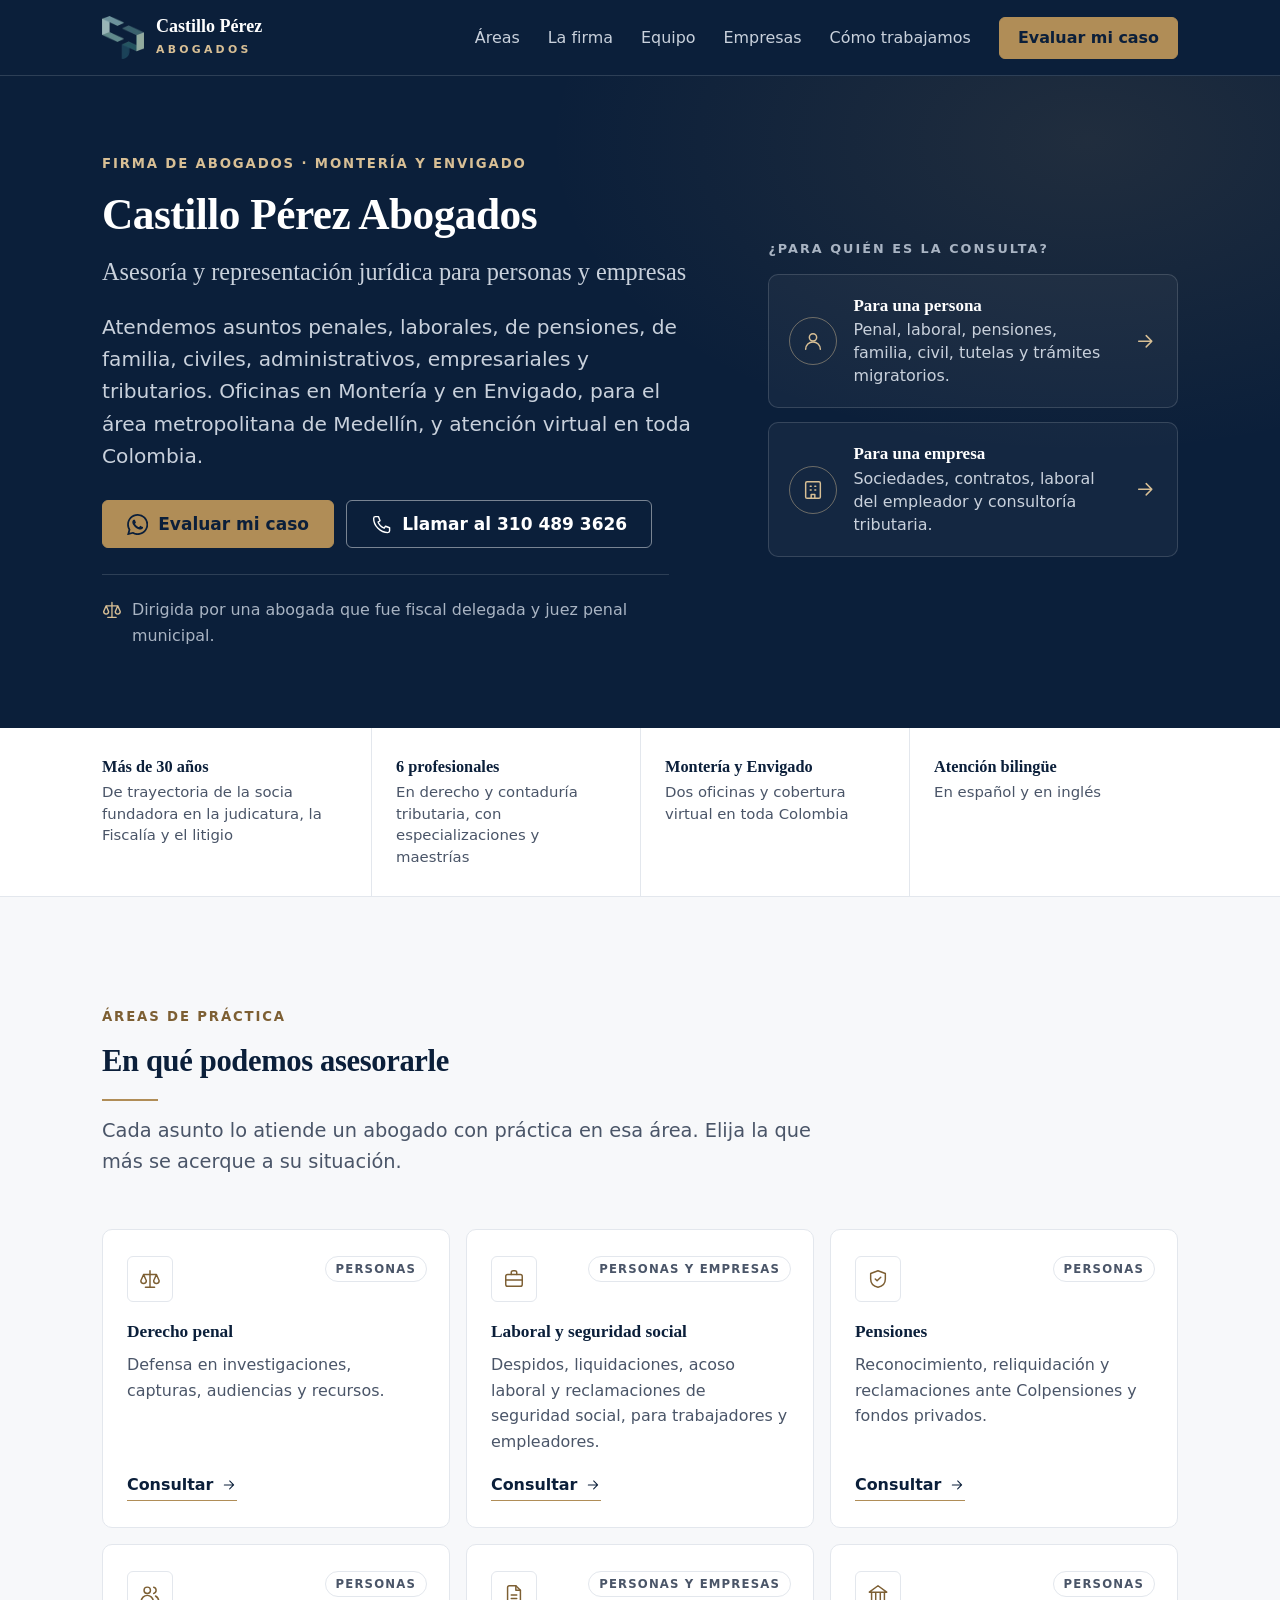
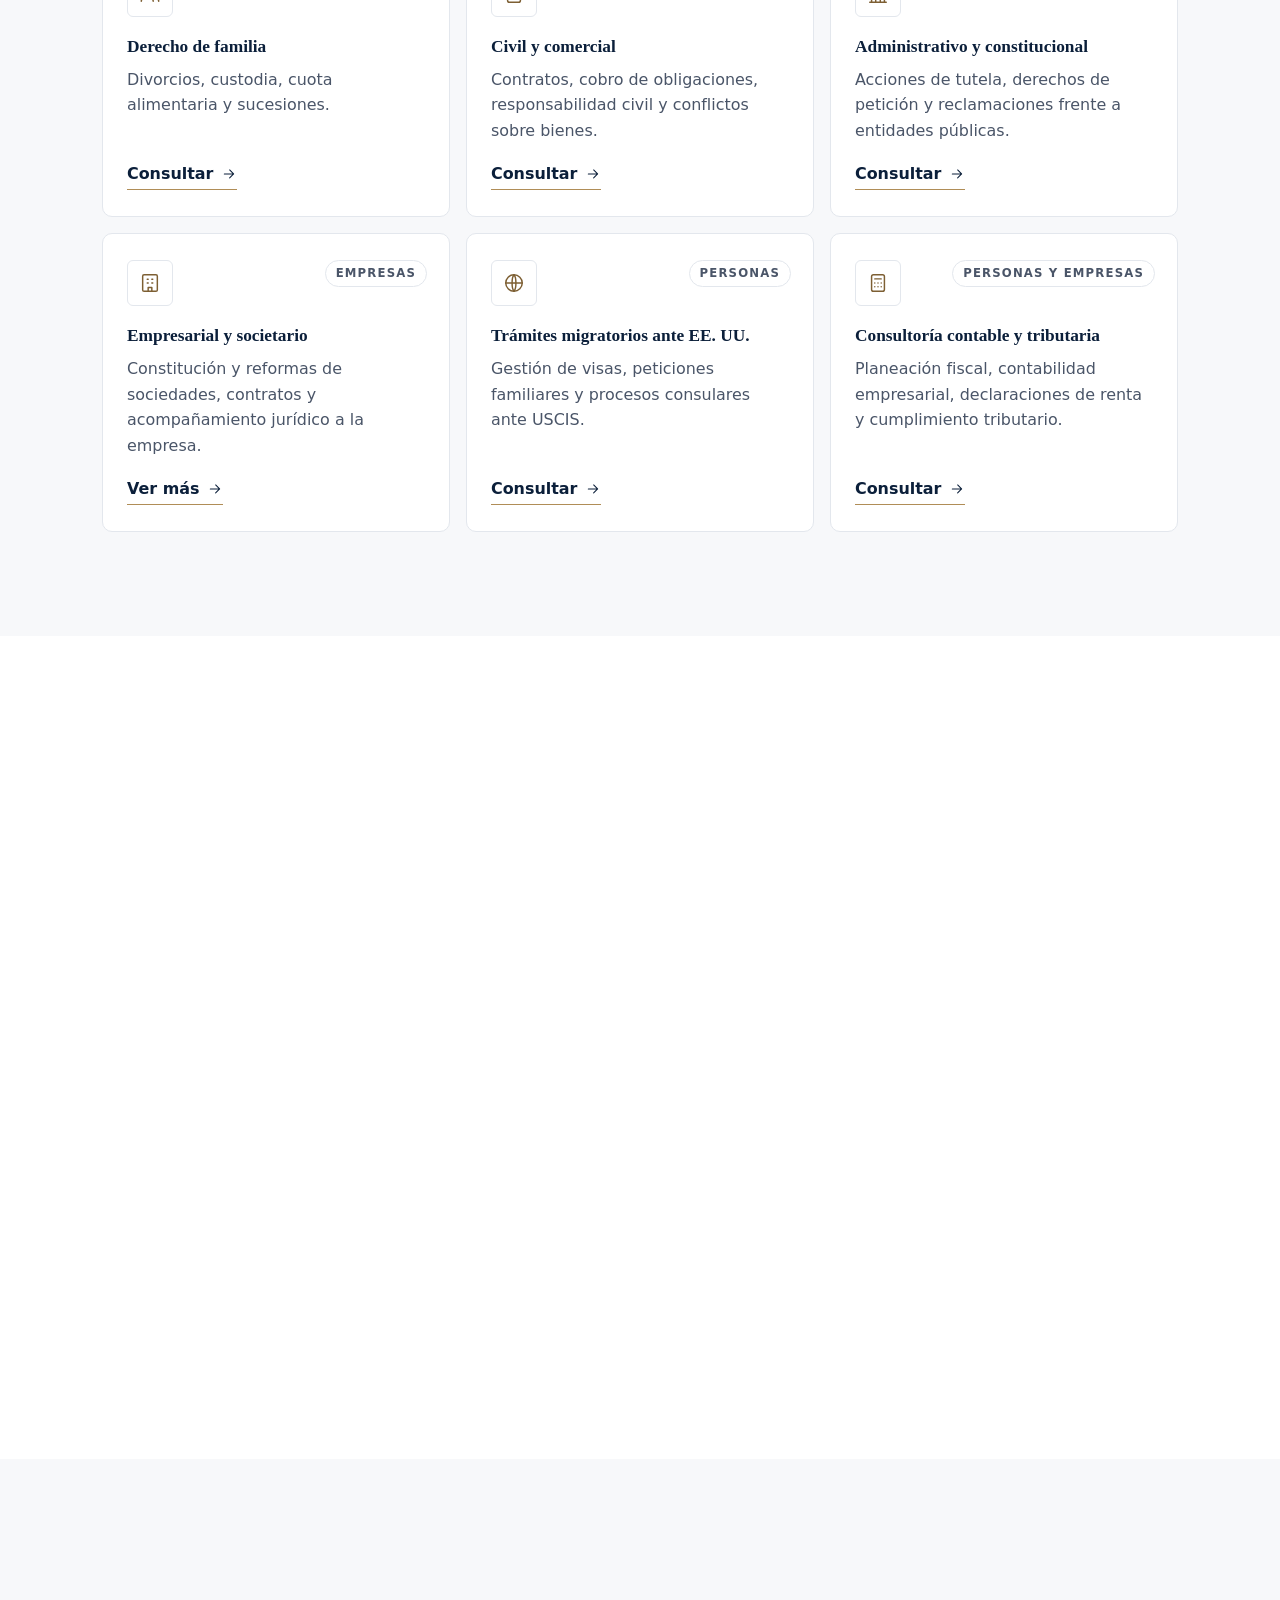
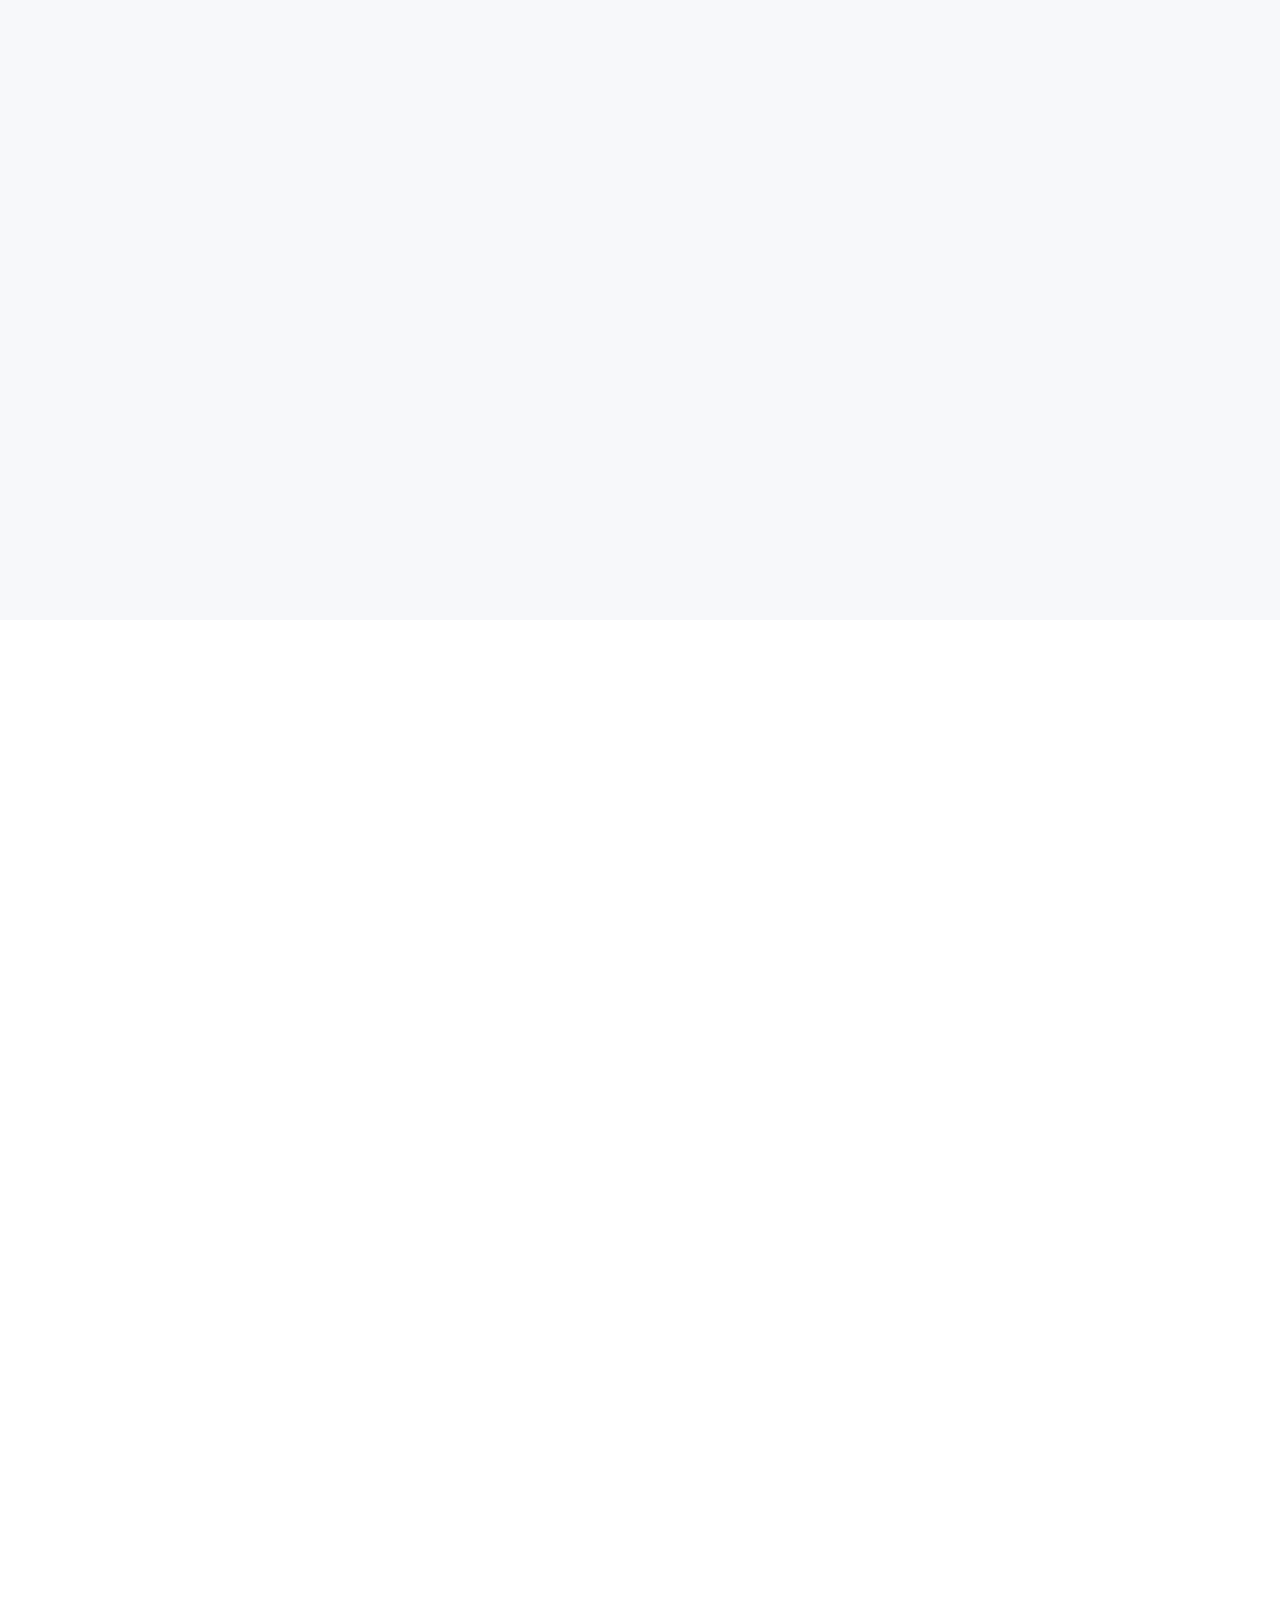
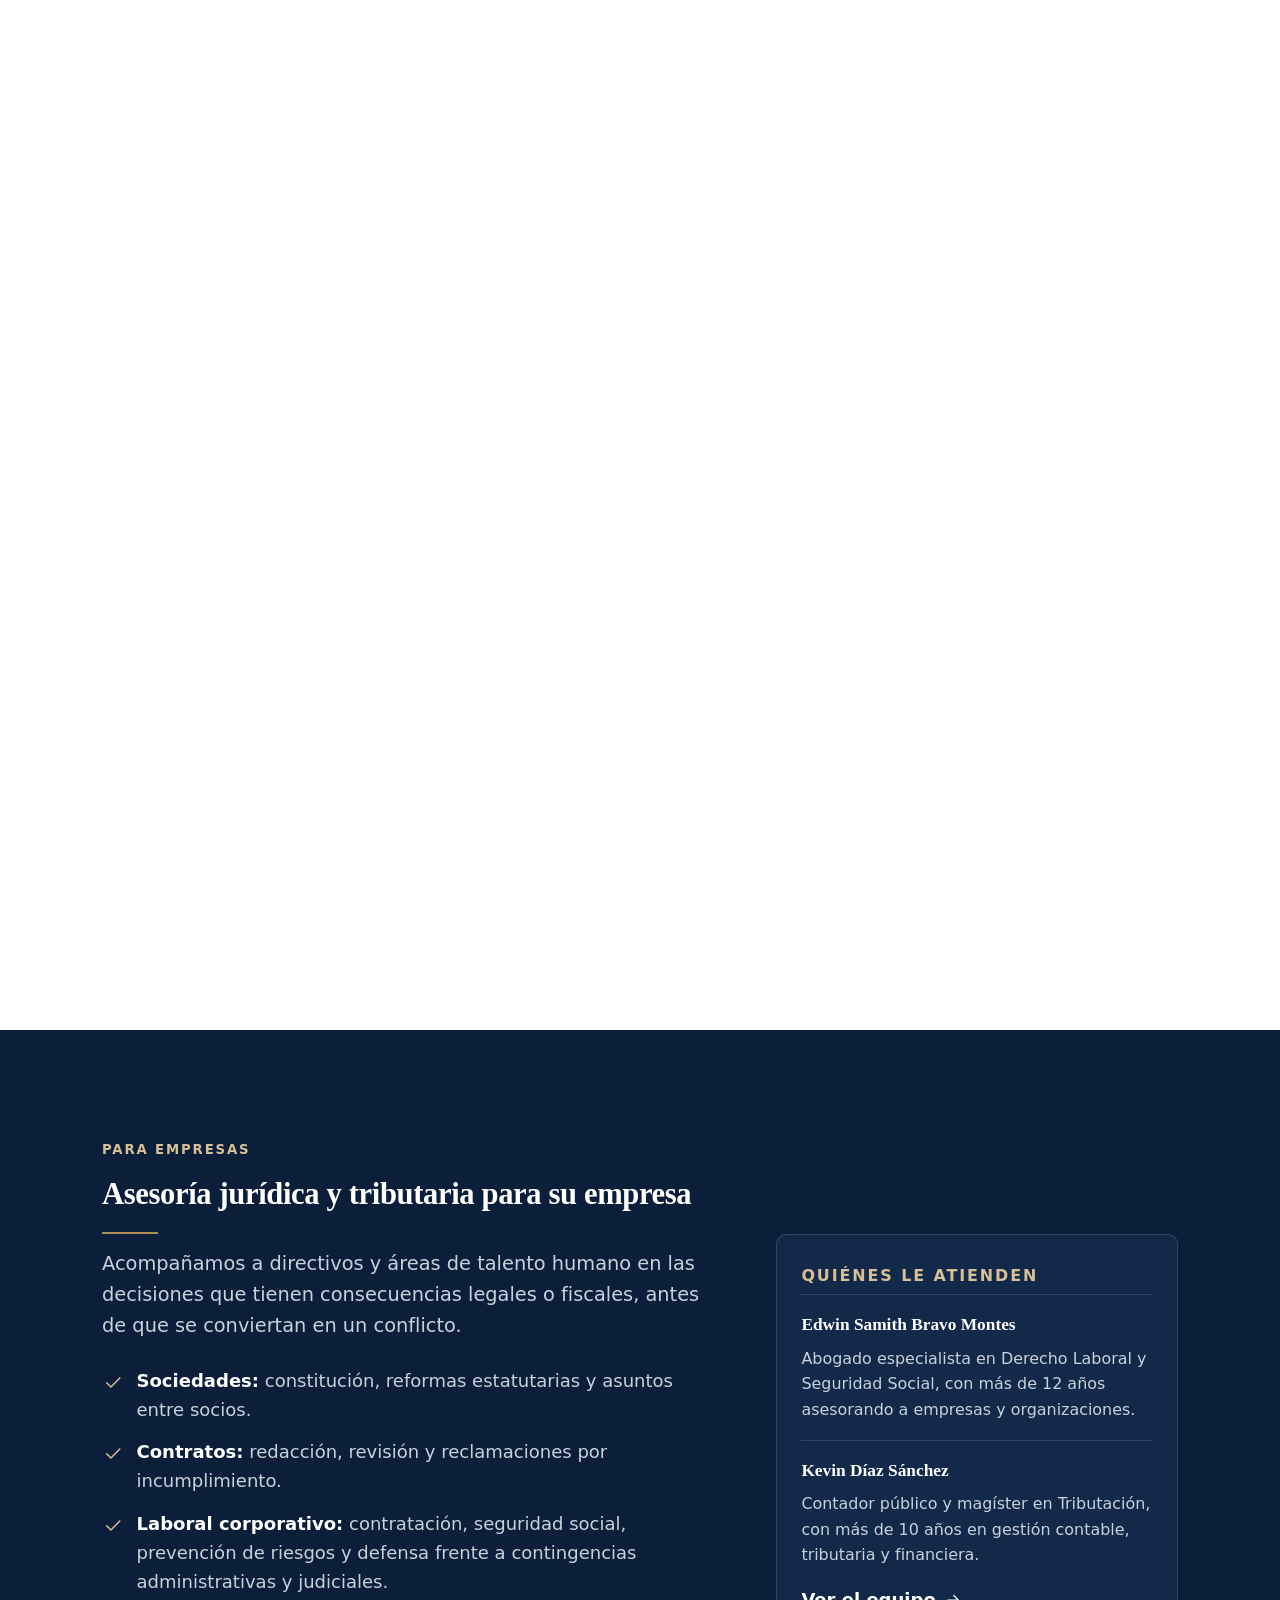
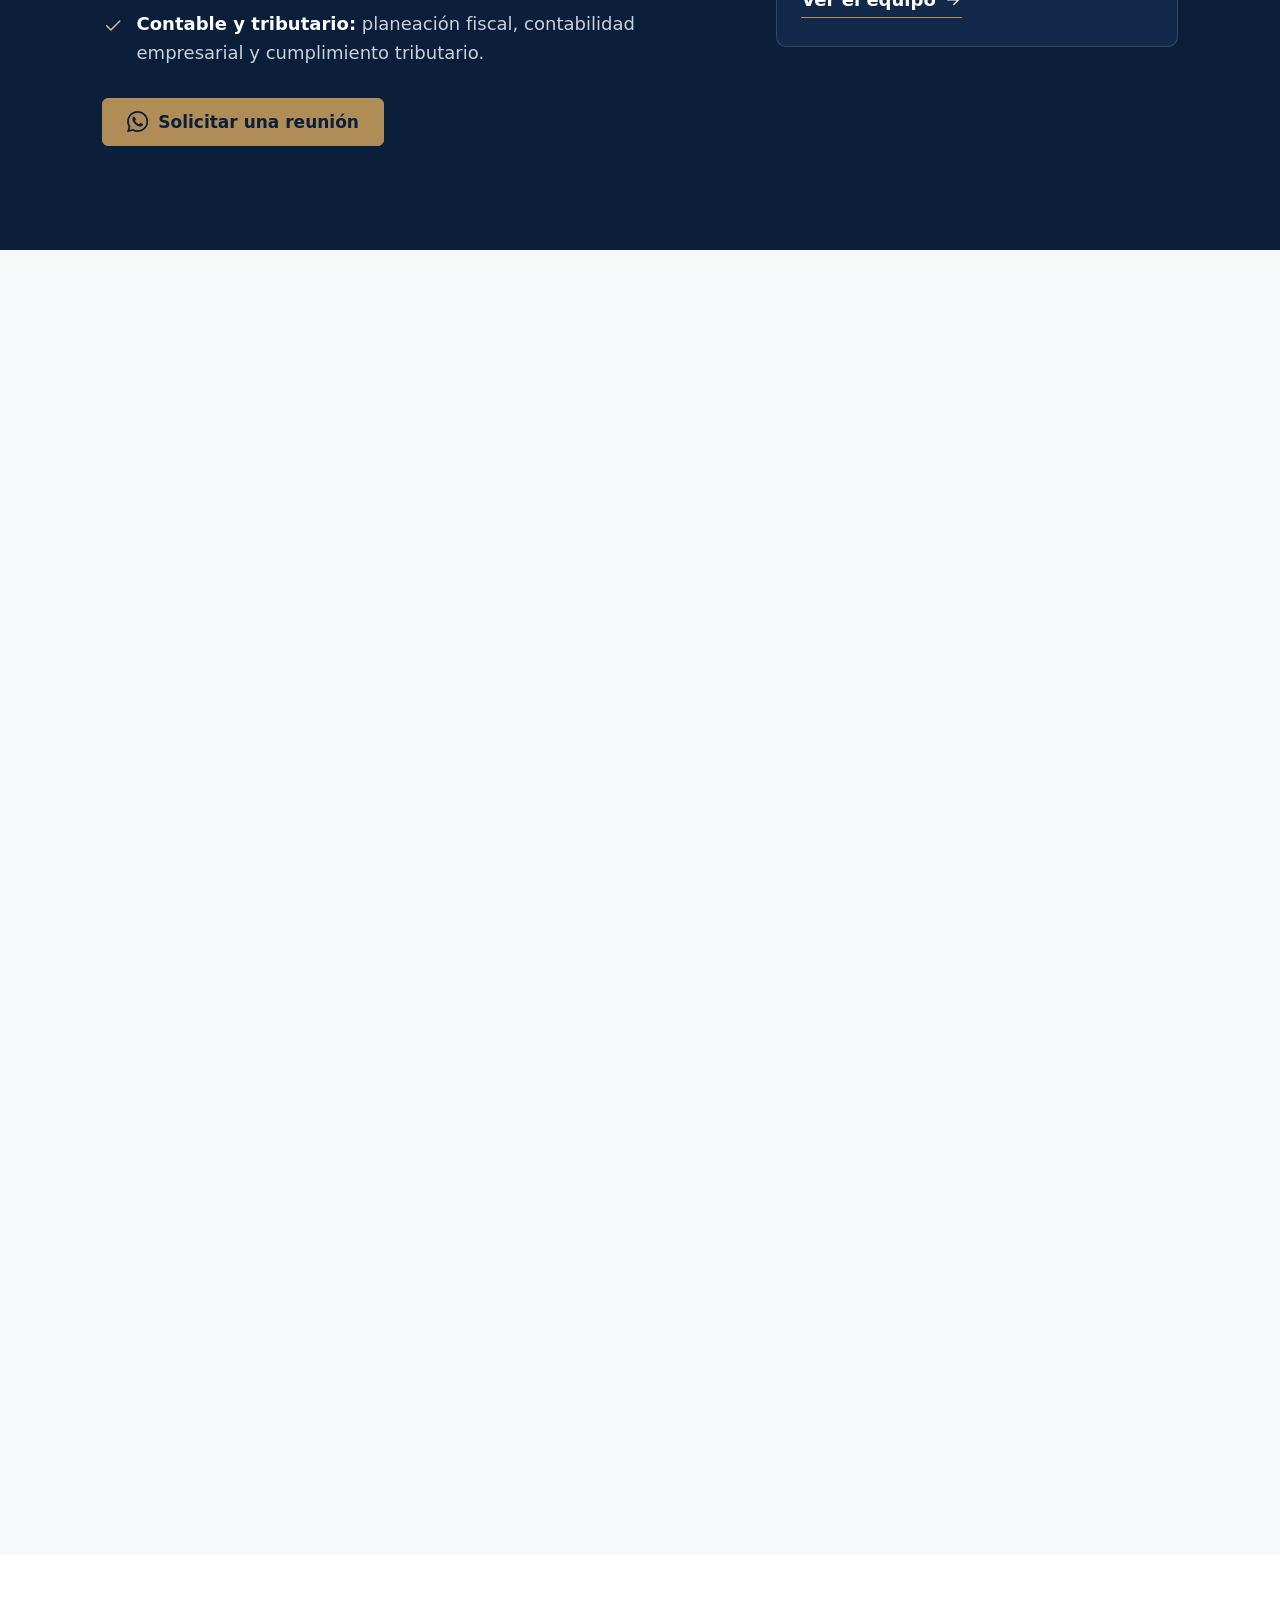
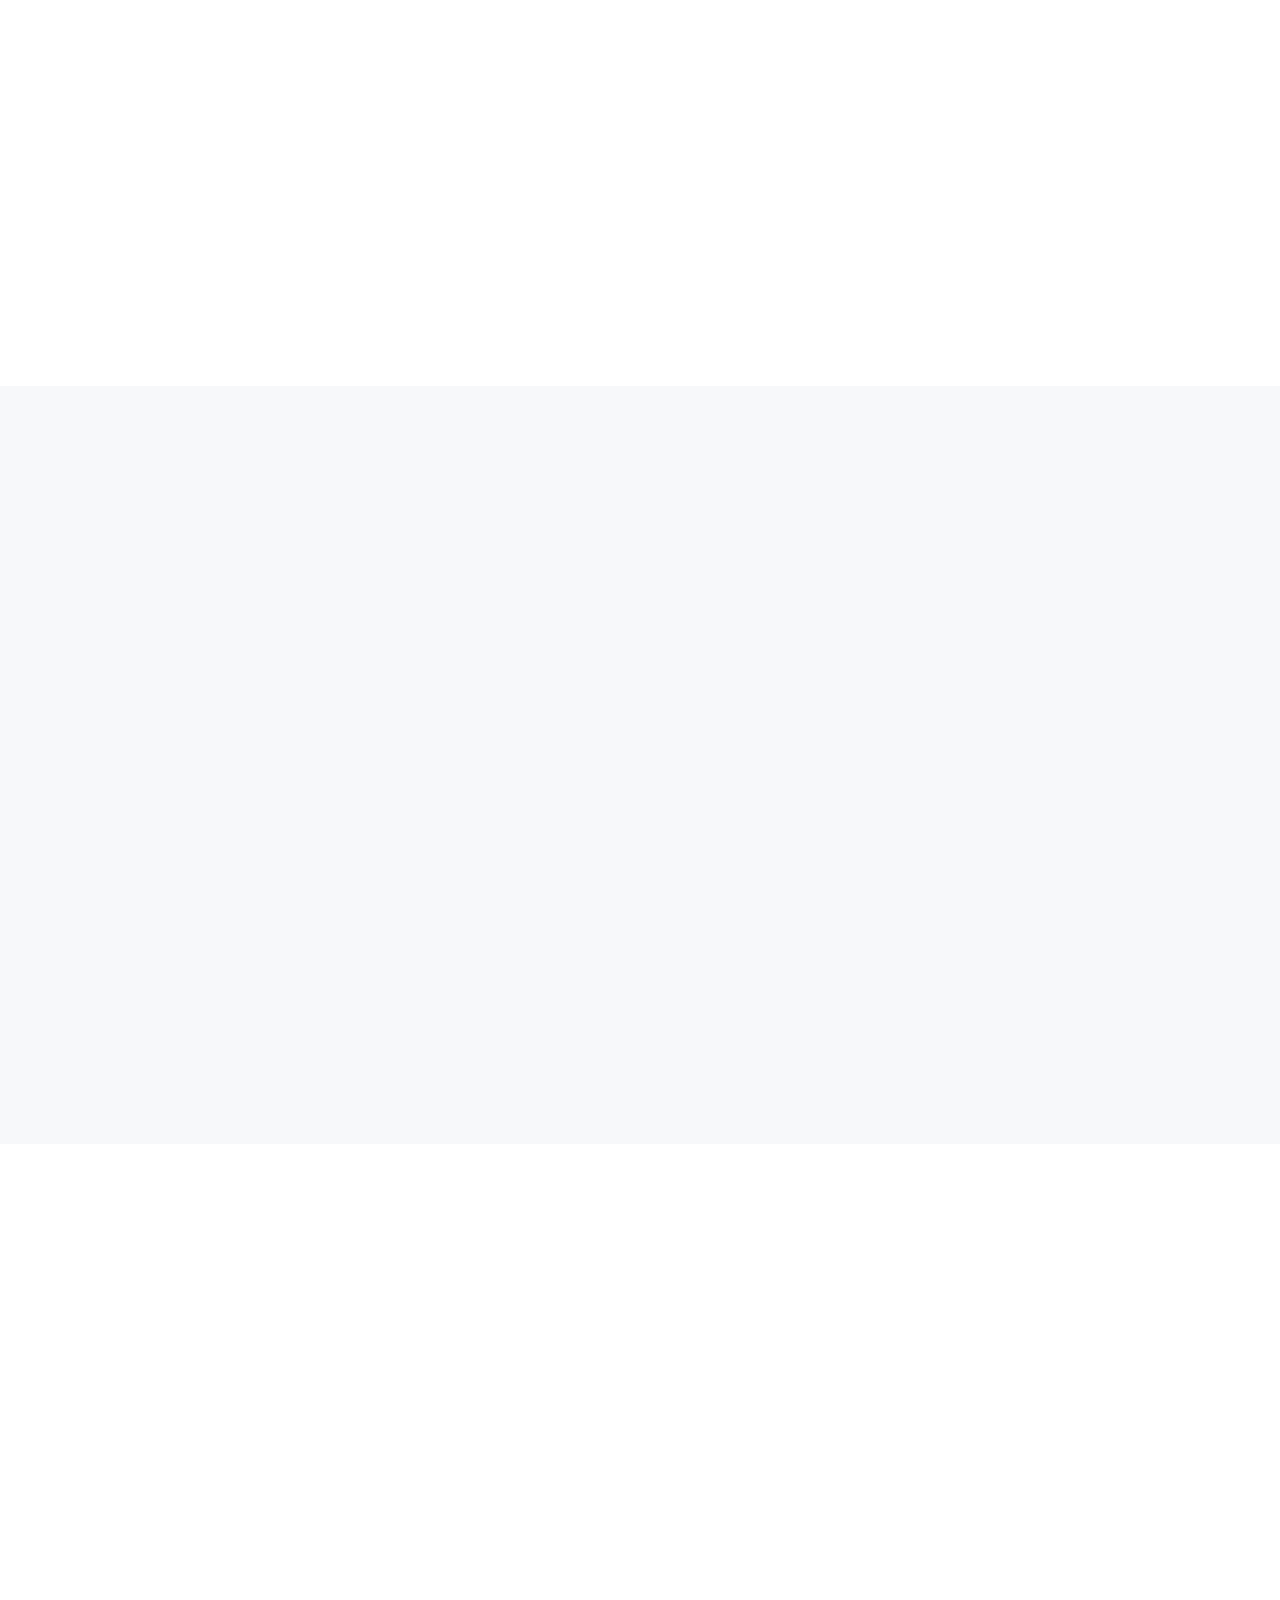
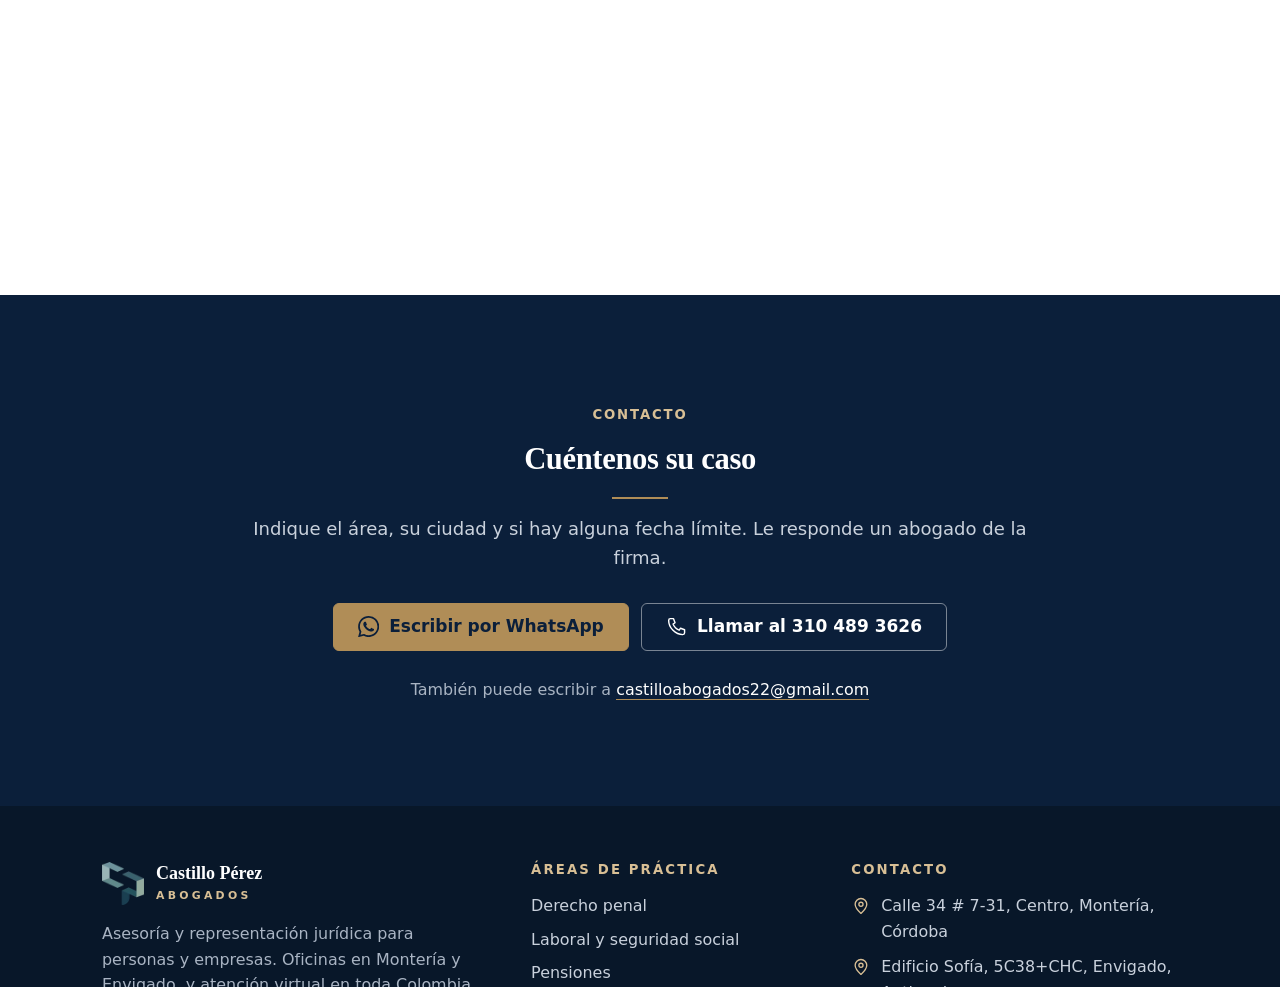
==== index.html @ e68789d7 "Fase 3A.6-3A.7: política de datos, aviso legal, 404, robots y sitemap - /politica-de-privacidad/: po" ====
<!DOCTYPE html>
<html lang="es-CO">
<head>
<meta charset="UTF-8">
<meta name="viewport" content="width=device-width, initial-scale=1">
<title>Castillo Pérez Abogados | Montería · Medellín · Envigado</title>
<meta name="description" content="Firma de abogados con sedes en Montería y Envigado (Medellín) y atención virtual en toda Colombia. Penal, laboral, pensiones, familia, civil, empresarial y tributario.">
<link rel="canonical" href="https://castilloperezabogados.com/">
<meta name="theme-color" content="#0B1F3A">

<meta property="og:site_name" content="Castillo Pérez Abogados">
<meta property="og:type" content="website">
<meta property="og:locale" content="es_CO">
<meta property="og:title" content="Castillo Pérez Abogados | Montería · Medellín · Envigado">
<meta property="og:description" content="Asesoría y representación jurídica para personas y empresas. Sedes en Montería y Envigado y atención virtual en toda Colombia.">
<meta property="og:url" content="https://castilloperezabogados.com/">
<meta property="og:image" content="https://castilloperezabogados.com/assets/img/og-castillo-perez.jpg">
<meta property="og:image:width" content="1200">
<meta property="og:image:height" content="630">
<meta name="twitter:card" content="summary_large_image">

<link rel="icon" href="/favicon.ico" sizes="48x48">
<link rel="icon" href="/assets/img/favicon-48.png" sizes="48x48" type="image/png">
<link rel="apple-touch-icon" href="/assets/img/apple-touch-icon.png">

<link rel="preload" href="/assets/fonts/libre-baskerville-latin-700-normal.woff2" as="font" type="font/woff2" crossorigin>
<link rel="preload" href="/assets/fonts/source-sans-3-latin-wght-normal.woff2" as="font" type="font/woff2" crossorigin>
<link rel="stylesheet" href="/assets/css/base.css">
<link rel="stylesheet" href="/assets/css/layout.css">
<link rel="stylesheet" href="/assets/css/pages/home.css">

<script type="application/ld+json">
{
  "@context": "https://schema.org",
  "@graph": [
    {
      "@type": "WebSite",
      "@id": "https://castilloperezabogados.com/#website",
      "url": "https://castilloperezabogados.com/",
      "name": "Castillo Pérez Abogados",
      "alternateName": [
        "Castillo Pérez Asesorías y Consultorías",
        "Castillo Pérez Abogados Asesorías y Consultorías"
      ],
      "inLanguage": "es-CO",
      "publisher": {
        "@id": "https://castilloperezabogados.com/#firma"
      }
    },
    {
      "@type": "LegalService",
      "@id": "https://castilloperezabogados.com/#firma",
      "name": "Castillo Pérez Abogados",
      "alternateName": [
        "Castillo Pérez Asesorías y Consultorías",
        "Castillo Pérez Abogados Asesorías y Consultorías"
      ],
      "legalName": "Castillo Pérez Asesorías y Consultorías S.A.S.",
      "taxID": "901.621.987-7",
      "url": "https://castilloperezabogados.com/",
      "logo": "https://castilloperezabogados.com/assets/img/icon-512.png",
      "image": "https://castilloperezabogados.com/assets/img/og-castillo-perez.jpg",
      "telephone": "+573104893626",
      "email": "castilloabogados22@gmail.com",
      "address": {
        "@type": "PostalAddress",
        "streetAddress": "Calle 34 # 7-31, Centro",
        "addressLocality": "Montería",
        "addressRegion": "Córdoba",
        "addressCountry": "CO"
      },
      "areaServed": {
        "@type": "Country",
        "name": "Colombia"
      },
      "knowsAbout": [
        "Derecho penal",
        "Derecho laboral y seguridad social",
        "Pensiones",
        "Derecho de familia",
        "Derecho civil y comercial",
        "Derecho administrativo y constitucional",
        "Derecho empresarial y societario",
        "Gestión de trámites migratorios ante Estados Unidos",
        "Consultoría contable y tributaria"
      ],
      "openingHoursSpecification": [
        {
          "@type": "OpeningHoursSpecification",
          "dayOfWeek": [
            "Monday",
            "Tuesday",
            "Wednesday",
            "Thursday",
            "Friday"
          ],
          "opens": "08:00",
          "closes": "12:00"
        },
        {
          "@type": "OpeningHoursSpecification",
          "dayOfWeek": [
            "Monday",
            "Tuesday",
            "Wednesday",
            "Thursday",
            "Friday"
          ],
          "opens": "14:00",
          "closes": "18:00"
        }
      ],
      "sameAs": [
        "https://www.instagram.com/abogadoscastilloperez/"
      ],
      "knowsLanguage": [
        "es",
        "en"
      ],
      "subOrganization": {
        "@id": "https://castilloperezabogados.com/#sede-envigado"
      }
    },
    {
      "@type": "LegalService",
      "@id": "https://castilloperezabogados.com/#sede-envigado",
      "name": "Castillo Pérez Abogados — Envigado",
      "parentOrganization": {
        "@id": "https://castilloperezabogados.com/#firma"
      },
      "url": "https://castilloperezabogados.com/#sedes",
      "image": "https://castilloperezabogados.com/assets/img/og-castillo-perez.jpg",
      "telephone": "+573104893626",
      "address": {
        "@type": "PostalAddress",
        "streetAddress": "Edificio Sofía (5C38+CHC)",
        "addressLocality": "Envigado",
        "addressRegion": "Antioquia",
        "addressCountry": "CO"
      },
      "openingHoursSpecification": [
        {
          "@type": "OpeningHoursSpecification",
          "dayOfWeek": [
            "Monday",
            "Tuesday",
            "Wednesday",
            "Thursday",
            "Friday"
          ],
          "opens": "08:00",
          "closes": "12:00"
        },
        {
          "@type": "OpeningHoursSpecification",
          "dayOfWeek": [
            "Monday",
            "Tuesday",
            "Wednesday",
            "Thursday",
            "Friday"
          ],
          "opens": "14:00",
          "closes": "18:00"
        }
      ]
    },
    {
      "@type": "FAQPage",
      "@id": "https://castilloperezabogados.com/#preguntas",
      "mainEntity": [
        {
          "@type": "Question",
          "name": "¿La primera consulta tiene costo?",
          "acceptedAnswer": {
            "@type": "Answer",
            "text": "El proceso tiene dos momentos. Primero, un filtro inicial de viabilidad, sin costo: una revisión preliminar breve para confirmar que su asunto corresponde a nuestras áreas de práctica y que no existe conflicto de intereses. Después, la consulta jurídica especializada, que es remunerada: su valor y su alcance se le informan en privado antes de agendarla. Si contrata la representación o la asesoría integral, el valor de la consulta se abona en su totalidad a los honorarios pactados."
          }
        },
        {
          "@type": "Question",
          "name": "¿Dónde atienden?",
          "acceptedAnswer": {
            "@type": "Answer",
            "text": "En las oficinas de Montería (Calle 34 # 7-31, Centro) y de Envigado (Edificio Sofía), con cita previa, de lunes a viernes de 8:00 a. m. a 12:00 m. y de 2:00 a 6:00 p. m. También de forma virtual, por videollamada o llamada, en toda Colombia y para colombianos en el exterior."
          }
        },
        {
          "@type": "Question",
          "name": "¿Cómo se definen los honorarios?",
          "acceptedAnswer": {
            "@type": "Answer",
            "text": "Los honorarios se acuerdan por escrito antes de iniciar cualquier gestión y dependen del tipo de asunto y de su complejidad."
          }
        },
        {
          "@type": "Question",
          "name": "¿Pueden garantizarme el resultado del proceso?",
          "acceptedAnswer": {
            "@type": "Answer",
            "text": "No. Ningún abogado puede garantizar el resultado de un proceso. La firma se compromete a actuar con diligencia, a explicarle las opciones y los riesgos, y a mantenerle informado."
          }
        },
        {
          "@type": "Question",
          "name": "¿Qué debo tener a mano para la consulta?",
          "acceptedAnswer": {
            "@type": "Answer",
            "text": "Los documentos del caso, las fechas clave y cualquier notificación, citación o comunicación que haya recibido."
          }
        },
        {
          "@type": "Question",
          "name": "¿Atienden a empresas?",
          "acceptedAnswer": {
            "@type": "Answer",
            "text": "Sí. La firma asesora a empresas en asuntos societarios, contractuales, laborales, contables y tributarios."
          }
        }
      ]
    }
  ]
}
</script>
</head>
<body>
<a class="saltar" href="#contenido">Saltar al contenido</a>

<!-- Iconos reutilizables -->
<svg xmlns="http://www.w3.org/2000/svg" width="0" height="0" style="position:absolute" aria-hidden="true">
  <symbol id="i-wa" viewBox="0 0 24 24"><path d="M17.472 14.382c-.297-.149-1.758-.867-2.03-.967-.273-.099-.471-.148-.67.15-.197.297-.767.966-.94 1.164-.173.199-.347.223-.644.075-.297-.15-1.255-.463-2.39-1.475-.883-.788-1.48-1.761-1.653-2.059-.173-.297-.018-.458.13-.606.134-.133.298-.347.446-.52.149-.174.198-.298.298-.497.099-.198.05-.371-.025-.52-.075-.149-.669-1.612-.916-2.207-.242-.579-.487-.5-.669-.51-.173-.008-.371-.01-.57-.01-.198 0-.52.074-.792.372-.272.297-1.04 1.016-1.04 2.479 0 1.462 1.065 2.875 1.213 3.074.149.198 2.096 3.2 5.077 4.487.709.306 1.262.489 1.694.625.712.227 1.36.195 1.871.118.571-.085 1.758-.719 2.006-1.413.248-.694.248-1.289.173-1.413-.074-.124-.272-.198-.57-.347m-5.421 7.403h-.004a9.87 9.87 0 01-5.031-1.378l-.361-.214-3.741.982.998-3.648-.235-.374a9.86 9.86 0 01-1.51-5.26c.001-5.45 4.436-9.884 9.888-9.884 2.64 0 5.122 1.03 6.988 2.898a9.825 9.825 0 012.893 6.994c-.003 5.45-4.437 9.884-9.885 9.884m8.413-18.297A11.815 11.815 0 0012.05 0C5.495 0 .16 5.335.157 11.892c0 2.096.547 4.142 1.588 5.945L.057 24l6.305-1.654a11.882 11.882 0 005.683 1.448h.005c6.554 0 11.89-5.335 11.893-11.893a11.821 11.821 0 00-3.48-8.413z"/></symbol>
  <symbol id="i-telefono" viewBox="0 0 24 24"><path d="M5 3h3.5l1.7 4.6-2.2 1.5a12 12 0 0 0 6.9 6.9l1.5-2.2L21 15.5V19a2 2 0 0 1-2 2C10.7 21 3 13.3 3 5a2 2 0 0 1 2-2z"/></symbol>
  <symbol id="i-correo" viewBox="0 0 24 24"><rect x="3" y="5" width="18" height="14" rx="2"/><path d="M3 7l9 6 9-6"/></symbol>
  <symbol id="i-lugar" viewBox="0 0 24 24"><path d="M12 21s7-6.2 7-11a7 7 0 1 0-14 0c0 4.8 7 11 7 11z"/><circle cx="12" cy="10" r="2.5"/></symbol>
  <symbol id="i-video" viewBox="0 0 24 24"><rect x="3" y="6" width="13" height="12" rx="2"/><path d="M16 10l5-3v10l-5-3"/></symbol>
  <symbol id="i-check" viewBox="0 0 24 24"><path d="M5 12.5l4.5 4.5L19 7.5"/></symbol>
  <symbol id="i-flecha" viewBox="0 0 24 24"><path d="M5 12h14M13 6l6 6-6 6"/></symbol>
  <symbol id="i-abajo" viewBox="0 0 24 24"><path d="M6 9l6 6 6-6"/></symbol>
  <symbol id="i-estrella" viewBox="0 0 24 24"><path d="M12 3.5l2.6 5.4 5.9.8-4.3 4.1 1 5.8L12 16.9l-5.2 2.7 1-5.8L3.5 9.7l5.9-.8L12 3.5z"/></symbol>
  <symbol id="i-persona" viewBox="0 0 24 24"><circle cx="12" cy="8" r="4"/><path d="M4 21a8 8 0 0 1 16 0"/></symbol>
  <symbol id="i-empresa" viewBox="0 0 24 24"><rect x="4" y="3" width="16" height="18" rx="1.5"/><path d="M9 8h1M14 8h1M9 12h1M14 12h1M10 21v-4h4v4"/></symbol>
  <symbol id="i-balanza" viewBox="0 0 24 24"><path d="M12 3v18M7 21h10M5 7h14M5 7l-3 7a3 3 0 0 0 6 0L5 7zM19 7l-3 7a3 3 0 0 0 6 0l-3-7z"/></symbol>
  <symbol id="i-maletin" viewBox="0 0 24 24"><rect x="3" y="7" width="18" height="13" rx="2"/><path d="M9 7V5a2 2 0 0 1 2-2h2a2 2 0 0 1 2 2v2M3 13h18"/></symbol>
  <symbol id="i-escudo" viewBox="0 0 24 24"><path d="M12 3l8 3v6c0 4.5-3.2 8-8 9-4.8-1-8-4.5-8-9V6l8-3z"/><path d="M9 12l2 2 4-4"/></symbol>
  <symbol id="i-familia" viewBox="0 0 24 24"><circle cx="9" cy="8" r="3.5"/><path d="M2.5 20a6.5 6.5 0 0 1 13 0M16 4.6a3.5 3.5 0 0 1 0 6.8M18 14.2a6.5 6.5 0 0 1 3.5 5.8"/></symbol>
  <symbol id="i-documento" viewBox="0 0 24 24"><path d="M14 3H7a2 2 0 0 0-2 2v14a2 2 0 0 0 2 2h10a2 2 0 0 0 2-2V8l-5-5z"/><path d="M14 3v5h5M9 13h6M9 17h6"/></symbol>
  <symbol id="i-estado" viewBox="0 0 24 24"><path d="M3 21h18M5 21V10M9.5 21V10M14.5 21V10M19 21V10M2.5 10h19L12 3 2.5 10z"/></symbol>
  <symbol id="i-calculo" viewBox="0 0 24 24"><rect x="5" y="3" width="14" height="18" rx="2"/><path d="M8.5 7.5h7M8.5 12h.01M12 12h.01M15.5 12h.01M8.5 16h.01M12 16h.01M15.5 16h.01"/></symbol>
  <symbol id="i-reloj" viewBox="0 0 24 24"><circle cx="12" cy="12" r="9"/><path d="M12 7v5l3 2"/></symbol>
  <symbol id="i-instagram" viewBox="0 0 24 24"><rect x="3.5" y="3.5" width="17" height="17" rx="5"/><circle cx="12" cy="12" r="4"/><path d="M17.2 6.8h.01"/></symbol>
  <symbol id="i-mundo" viewBox="0 0 24 24"><circle cx="12" cy="12" r="9"/><path d="M3 12h18M12 3c2.8 3 2.8 15 0 18M12 3c-2.8 3-2.8 15 0 18"/></symbol>
</svg>

<!-- ENCABEZADO -->
<header id="navbar">
  <div class="contenedor nav-interior">
    <a class="marca" href="/" aria-label="Castillo Pérez Abogados, inicio">
      <img src="/assets/img/logo-castillo-perez.webp" width="93" height="96" alt="">
      <span>
        <span class="marca-nombre">Castillo Pérez</span>
        <span class="marca-sub">Abogados</span>
      </span>
    </a>
    <nav aria-label="Principal">
      <ul class="nav-links" id="navLinks">
        <li><a href="#servicios">Áreas</a></li>
        <li><a href="#sobre">La firma</a></li>
        <li><a href="#equipo">Equipo</a></li>
        <li><a href="#empresas">Empresas</a></li>
        <li><a href="#proceso">Cómo trabajamos</a></li>
        <li><a class="btn btn--bronce" href="https://wa.me/573104893626?text=Hola%2C%20quiero%20solicitar%20la%20evaluaci%C3%B3n%20de%20mi%20caso.%20Escribo%20desde%20la%20p%C3%A1gina%20de%20inicio." target="_blank" rel="noopener" data-cta="encabezado">Evaluar mi caso</a></li>
      </ul>
    </nav>
    <button class="nav-hamburger" type="button" aria-label="Abrir menú" aria-expanded="false" aria-controls="navLinks"><span></span><span></span><span></span></button>
  </div>
</header>

<main id="contenido">

<!-- 1. HERO -->
<section class="hero" id="inicio">
  <div class="contenedor hero-rejilla">
    <div>
      <span class="sobretitulo">Firma de abogados · Montería y Envigado</span>
      <h1>Castillo Pérez Abogados <span>Asesoría y representación jurídica para personas y empresas</span></h1>
      <p class="hero-texto">Atendemos asuntos penales, laborales, de pensiones, de familia, civiles, administrativos, empresariales y tributarios. Oficinas en Montería y en Envigado, para el área metropolitana de Medellín, y atención virtual en toda Colombia.</p>
      <div class="hero-acciones">
        <a class="btn btn--bronce" href="https://wa.me/573104893626?text=Hola%2C%20quiero%20solicitar%20la%20evaluaci%C3%B3n%20de%20mi%20caso.%20Escribo%20desde%20la%20p%C3%A1gina%20de%20inicio." target="_blank" rel="noopener" data-cta="hero">
          <svg class="ico ico--relleno" aria-hidden="true"><use href="#i-wa"/></svg>Evaluar mi caso
        </a>
        <a class="btn btn--linea-clara" href="tel:+573104893626" data-cta="hero">
          <svg class="ico" aria-hidden="true"><use href="#i-telefono"/></svg>Llamar al 310 489 3626
        </a>
      </div>
      <p class="hero-nota">
        <svg class="ico" aria-hidden="true"><use href="#i-balanza"/></svg>
        <span>Dirigida por una abogada que fue fiscal delegada y juez penal municipal.</span>
      </p>
    </div>
    <div class="rutas">
      <p class="rutas-titulo">¿Para quién es la consulta?</p>
      <a class="ruta" href="#servicios">
        <span class="ruta-ico"><svg class="ico" aria-hidden="true"><use href="#i-persona"/></svg></span>
        <span><strong>Para una persona</strong><span>Penal, laboral, pensiones, familia, civil, tutelas y trámites migratorios.</span></span>
        <svg class="ico" aria-hidden="true"><use href="#i-flecha"/></svg>
      </a>
      <a class="ruta" href="#empresas">
        <span class="ruta-ico"><svg class="ico" aria-hidden="true"><use href="#i-empresa"/></svg></span>
        <span><strong>Para una empresa</strong><span>Sociedades, contratos, laboral del empleador y consultoría tributaria.</span></span>
        <svg class="ico" aria-hidden="true"><use href="#i-flecha"/></svg>
      </a>
    </div>
  </div>
</section>

<!-- 2. FRANJA DE HECHOS -->
<div class="hechos">
  <div class="contenedor">
    <ul class="hechos-lista">
      <li><strong>Más de 30 años</strong><span>De trayectoria de la socia fundadora en la judicatura, la Fiscalía y el litigio</span></li>
      <li><strong>6 profesionales</strong><span>En derecho y contaduría tributaria, con especializaciones y maestrías</span></li>
      <li><strong>Montería y Envigado</strong><span>Dos oficinas y cobertura virtual en toda Colombia</span></li>
      <li><strong>Atención bilingüe</strong><span>En español y en inglés</span></li>
    </ul>
  </div>
</div>

<!-- 3. ÁREAS DE PRÁCTICA -->
<section class="seccion seccion--piedra" id="servicios">
  <div class="contenedor">
    <div class="encabezado-seccion">
      <span class="sobretitulo">Áreas de práctica</span>
      <h2>En qué podemos asesorarle</h2>
      <p class="entradilla">Cada asunto lo atiende un abogado con práctica en esa área. Elija la que más se acerque a su situación.</p>
    </div>
    <div class="areas">
      <article class="area">
        <span class="area-ico"><svg class="ico" aria-hidden="true"><use href="#i-balanza"/></svg></span>
        <h3>Derecho penal</h3>
        <p>Defensa en investigaciones, capturas, audiencias y recursos.</p>
        <div class="area-pie">
          <a class="enlace" href="https://wa.me/573104893626?text=Hola%2C%20necesito%20asesor%C3%ADa%20en%20un%20asunto%20penal.%20Escribo%20desde%20la%20p%C3%A1gina%20de%20inicio." target="_blank" rel="noopener" data-cta="area" data-area="penal">Consultar<svg class="ico" aria-hidden="true"><use href="#i-flecha"/></svg></a>
          <span class="etiqueta">Personas</span>
        </div>
      </article>
      <article class="area">
        <span class="area-ico"><svg class="ico" aria-hidden="true"><use href="#i-maletin"/></svg></span>
        <h3>Laboral y seguridad social</h3>
        <p>Despidos, liquidaciones, acoso laboral y reclamaciones de seguridad social, para trabajadores y empleadores.</p>
        <div class="area-pie">
          <a class="enlace" href="https://wa.me/573104893626?text=Hola%2C%20necesito%20asesor%C3%ADa%20en%20un%20asunto%20laboral.%20Escribo%20desde%20la%20p%C3%A1gina%20de%20inicio." target="_blank" rel="noopener" data-cta="area" data-area="laboral">Consultar<svg class="ico" aria-hidden="true"><use href="#i-flecha"/></svg></a>
          <span class="etiqueta">Personas y empresas</span>
        </div>
      </article>
      <article class="area">
        <span class="area-ico"><svg class="ico" aria-hidden="true"><use href="#i-escudo"/></svg></span>
        <h3>Pensiones</h3>
        <p>Reconocimiento, reliquidación y reclamaciones ante Colpensiones y fondos privados.</p>
        <div class="area-pie">
          <a class="enlace" href="https://wa.me/573104893626?text=Hola%2C%20necesito%20asesor%C3%ADa%20sobre%20mi%20pensi%C3%B3n.%20Escribo%20desde%20la%20p%C3%A1gina%20de%20inicio." target="_blank" rel="noopener" data-cta="area" data-area="pensiones">Consultar<svg class="ico" aria-hidden="true"><use href="#i-flecha"/></svg></a>
          <span class="etiqueta">Personas</span>
        </div>
      </article>
      <article class="area">
        <span class="area-ico"><svg class="ico" aria-hidden="true"><use href="#i-familia"/></svg></span>
        <h3>Derecho de familia</h3>
        <p>Divorcios, custodia, cuota alimentaria y sucesiones.</p>
        <div class="area-pie">
          <a class="enlace" href="https://wa.me/573104893626?text=Hola%2C%20necesito%20asesor%C3%ADa%20en%20un%20asunto%20de%20familia.%20Escribo%20desde%20la%20p%C3%A1gina%20de%20inicio." target="_blank" rel="noopener" data-cta="area" data-area="familia">Consultar<svg class="ico" aria-hidden="true"><use href="#i-flecha"/></svg></a>
          <span class="etiqueta">Personas</span>
        </div>
      </article>
      <article class="area">
        <span class="area-ico"><svg class="ico" aria-hidden="true"><use href="#i-documento"/></svg></span>
        <h3>Civil y comercial</h3>
        <p>Contratos, cobro de obligaciones, responsabilidad civil y conflictos sobre bienes.</p>
        <div class="area-pie">
          <a class="enlace" href="https://wa.me/573104893626?text=Hola%2C%20necesito%20asesor%C3%ADa%20en%20un%20asunto%20civil%20o%20comercial.%20Escribo%20desde%20la%20p%C3%A1gina%20de%20inicio." target="_blank" rel="noopener" data-cta="area" data-area="civil_comercial">Consultar<svg class="ico" aria-hidden="true"><use href="#i-flecha"/></svg></a>
          <span class="etiqueta">Personas y empresas</span>
        </div>
      </article>
      <article class="area">
        <span class="area-ico"><svg class="ico" aria-hidden="true"><use href="#i-estado"/></svg></span>
        <h3>Administrativo y constitucional</h3>
        <p>Acciones de tutela, derechos de petición y reclamaciones frente a entidades públicas.</p>
        <div class="area-pie">
          <a class="enlace" href="https://wa.me/573104893626?text=Hola%2C%20necesito%20asesor%C3%ADa%20para%20una%20tutela%20o%20un%20asunto%20con%20una%20entidad%20p%C3%BAblica.%20Escribo%20desde%20la%20p%C3%A1gina%20de%20inicio." target="_blank" rel="noopener" data-cta="area" data-area="administrativo">Consultar<svg class="ico" aria-hidden="true"><use href="#i-flecha"/></svg></a>
          <span class="etiqueta">Personas</span>
        </div>
      </article>
      <article class="area">
        <span class="area-ico"><svg class="ico" aria-hidden="true"><use href="#i-empresa"/></svg></span>
        <h3>Empresarial y societario</h3>
        <p>Constitución y reformas de sociedades, contratos y acompañamiento jurídico a la empresa.</p>
        <div class="area-pie">
          <a class="enlace" href="#empresas" data-cta="area" data-area="empresarial">Ver más<svg class="ico" aria-hidden="true"><use href="#i-flecha"/></svg></a>
          <span class="etiqueta">Empresas</span>
        </div>
      </article>
      <article class="area" id="visas">
        <span class="area-ico"><svg class="ico" aria-hidden="true"><use href="#i-mundo"/></svg></span>
        <h3>Trámites migratorios ante EE.&nbsp;UU.</h3>
        <p>Gestión de visas, peticiones familiares y procesos consulares ante USCIS.</p>
        <div class="area-pie">
          <a class="enlace" href="https://wa.me/573104893626?text=Hola%2C%20necesito%20asesor%C3%ADa%20sobre%20un%20tr%C3%A1mite%20migratorio%20ante%20Estados%20Unidos.%20Escribo%20desde%20la%20p%C3%A1gina%20de%20inicio." target="_blank" rel="noopener" data-cta="area" data-area="migratorio">Consultar<svg class="ico" aria-hidden="true"><use href="#i-flecha"/></svg></a>
          <span class="etiqueta">Personas</span>
        </div>
      </article>
      <article class="area" id="tributario">
        <span class="area-ico"><svg class="ico" aria-hidden="true"><use href="#i-calculo"/></svg></span>
        <h3>Consultoría contable y tributaria</h3>
        <p>Planeación fiscal, contabilidad empresarial, declaraciones de renta y cumplimiento tributario.</p>
        <div class="area-pie">
          <a class="enlace" href="https://wa.me/573104893626?text=Hola%2C%20necesito%20asesor%C3%ADa%20contable%20o%20tributaria.%20Escribo%20desde%20la%20p%C3%A1gina%20de%20inicio." target="_blank" rel="noopener" data-cta="area" data-area="tributario">Consultar<svg class="ico" aria-hidden="true"><use href="#i-flecha"/></svg></a>
          <span class="etiqueta">Personas y empresas</span>
        </div>
      </article>
    </div>
  </div>
</section>

<!-- 4. ATENCIÓN URGENTE -->
<section class="seccion" id="urgente" aria-labelledby="urgente-titulo">
  <div class="contenedor">
    <div class="urgente">
      <div>
        <h2 id="urgente-titulo">Si su caso tiene una fecha encima</h2>
        <p>Una captura, una audiencia próxima o un término que está por vencer no admiten espera. Llame o escriba indicando la fecha límite y la ciudad, para que su mensaje se atienda primero.</p>
      </div>
      <div class="urgente-acciones">
        <a class="btn btn--bronce" href="tel:+573104893626" data-cta="urgente">
          <svg class="ico" aria-hidden="true"><use href="#i-telefono"/></svg>Llamar ahora
        </a>
        <a class="btn btn--linea-clara" href="https://wa.me/573104893626?text=Hola%2C%20tengo%20un%20caso%20urgente.%20La%20fecha%20l%C3%ADmite%20es%3A%20" target="_blank" rel="noopener" data-cta="urgente">
          <svg class="ico ico--relleno" aria-hidden="true"><use href="#i-wa"/></svg>Escribir por WhatsApp
        </a>
      </div>
    </div>
  </div>
</section>

<!-- 5. POR QUÉ ESTA FIRMA -->
<section class="seccion seccion--piedra" id="sobre">
  <div class="contenedor firma-rejilla">
    <div>
      <div class="encabezado-seccion">
        <span class="sobretitulo">La firma</span>
        <h2>Una firma que conoce el proceso desde adentro</h2>
        <p class="entradilla">Castillo Pérez Abogados asesora y representa a personas y empresas desde Montería y Envigado. Su socia fundadora ejerció como fiscal delegada y como juez penal municipal antes de dedicarse al litigio.</p>
      </div>
      <blockquote class="cita">
        <p>«Lealtad y responsabilidad».</p>
        <cite>Bleider Astrid Castillo Mercado, socia fundadora</cite>
      </blockquote>
    </div>
    <ol class="razones">
      <li>
        <span class="razon-num">01</span>
        <div><h3>Experiencia en fiscalía y judicatura</h3><p>La dirección de la firma ha trabajado del lado de quien investiga y de quien decide. Esa experiencia orienta la estrategia de cada caso penal.</p></div>
      </li>
      <li>
        <span class="razon-num">02</span>
        <div><h3>Un abogado responsable por área</h3><p>Su asunto lo lleva un profesional con práctica en esa materia, y usted sabe desde el inicio quién es.</p></div>
      </li>
      <li>
        <span class="razon-num">03</span>
        <div><h3>Honorarios por escrito</h3><p>El alcance del servicio y su valor se acuerdan por escrito antes de iniciar cualquier gestión.</p></div>
      </li>
      <li>
        <span class="razon-num">04</span>
        <div><h3>Atención presencial y virtual</h3><p>Puede reunirse con su abogado en las oficinas de Montería o Envigado, con cita previa, o por videollamada o llamada desde cualquier ciudad.</p></div>
      </li>
    </ol>
  </div>
</section>

<!-- 6. EQUIPO -->
<section class="seccion" id="equipo">
  <div class="contenedor">
    <div class="encabezado-seccion">
      <span class="sobretitulo">Equipo</span>
      <h2>El equipo de la firma</h2>
      <p class="entradilla">Seis profesionales en derecho y contaduría tributaria. Esta es la formación, la trayectoria y las áreas de cada uno.</p>
    </div>
    <div class="equipo">
      <article class="persona">
        <div class="persona-foto">
          <img src="/assets/img/equipo/bleider-castillo-640.webp" srcset="/assets/img/equipo/bleider-castillo-320.webp 320w, /assets/img/equipo/bleider-castillo-640.webp 640w" sizes="(min-width:960px) 350px, (min-width:600px) 46vw, 96px" width="640" height="800" alt="Bleider Astrid Castillo Mercado" loading="lazy" decoding="async">
        </div>
        <div class="persona-cuerpo">
          <h3>Dra. Bleider Astrid Castillo Mercado</h3>
          <p class="persona-cargo">Socia fundadora · Directora</p>
          <p class="persona-bio">Abogada de la Universidad Libre de Barranquilla. Especialista en Derecho Penal y Criminología (Universidad de Medellín) y en Derecho Constitucional. Ex fiscal delegada y ex juez penal municipal. Más de 30 años de experiencia en el ejercicio jurídico y la judicatura.</p>
          <ul class="persona-areas"><li>Penal</li><li>Constitucional</li><li>Civil</li><li>Familia</li><li>Derechos humanos</li></ul>
        </div>
      </article>
      <article class="persona">
        <div class="persona-foto"><div class="persona-iniciales" aria-hidden="true"><span>CP</span></div></div>
        <div class="persona-cuerpo">
          <h3>Dr. Carlos Alberto Pérez Escobar</h3>
          <p class="persona-cargo">Socio · Penal, penal internacional y constitucional</p>
          <p class="persona-bio">Abogado de la Universidad del Sinú. Especialista en Derecho Penal, Derecho Penal Internacional y Derecho Constitucional.</p>
          <ul class="persona-areas"><li>Penal</li><li>Penal internacional</li><li>Constitucional</li><li>Litigios</li></ul>
        </div>
      </article>
      <article class="persona">
        <div class="persona-foto">
          <img src="/assets/img/equipo/carlos-fernandez-320.webp" sizes="(min-width:960px) 350px, (min-width:600px) 46vw, 96px" width="320" height="400" alt="Carlos Alberto Fernández Castillo" loading="lazy" decoding="async">
        </div>
        <div class="persona-cuerpo">
          <h3>Dr. Carlos Alberto Fernández Castillo</h3>
          <p class="persona-cargo">Abogado · Litigio y trámites migratorios (EE.&nbsp;UU.)</p>
          <p class="persona-bio">Abogado de la Universidad del Sinú, con estudios de posgrado en Derechos Humanos. 10 años de experiencia en derecho penal, civil, laboral, administrativo y derechos humanos, y más de 3 años en gestión documental y trámites migratorios ante USCIS.</p>
          <ul class="persona-areas"><li>Litigio</li><li>Derechos humanos</li><li>Migratorio EE.&nbsp;UU.</li></ul>
        </div>
      </article>
      <article class="persona">
        <div class="persona-foto">
          <img src="/assets/img/equipo/alvaro-fernandez-640.webp" srcset="/assets/img/equipo/alvaro-fernandez-320.webp 320w, /assets/img/equipo/alvaro-fernandez-640.webp 640w" sizes="(min-width:960px) 350px, (min-width:600px) 46vw, 96px" width="640" height="800" alt="Álvaro Fernández" loading="lazy" decoding="async">
        </div>
        <div class="persona-cuerpo">
          <h3>Dr. Álvaro Fernández</h3>
          <p class="persona-cargo">Abogado · Laboral, seguridad social y trámites migratorios (EE.&nbsp;UU.)</p>
          <p class="persona-bio">Abogado de la Universidad del Sinú, especialista en Derecho Laboral y Seguridad Social. Bilingüe (español e inglés), con 9 años de experiencia en asesoría y litigio laboral, seguridad social, derecho civil y acompañamiento en procesos migratorios ante USCIS y trámites consulares.</p>
          <ul class="persona-areas"><li>Laboral</li><li>Seguridad social</li><li>Civil</li><li>Migratorio EE.&nbsp;UU.</li></ul>
        </div>
      </article>
      <article class="persona">
        <div class="persona-foto"><div class="persona-iniciales" aria-hidden="true"><span>EB</span></div></div>
        <div class="persona-cuerpo">
          <h3>Dr. Edwin Samith Bravo Montes</h3>
          <p class="persona-cargo">Abogado · Laboral, seguridad social y asesoría empresarial</p>
          <p class="persona-bio">Abogado especialista en Derecho Laboral y Seguridad Social. Más de 12 años asesorando a empresas y organizaciones en derecho laboral corporativo, seguridad social, contratación, prevención de riesgos jurídicos y cumplimiento normativo.</p>
          <ul class="persona-areas"><li>Empresarial y societario</li><li>Laboral corporativo</li><li>Seguridad social</li></ul>
        </div>
      </article>
      <article class="persona">
        <div class="persona-foto"><div class="persona-iniciales" aria-hidden="true"><span>KD</span></div></div>
        <div class="persona-cuerpo">
          <h3>Kevin Díaz Sánchez</h3>
          <p class="persona-cargo">Contador público · Magíster en Tributación</p>
          <p class="persona-bio">Contador público de la Universidad Cooperativa de Colombia y magíster en Tributación de la Universidad Libre de Colombia. Más de 10 años asesorando a empresas en gestión contable, tributaria y financiera.</p>
          <ul class="persona-areas"><li>Consultoría tributaria</li><li>Planeación fiscal</li><li>Contabilidad empresarial</li><li>Declaraciones de renta</li></ul>
        </div>
      </article>
    </div>
  </div>
</section>

<!-- 7. PARA EMPRESAS -->
<section class="seccion seccion--marino" id="empresas">
  <div class="contenedor empresas-rejilla">
    <div>
      <div class="encabezado-seccion" style="margin-bottom:0">
        <span class="sobretitulo">Para empresas</span>
        <h2>Asesoría jurídica y tributaria para su empresa</h2>
        <p class="entradilla">Acompañamos a directivos y áreas de talento humano en las decisiones que tienen consecuencias legales o fiscales, antes de que se conviertan en un conflicto.</p>
      </div>
      <ul class="lista-check">
        <li><svg class="ico" aria-hidden="true"><use href="#i-check"/></svg><span><strong>Sociedades:</strong> constitución, reformas estatutarias y asuntos entre socios.</span></li>
        <li><svg class="ico" aria-hidden="true"><use href="#i-check"/></svg><span><strong>Contratos:</strong> redacción, revisión y reclamaciones por incumplimiento.</span></li>
        <li><svg class="ico" aria-hidden="true"><use href="#i-check"/></svg><span><strong>Laboral corporativo:</strong> contratación, seguridad social, prevención de riesgos y defensa frente a contingencias administrativas y judiciales.</span></li>
        <li><svg class="ico" aria-hidden="true"><use href="#i-check"/></svg><span><strong>Contable y tributario:</strong> planeación fiscal, contabilidad empresarial y cumplimiento tributario.</span></li>
      </ul>
      <a class="btn btn--bronce" href="https://wa.me/573104893626?text=Hola%2C%20busco%20asesor%C3%ADa%20para%20mi%20empresa.%20Escribo%20desde%20la%20p%C3%A1gina%20de%20inicio." target="_blank" rel="noopener" data-cta="empresas" data-area="empresarial">
        <svg class="ico ico--relleno" aria-hidden="true"><use href="#i-wa"/></svg>Solicitar una reunión
      </a>
    </div>
    <aside class="tarjeta-marino">
      <p class="persona-cargo">Quiénes le atienden</p>
      <h3>Edwin Samith Bravo Montes</h3>
      <p>Abogado especialista en Derecho Laboral y Seguridad Social, con más de 12 años asesorando a empresas y organizaciones.</p>
      <h3>Kevin Díaz Sánchez</h3>
      <p>Contador público y magíster en Tributación, con más de 10 años en gestión contable, tributaria y financiera.</p>
      <a class="enlace" href="#equipo" style="color:var(--blanco)">Ver el equipo<svg class="ico" aria-hidden="true"><use href="#i-flecha"/></svg></a>
    </aside>
  </div>
</section>

<!-- 8. CÓMO TRABAJAMOS Y CÓMO COBRAMOS -->
<section class="seccion seccion--piedra" id="proceso">
  <div class="contenedor">
    <div class="encabezado-seccion">
      <span class="sobretitulo">Cómo trabajamos</span>
      <h2>Del primer mensaje a la contratación</h2>
      <p class="entradilla">Así es el recorrido, para que sepa qué esperar y qué tiene costo en cada paso.</p>
    </div>
    <ol class="pasos">
      <li><h3>Nos cuenta su caso</h3><p>Indique el área, su ciudad y si hay alguna fecha límite.</p></li>
      <li><h3>Filtro de viabilidad</h3><p>Revisión preliminar breve, sin costo.</p></li>
      <li><h3>Consulta especializada</h3><p>Sesión de diagnóstico jurídico, remunerada.</p></li>
      <li><h3>Propuesta y contratación</h3><p>Alcance y honorarios por escrito; contrato y poder.</p></li>
      <li><h3>Gestión e informes</h3><p>Se inicia el trabajo y se le informa cada avance.</p></li>
    </ol>
    <div class="transparencia">
      <div class="bloque">
        <p class="bloque-marca">Sin costo</p>
        <h3>Filtro inicial de viabilidad</h3>
        <p>Es una revisión preliminar breve para confirmar que su asunto corresponde a nuestras áreas de práctica y que no existe conflicto de intereses.</p>
        <p>No incluye concepto jurídico ni revisión de documentos.</p>
      </div>
      <div class="bloque">
        <p class="bloque-marca">Remunerada</p>
        <h3>Consulta jurídica especializada</h3>
        <p>Es una sesión profesional de diagnóstico jurídico a fondo. Su valor y su alcance se le informan en privado, una vez validada la viabilidad del caso y antes de agendarla.</p>
        <p>Si contrata la representación o la asesoría integral, el valor de la consulta se abona en su totalidad a los honorarios pactados.</p>
      </div>
      <div class="bloque">
        <h3>Los honorarios</h3>
        <p>Se acuerdan por escrito antes de iniciar cualquier gestión y dependen del tipo de asunto y de su complejidad.</p>
        <p>Usted conoce el valor y la forma de pago antes de comprometerse.</p>
      </div>
      <div class="bloque">
        <h3>Qué tener a mano</h3>
        <ul>
          <li>Los documentos del caso.</li>
          <li>Las fechas clave y los plazos que conozca.</li>
          <li>Notificaciones, citaciones o comunicaciones que haya recibido.</li>
        </ul>
      </div>
    </div>
    <div class="aviso-etica">
      <p><strong>Un compromiso honesto.</strong> La firma se compromete a actuar con diligencia en cada asunto, a explicarle las opciones y sus riesgos, y a mantenerle informado. Ningún abogado puede garantizar el resultado de un proceso.</p>
    </div>
  </div>
</section>

<!-- 9. OPINIONES -->
<section class="seccion" id="opiniones" aria-labelledby="opiniones-titulo">
  <div class="contenedor">
    <div class="opiniones">
      <div>
        <p class="nota"><b>4,9</b><span>de 5</span></p>
        <div class="estrellas" aria-hidden="true">
          <svg class="ico ico--relleno"><use href="#i-estrella"/></svg><svg class="ico ico--relleno"><use href="#i-estrella"/></svg><svg class="ico ico--relleno"><use href="#i-estrella"/></svg><svg class="ico ico--relleno"><use href="#i-estrella"/></svg><svg class="ico ico--relleno"><use href="#i-estrella"/></svg>
        </div>
        <small>27 opiniones en Google · noviembre de 2026</small>
      </div>
      <div>
        <h2 id="opiniones-titulo">Lo que opinan quienes ya fueron atendidos</h2>
        <p>Las opiniones se publican en la ficha de la firma en Google, donde puede leerlas completas y sin edición.</p>
        <a class="enlace" href="https://www.google.com/maps/search/?api=1&amp;query=Castillo%20P%C3%A9rez%20Abogados%20Asesor%C3%ADas%20y%20Consultor%C3%ADas%20Monter%C3%ADa" target="_blank" rel="noopener" data-cta="opiniones">Ver las opiniones en Google<svg class="ico" aria-hidden="true"><use href="#i-flecha"/></svg></a>
      </div>
    </div>
  </div>
</section>

<!-- 10. PREGUNTAS FRECUENTES -->
<section class="seccion seccion--piedra" id="preguntas">
  <div class="contenedor">
    <div class="encabezado-seccion encabezado-seccion--centro">
      <span class="sobretitulo">Preguntas frecuentes</span>
      <h2>Antes de escribirnos</h2>
    </div>
    <div class="faq">
      <details>
        <summary>¿La primera consulta tiene costo?<svg class="ico" aria-hidden="true"><use href="#i-abajo"/></svg></summary>
        <div class="faq-respuesta"><p>El proceso tiene dos momentos. Primero, un filtro inicial de viabilidad, sin costo: una revisión preliminar breve para confirmar que su asunto corresponde a nuestras áreas de práctica y que no existe conflicto de intereses. Después, la consulta jurídica especializada, que es remunerada: su valor y su alcance se le informan en privado antes de agendarla. Si contrata la representación o la asesoría integral, el valor de la consulta se abona en su totalidad a los honorarios pactados.</p></div>
      </details>
      <details>
        <summary>¿Dónde atienden?<svg class="ico" aria-hidden="true"><use href="#i-abajo"/></svg></summary>
        <div class="faq-respuesta"><p>En las oficinas de Montería (Calle 34 # 7-31, Centro) y de Envigado (Edificio Sofía), con cita previa, de lunes a viernes de 8:00 a.&nbsp;m. a 12:00&nbsp;m. y de 2:00 a 6:00 p.&nbsp;m. También de forma virtual, por videollamada o llamada, en toda Colombia y para colombianos en el exterior.</p></div>
      </details>
      <details>
        <summary>¿Cómo se definen los honorarios?<svg class="ico" aria-hidden="true"><use href="#i-abajo"/></svg></summary>
        <div class="faq-respuesta"><p>Los honorarios se acuerdan por escrito antes de iniciar cualquier gestión y dependen del tipo de asunto y de su complejidad.</p></div>
      </details>
      <details>
        <summary>¿Pueden garantizarme el resultado del proceso?<svg class="ico" aria-hidden="true"><use href="#i-abajo"/></svg></summary>
        <div class="faq-respuesta"><p>No. Ningún abogado puede garantizar el resultado de un proceso. La firma se compromete a actuar con diligencia, a explicarle las opciones y los riesgos, y a mantenerle informado.</p></div>
      </details>
      <details>
        <summary>¿Qué debo tener a mano para la consulta?<svg class="ico" aria-hidden="true"><use href="#i-abajo"/></svg></summary>
        <div class="faq-respuesta"><p>Los documentos del caso, las fechas clave y cualquier notificación, citación o comunicación que haya recibido.</p></div>
      </details>
      <details>
        <summary>¿Atienden a empresas?<svg class="ico" aria-hidden="true"><use href="#i-abajo"/></svg></summary>
        <div class="faq-respuesta"><p>Sí. La firma asesora a empresas en asuntos societarios, contractuales, laborales, contables y tributarios.</p></div>
      </details>
    </div>
  </div>
</section>

<!-- 11. SEDES -->
<section class="seccion" id="sedes">
  <div class="contenedor">
    <div class="encabezado-seccion">
      <span class="sobretitulo">Dónde atendemos</span>
      <h2>Dos oficinas y atención virtual</h2>
      <p class="entradilla">La atención presencial es con cita previa.</p>
    </div>
    <div class="sedes">
      <div class="sede">
        <h3>Montería</h3>
        <p class="sede-lugar">Córdoba</p>
        <ul class="sede-datos">
          <li><svg class="ico" aria-hidden="true"><use href="#i-lugar"/></svg><span>Calle 34 # 7-31, Centro, Montería, Córdoba</span></li>
          <li><svg class="ico" aria-hidden="true"><use href="#i-reloj"/></svg><span>Lunes a viernes, de 8:00 a.&nbsp;m. a 12:00&nbsp;m. y de 2:00 a 6:00&nbsp;p.&nbsp;m.</span></li>
          <li><svg class="ico" aria-hidden="true"><use href="#i-telefono"/></svg><a href="tel:+573104893626" data-cta="sedes">+57 310 489 3626</a></li>
        </ul>
        <a class="enlace" href="https://www.google.com/maps/search/?api=1&amp;query=Calle%2034%20%23%207-31%2C%20Centro%2C%20Monter%C3%ADa%2C%20C%C3%B3rdoba" target="_blank" rel="noopener" data-cta="sedes">Cómo llegar<svg class="ico" aria-hidden="true"><use href="#i-flecha"/></svg></a>
      </div>
      <div class="sede">
        <h3>Envigado</h3>
        <p class="sede-lugar">Antioquia · Área metropolitana de Medellín</p>
        <ul class="sede-datos">
          <li><svg class="ico" aria-hidden="true"><use href="#i-lugar"/></svg><span>Edificio Sofía, 5C38+CHC, Envigado, Antioquia</span></li>
          <li><svg class="ico" aria-hidden="true"><use href="#i-reloj"/></svg><span>Lunes a viernes, de 8:00 a.&nbsp;m. a 12:00&nbsp;m. y de 2:00 a 6:00&nbsp;p.&nbsp;m.</span></li>
          <li><svg class="ico" aria-hidden="true"><use href="#i-telefono"/></svg><a href="tel:+573104893626" data-cta="sedes">+57 310 489 3626</a></li>
        </ul>
        <a class="enlace" href="https://www.google.com/maps/search/?api=1&amp;query=5C38%2BCHC%20Envigado%2C%20Antioquia" target="_blank" rel="noopener" data-cta="sedes">Cómo llegar<svg class="ico" aria-hidden="true"><use href="#i-flecha"/></svg></a>
      </div>
      <div class="sede">
        <h3>Atención virtual</h3>
        <p class="sede-lugar">Toda Colombia · Colombianos en el exterior</p>
        <ul class="sede-datos">
          <li><svg class="ico" aria-hidden="true"><use href="#i-video"/></svg><span>Reuniones por videollamada o por llamada, sin desplazarse.</span></li>
          <li><svg class="ico" aria-hidden="true"><use href="#i-correo"/></svg><a href="mailto:castilloabogados22@gmail.com" data-cta="sedes">castilloabogados22@gmail.com</a></li>
        </ul>
        <a class="enlace" href="https://wa.me/573104893626?text=Hola%2C%20quiero%20una%20reuni%C3%B3n%20virtual%20para%20evaluar%20mi%20caso.%20Escribo%20desde%20la%20p%C3%A1gina%20de%20inicio." target="_blank" rel="noopener" data-cta="sedes">Agendar una reunión virtual<svg class="ico" aria-hidden="true"><use href="#i-flecha"/></svg></a>
      </div>
    </div>
  </div>
</section>

<!-- 12. CIERRE DE CONVERSIÓN -->
<section class="seccion seccion--marino cierre" id="contacto">
  <div class="contenedor">
    <span class="sobretitulo">Contacto</span>
    <h2>Cuéntenos su caso</h2>
    <p>Indique el área, su ciudad y si hay alguna fecha límite. Le responde un abogado de la firma.</p>
    <div class="cierre-acciones">
      <a class="btn btn--bronce" href="https://wa.me/573104893626?text=Hola%2C%20quiero%20solicitar%20la%20evaluaci%C3%B3n%20de%20mi%20caso.%20Escribo%20desde%20la%20p%C3%A1gina%20de%20inicio." target="_blank" rel="noopener" data-cta="cierre">
        <svg class="ico ico--relleno" aria-hidden="true"><use href="#i-wa"/></svg>Escribir por WhatsApp
      </a>
      <a class="btn btn--linea-clara" href="tel:+573104893626" data-cta="cierre">
        <svg class="ico" aria-hidden="true"><use href="#i-telefono"/></svg>Llamar al 310 489 3626
      </a>
    </div>
    <p class="cierre-correo">También puede escribir a <a href="mailto:castilloabogados22@gmail.com" data-cta="cierre">castilloabogados22@gmail.com</a></p>
  </div>
</section>

</main>

<!-- 13. PIE -->
<footer class="pie">
  <div class="contenedor">
    <div class="pie-rejilla">
      <div>
        <a class="marca" href="/" aria-label="Castillo Pérez Abogados, inicio">
          <img src="/assets/img/logo-castillo-perez.webp" width="93" height="96" alt="" loading="lazy">
          <span>
            <span class="marca-nombre">Castillo Pérez</span>
            <span class="marca-sub">Abogados</span>
          </span>
        </a>
        <p class="pie-desc">Asesoría y representación jurídica para personas y empresas. Oficinas en Montería y Envigado, y atención virtual en toda Colombia.</p>
        <a class="pie-red" href="https://www.instagram.com/abogadoscastilloperez/" target="_blank" rel="noopener noreferrer" data-cta="pie"><svg class="ico" aria-hidden="true"><use href="#i-instagram"/></svg><span>Instagram <span class="solo-lectores">de Castillo Pérez Abogados</span>@abogadoscastilloperez</span></a>
      </div>
      <div>
        <h2 class="pie-titulo">Áreas de práctica</h2>
        <ul class="pie-lista">
          <li><a href="#servicios">Derecho penal</a></li>
          <li><a href="#servicios">Laboral y seguridad social</a></li>
          <li><a href="#servicios">Pensiones</a></li>
          <li><a href="#servicios">Derecho de familia</a></li>
          <li><a href="#servicios">Civil y comercial</a></li>
          <li><a href="#servicios">Administrativo y constitucional</a></li>
          <li><a href="#empresas">Empresarial y societario</a></li>
          <li><a href="#visas">Trámites migratorios ante EE.&nbsp;UU.</a></li>
          <li><a href="#tributario">Consultoría contable y tributaria</a></li>
        </ul>
      </div>
      <div>
        <h2 class="pie-titulo">Contacto</h2>
        <ul class="pie-contacto">
          <li><svg class="ico" aria-hidden="true"><use href="#i-lugar"/></svg><span>Calle 34 # 7-31, Centro, Montería, Córdoba</span></li>
          <li><svg class="ico" aria-hidden="true"><use href="#i-lugar"/></svg><span>Edificio Sofía, 5C38+CHC, Envigado, Antioquia</span></li>
          <li><svg class="ico" aria-hidden="true"><use href="#i-telefono"/></svg><a href="tel:+573104893626" data-cta="pie">+57 310 489 3626</a></li>
          <li><svg class="ico ico--relleno" aria-hidden="true"><use href="#i-wa"/></svg><a href="https://wa.me/573104893626?text=Hola%2C%20quiero%20solicitar%20la%20evaluaci%C3%B3n%20de%20mi%20caso.%20Escribo%20desde%20la%20p%C3%A1gina%20de%20inicio." target="_blank" rel="noopener" data-cta="pie">WhatsApp</a></li>
          <li><svg class="ico" aria-hidden="true"><use href="#i-correo"/></svg><a href="mailto:castilloabogados22@gmail.com" data-cta="pie">castilloabogados22@gmail.com</a></li>
        </ul>
      </div>
    </div>
    <div class="pie-legal">
      <p>Castillo Pérez Abogados es la marca de servicios jurídicos de Castillo Pérez Asesorías y Consultorías S.A.S., NIT 901.621.987-7. La información de este sitio es de carácter general y no constituye asesoría jurídica. Para ejercer sus derechos sobre datos personales (Ley 1581 de 2012), consulte la <a href="/politica-de-privacidad/">política de tratamiento de datos</a> o escriba a castilloabogados22@gmail.com.</p>
      <p>© 2026 Castillo Pérez Asesorías y Consultorías S.A.S. · NIT 901.621.987-7<br><a href="/politica-de-privacidad/">Política de tratamiento de datos</a> · <a href="/aviso-legal/">Aviso legal</a></p>
    </div>
  </div>
</footer>

<!-- Barra de contacto fija en móvil -->
<div class="barra-movil">
  <a class="btn btn--whatsapp" href="https://wa.me/573104893626?text=Hola%2C%20quiero%20solicitar%20la%20evaluaci%C3%B3n%20de%20mi%20caso.%20Escribo%20desde%20la%20p%C3%A1gina%20de%20inicio." target="_blank" rel="noopener" data-cta="barra_movil">
    <svg class="ico ico--relleno" aria-hidden="true"><use href="#i-wa"/></svg>WhatsApp
  </a>
  <a class="btn btn--marino" href="tel:+573104893626" data-cta="barra_movil">
    <svg class="ico" aria-hidden="true"><use href="#i-telefono"/></svg>Llamar
  </a>
</div>

<script src="/assets/js/nav.js" defer></script>
</body>
</html>
---- assets/css/base.css ----
/* base.css — fuentes, variables, reinicio, tipografía, botones y utilidades comunes a todo el sitio */

/* ===== FUENTES (alojadas localmente, subconjunto latino) =====
   Libre Baskerville 400, 700 y 400 cursiva para títulos; Source Sans 3 variable (400-700) para texto. */
@font-face{font-family:'Libre Baskerville';font-style:normal;font-weight:400;font-display:swap;src:url('../fonts/libre-baskerville-latin-400-normal.woff2') format('woff2');unicode-range:U+0000-00FF,U+0131,U+0152-0153,U+02BB-02BC,U+02C6,U+02DA,U+02DC,U+0304,U+0308,U+0329,U+2000-206F,U+20AC,U+2122,U+2191,U+2193,U+2212,U+2215,U+FEFF,U+FFFD}
@font-face{font-family:'Libre Baskerville';font-style:normal;font-weight:700;font-display:swap;src:url('../fonts/libre-baskerville-latin-700-normal.woff2') format('woff2');unicode-range:U+0000-00FF,U+0131,U+0152-0153,U+02BB-02BC,U+02C6,U+02DA,U+02DC,U+0304,U+0308,U+0329,U+2000-206F,U+20AC,U+2122,U+2191,U+2193,U+2212,U+2215,U+FEFF,U+FFFD}
@font-face{font-family:'Libre Baskerville';font-style:italic;font-weight:400;font-display:swap;src:url('../fonts/libre-baskerville-latin-400-italic.woff2') format('woff2');unicode-range:U+0000-00FF,U+0131,U+0152-0153,U+02BB-02BC,U+02C6,U+02DA,U+02DC,U+0304,U+0308,U+0329,U+2000-206F,U+20AC,U+2122,U+2191,U+2193,U+2212,U+2215,U+FEFF,U+FFFD}
@font-face{font-family:'Source Sans 3';font-style:normal;font-weight:200 900;font-display:swap;src:url('../fonts/source-sans-3-latin-wght-normal.woff2') format('woff2');unicode-range:U+0000-00FF,U+0131,U+0152-0153,U+02BB-02BC,U+02C6,U+02DA,U+02DC,U+0304,U+0308,U+0329,U+2000-206F,U+20AC,U+2122,U+2191,U+2193,U+2212,U+2215,U+FEFF,U+FFFD}

/* ===== VARIABLES ===== */
:root{
  /* Marca */
  --marino:#0B1F3A;          /* color principal de autoridad */
  --marino-2:#12294A;        /* superficies sobre marino */
  --marino-linea:rgba(255,255,255,.14);
  --bronce:#B08D57;          /* acento y botones estratégicos (texto marino encima: 5,3:1) */
  --bronce-claro:#D8BF95;    /* acento sobre marino */
  --bronce-oscuro:#7D5F33;   /* acento como texto sobre fondos claros (5,5:1) */
  /* Neutros */
  --blanco:#FFFFFF;
  --piedra:#F7F8FA;
  --borde:#E3E7ED;
  --texto:#4A5568;           /* párrafos sobre claro (7:1) */
  --titulo:#0B1F3A;
  --texto-claro:#C9D1DC;     /* párrafos sobre marino (10,7:1) */
  --texto-tenue:#A9B4C3;     /* secundario sobre marino (7,9:1) */
  --whatsapp:#0E7A42;        /* solo en botones de WhatsApp (blanco encima: 5,4:1) */
  /* Tipografía */
  --serif:'Libre Baskerville',Georgia,'Times New Roman',serif;
  --sans:'Source Sans 3',system-ui,-apple-system,'Segoe UI',Roboto,Arial,sans-serif;
  /* Medidas */
  --ancho:1140px;
  --margen:24px;
  --radio:6px;
  --radio-lg:10px;
  --cabecera:68px;
  --barra-movil:0px;
  --sombra:0 1px 2px rgba(11,31,58,.05),0 8px 24px rgba(11,31,58,.06);
}

/* ===== REINICIO ===== */
*,*::before,*::after{margin:0;padding:0;box-sizing:border-box}
html{font-size:106.25%;scroll-behavior:smooth;scroll-padding-top:calc(var(--cabecera) + 12px);-webkit-text-size-adjust:100%}
body{font-family:var(--sans);font-size:1rem;line-height:1.6;color:var(--texto);background:var(--blanco);padding-bottom:var(--barra-movil);-webkit-font-smoothing:antialiased}
img,svg{display:block;max-width:100%}
img{height:auto}
a{color:inherit;text-decoration:none}
ul,ol{list-style:none}
button{font:inherit;cursor:pointer;background:none;border:0;color:inherit}
:focus-visible{outline:2px solid var(--bronce);outline-offset:3px;border-radius:2px}

/* ===== TIPOGRAFÍA ===== */
h1,h2,h3{font-family:var(--serif);color:var(--titulo);font-weight:700;line-height:1.28;letter-spacing:-.012em}
h1{font-size:clamp(1.7rem,4.6vw,2.55rem);line-height:1.2}
h2{font-size:clamp(1.35rem,3vw,1.8rem)}
h3{font-size:1.02rem;line-height:1.4;letter-spacing:0}
p{max-width:68ch}
strong{font-weight:600;color:var(--titulo)}

/* ===== ESTRUCTURA COMÚN ===== */
.contenedor{width:100%;max-width:var(--ancho);margin:0 auto;padding:0 var(--margen)}
.seccion{padding:64px 0}
.seccion--piedra{background:var(--piedra)}
.seccion--marino{background:var(--marino);color:var(--texto-claro)}
.seccion--marino h2,.seccion--marino h3,.seccion--marino strong{color:var(--blanco)}

.encabezado-seccion{max-width:720px;margin-bottom:40px}
.encabezado-seccion--centro{margin-left:auto;margin-right:auto;text-align:center}
.encabezado-seccion--centro p{margin-left:auto;margin-right:auto}
.sobretitulo{display:inline-block;font-size:.78rem;font-weight:700;letter-spacing:.14em;text-transform:uppercase;color:var(--bronce-oscuro);margin-bottom:14px}
.seccion--marino .sobretitulo{color:var(--bronce-claro)}
.encabezado-seccion h2{margin-bottom:14px}
.encabezado-seccion h2::after{content:'';display:block;width:56px;height:2px;background:var(--bronce);margin-top:18px}
.encabezado-seccion--centro h2::after{margin-left:auto;margin-right:auto}
.entradilla{font-size:1.08rem}

/* ===== ICONOS ===== */
.ico{width:1.25em;height:1.25em;flex:none;fill:none;stroke:currentColor;stroke-width:1.6;stroke-linecap:round;stroke-linejoin:round}
.ico--relleno{fill:currentColor;stroke:none}

/* ===== BOTONES ===== */
.btn{display:inline-flex;align-items:center;justify-content:center;gap:10px;min-height:48px;padding:12px 24px;border-radius:var(--radio);font-weight:600;font-size:1rem;line-height:1.2;text-align:center;border:1.5px solid transparent;transition:background-color .18s ease,border-color .18s ease,color .18s ease}
.btn--bronce{background:var(--bronce);color:var(--marino);border-color:var(--bronce)}
.btn--bronce:hover{background:#BE9C68;border-color:#BE9C68}
.btn--marino{background:var(--marino);color:var(--blanco);border-color:var(--marino)}
.btn--marino:hover{background:var(--marino-2);border-color:var(--marino-2)}
.btn--linea{border-color:var(--marino);color:var(--marino)}
.btn--linea:hover{background:var(--marino);color:var(--blanco)}
.btn--linea-clara{border-color:rgba(255,255,255,.45);color:var(--blanco)}
.btn--linea-clara:hover{border-color:var(--blanco);background:rgba(255,255,255,.08)}
.btn--whatsapp{background:var(--whatsapp);color:var(--blanco);border-color:var(--whatsapp)}
.btn--whatsapp:hover{background:#0B6436;border-color:#0B6436}
.btn--ancho{width:100%}

.enlace{display:inline-flex;align-items:center;gap:8px;font-weight:600;color:var(--marino);border-bottom:1px solid var(--bronce);padding-bottom:2px;transition:gap .18s ease,color .18s ease}
.enlace:hover{gap:12px;color:var(--bronce-oscuro)}
.enlace .ico{width:1em;height:1em}

/* ===== UTILIDADES ===== */
.solo-lectores{position:absolute;width:1px;height:1px;overflow:hidden;clip:rect(0 0 0 0);white-space:nowrap}
.saltar{position:absolute;left:12px;top:-60px;z-index:1000;background:var(--blanco);color:var(--marino);padding:10px 16px;border-radius:var(--radio);font-weight:600}
.saltar:focus{top:12px}

/* ===== RESPONSIVE ===== */
@media(min-width:768px){
  :root{--margen:32px;--cabecera:76px}
  body{font-size:1.06rem}
  .seccion{padding:88px 0}
  .encabezado-seccion{margin-bottom:52px}
  .entradilla{font-size:1.14rem}
}
@media(min-width:1100px){
  .seccion{padding:104px 0}
}

/* ===== MOVIMIENTO REDUCIDO ===== */
@media(prefers-reduced-motion:reduce){
  html{scroll-behavior:auto}
  *,*::before,*::after{animation-duration:.01ms!important;animation-iteration-count:1!important;transition-duration:.01ms!important}
}
---- assets/css/layout.css ----
/* layout.css — encabezado, pie y barra de contacto en móvil, comunes a todo el sitio */

/* ===== ENCABEZADO ===== */
#navbar{position:sticky;top:0;z-index:900;height:var(--cabecera);background:var(--marino);border-bottom:1px solid var(--marino-linea);transition:box-shadow .2s ease}
#navbar.scrolled{box-shadow:0 6px 24px rgba(5,14,28,.35)}
.nav-interior{height:100%;display:flex;align-items:center;justify-content:space-between;gap:20px}
.marca{display:flex;align-items:center;gap:12px;color:var(--blanco)}
.marca img{width:38px;height:auto}
.marca-nombre{display:block;font-family:var(--serif);font-weight:700;font-size:.98rem;line-height:1.15}
.marca-sub{display:block;font-size:.64rem;font-weight:700;letter-spacing:.3em;text-transform:uppercase;color:var(--bronce-claro);margin-top:4px}

.nav-links{display:none}
.nav-links a:not(.btn){display:block;font-size:.9375rem;font-weight:500;color:var(--texto-claro);padding:10px 0;transition:color .18s ease}
.nav-links a:not(.btn):hover{color:var(--blanco)}
.nav-links .btn{min-height:42px;padding:9px 18px;font-size:.9375rem}

.nav-hamburger{display:flex;flex-direction:column;justify-content:center;gap:5px;width:44px;height:44px;padding:10px;margin-right:-10px}
.nav-hamburger span{display:block;height:2px;background:var(--blanco);border-radius:2px;transition:transform .2s ease,opacity .2s ease}
.nav-hamburger[aria-expanded="true"] span:nth-child(1){transform:translateY(7px) rotate(45deg)}
.nav-hamburger[aria-expanded="true"] span:nth-child(2){opacity:0}
.nav-hamburger[aria-expanded="true"] span:nth-child(3){transform:translateY(-7px) rotate(-45deg)}

/* Menú desplegado en móvil */
.nav-links.open{display:flex;flex-direction:column;gap:2px;position:absolute;top:var(--cabecera);left:0;right:0;background:var(--marino);padding:12px var(--margen) 24px;border-bottom:1px solid var(--marino-linea);box-shadow:0 18px 32px rgba(5,14,28,.4)}
.nav-links.open li{border-bottom:1px solid var(--marino-linea)}
.nav-links.open li:last-child{border-bottom:0;padding-top:16px}
.nav-links.open a:not(.btn){padding:14px 0;font-size:1.0625rem}
.nav-links.open .btn{width:100%;min-height:48px}

/* ===== PIE ===== */
.pie{background:#081729;color:var(--texto-tenue);padding:56px 0 28px;font-size:.9375rem}
.pie-rejilla{display:grid;gap:36px;padding-bottom:36px;border-bottom:1px solid var(--marino-linea)}
.pie .marca{margin-bottom:16px}
.pie-desc{max-width:44ch}
.pie-red{display:inline-flex;align-items:center;gap:10px;margin-top:18px;color:var(--texto-claro);transition:color .18s ease}
.pie-red:hover{color:var(--blanco)}
.pie-red .ico{width:22px;height:22px;color:var(--bronce-claro)}
.pie-titulo{font-family:var(--sans);font-size:.78rem;font-weight:700;letter-spacing:.16em;text-transform:uppercase;color:var(--bronce-claro);margin-bottom:14px}
.pie-lista li{margin-bottom:8px}
.pie-lista a{color:var(--texto-claro);transition:color .18s ease}
.pie-lista a:hover{color:var(--blanco)}
.pie-contacto li{display:flex;gap:10px;align-items:flex-start;margin-bottom:10px;color:var(--texto-claro)}
.pie-contacto .ico{margin-top:.2em;color:var(--bronce-claro)}
.pie-contacto a:hover{color:var(--blanco)}
.pie-legal{padding-top:24px;display:grid;gap:10px;font-size:.8125rem;line-height:1.6}
.pie-legal p{max-width:none}
.pie-legal a{color:var(--texto-claro);border-bottom:1px solid var(--marino-linea);transition:color .18s ease}
.pie-legal a:hover{color:var(--blanco)}

/* ===== BARRA DE CONTACTO EN MÓVIL ===== */
.barra-movil{position:fixed;left:0;right:0;bottom:0;z-index:850;display:grid;grid-template-columns:1fr 1fr;background:var(--blanco);border-top:1px solid var(--borde);box-shadow:0 -6px 20px rgba(11,31,58,.1);padding:8px;gap:8px;padding-bottom:calc(8px + env(safe-area-inset-bottom,0px))}
.barra-movil .btn{min-height:46px;padding:10px 12px;font-size:.9375rem}
@media(max-width:899px){
  :root{--barra-movil:calc(62px + env(safe-area-inset-bottom,0px))}
}

/* ===== RESPONSIVE ===== */
@media(min-width:700px){
  .pie-rejilla{grid-template-columns:1.4fr 1fr 1.2fr;gap:48px}
  .pie-legal{grid-template-columns:1fr auto;align-items:start;gap:32px}
}
@media(min-width:900px){
  .barra-movil{display:none}
  .nav-hamburger{display:none}
  .nav-links{display:flex;align-items:center;gap:28px}
  .marca img{width:42px}
  .marca-nombre{font-size:1.06rem}
}
---- assets/css/pages/home.css ----
/* home.css — bloques exclusivos de la página de inicio */

/* ===== HERO ===== */
.hero{background:var(--marino);color:var(--texto-claro);padding:48px 0 56px;position:relative;overflow:hidden}
.hero::before{content:'';position:absolute;inset:0;background:radial-gradient(900px 520px at 85% 10%,rgba(176,141,87,.13),transparent 60%);pointer-events:none}
.hero-rejilla{position:relative;display:grid;gap:40px}
.hero .sobretitulo{color:var(--bronce-claro)}
.hero h1{color:var(--blanco);margin-bottom:20px}
.hero h1 span{display:block;font-size:.56em;font-weight:400;line-height:1.5;color:var(--texto-claro);margin-top:14px;letter-spacing:0}
.hero-texto{font-size:1.0625rem;max-width:56ch;margin-bottom:28px}
.hero-acciones{display:flex;flex-direction:column;gap:12px;margin-bottom:26px}
.hero-nota{display:flex;gap:10px;align-items:flex-start;font-size:.9375rem;color:var(--texto-tenue);padding-top:22px;border-top:1px solid var(--marino-linea);max-width:56ch}
.hero-nota .ico{color:var(--bronce-claro);margin-top:.2em}

/* Rutas: persona / empresa */
.rutas{display:grid;gap:14px;align-content:center}
.rutas-titulo{font-size:.75rem;font-weight:600;letter-spacing:.16em;text-transform:uppercase;color:var(--texto-tenue)}
.ruta{display:grid;grid-template-columns:auto 1fr auto;gap:16px;align-items:center;background:rgba(255,255,255,.04);border:1px solid var(--marino-linea);border-radius:var(--radio-lg);padding:20px;color:var(--texto-claro);transition:border-color .18s ease,background-color .18s ease}
.ruta:hover{border-color:var(--bronce);background:rgba(255,255,255,.07)}
.ruta-ico{width:48px;height:48px;border-radius:50%;border:1px solid rgba(216,191,149,.45);display:grid;place-items:center;color:var(--bronce-claro)}
.ruta-ico .ico{width:22px;height:22px}
.ruta strong{display:block;font-family:var(--serif);font-size:1rem;color:var(--blanco);line-height:1.25;margin-bottom:2px}
.ruta span{font-size:.9375rem;line-height:1.45}
.ruta>.ico{color:var(--bronce-claro)}

/* ===== FRANJA DE HECHOS ===== */
.hechos{background:var(--blanco);border-bottom:1px solid var(--borde)}
.hechos-lista{display:grid;grid-template-columns:1fr 1fr}
.hechos-lista li{padding:22px 16px 22px 0;border-bottom:1px solid var(--borde)}
.hechos-lista li:nth-child(even){padding-left:16px;border-left:1px solid var(--borde)}
.hechos-lista li:nth-last-child(-n+2){border-bottom:0}
.hechos-lista strong{display:block;font-family:var(--serif);font-size:.96rem;line-height:1.35;margin-bottom:4px}
.hechos-lista span{display:block;font-size:.875rem;line-height:1.45}

/* ===== ÁREAS DE PRÁCTICA ===== */
.areas{display:grid;gap:16px}
.area{position:relative;display:flex;flex-direction:column;background:var(--blanco);border:1px solid var(--borde);border-radius:var(--radio-lg);padding:26px 24px;transition:border-color .18s ease,box-shadow .18s ease}
.area:hover{border-color:var(--bronce);box-shadow:var(--sombra)}
.area-ico{width:46px;height:46px;border-radius:var(--radio);background:var(--piedra);border:1px solid var(--borde);display:grid;place-items:center;color:var(--bronce-oscuro);margin-bottom:18px}
.area-ico .ico{width:22px;height:22px}
.seccion--piedra .area-ico{background:var(--blanco)}
.area h3{margin-bottom:8px}
.area p{font-size:.9375rem;margin-bottom:18px;flex:1}
.area-pie{display:flex;align-items:center}
.etiqueta{position:absolute;top:26px;right:22px;font-size:.6875rem;font-weight:600;letter-spacing:.1em;text-transform:uppercase;color:var(--texto);border:1px solid var(--borde);border-radius:100px;padding:3px 10px;white-space:nowrap}
.area .enlace{font-size:.9375rem}

/* ===== ATENCIÓN URGENTE ===== */
.urgente{background:var(--marino);color:var(--texto-claro);border-radius:var(--radio-lg);padding:32px 24px;display:grid;gap:24px;border-left:3px solid var(--bronce)}
.urgente h2{color:var(--blanco);font-size:clamp(1.2rem,2.6vw,1.45rem);margin-bottom:10px}
.urgente-acciones{display:flex;flex-direction:column;gap:12px}

/* ===== POR QUÉ ESTA FIRMA ===== */
.firma-rejilla{display:grid;gap:40px}
.cita{border-left:2px solid var(--bronce);padding:6px 0 6px 22px;margin-top:28px}
.cita p{font-family:var(--serif);font-style:italic;font-size:1.15rem;line-height:1.5;color:var(--titulo)}
.cita cite{display:block;font-style:normal;font-size:.875rem;margin-top:10px}
.razones{display:grid;gap:0}
.razones li{display:grid;grid-template-columns:auto 1fr;gap:18px;padding:22px 0;border-top:1px solid var(--borde)}
.razones li:last-child{border-bottom:1px solid var(--borde)}
.razon-num{font-family:var(--serif);font-size:.95rem;font-weight:700;color:var(--bronce-oscuro);line-height:1.5;min-width:2ch}
.razones h3{font-family:var(--sans);font-size:1.06rem;font-weight:700;margin-bottom:4px}
.razones p{font-size:.9375rem}

/* ===== EQUIPO ===== */
.equipo{display:grid;gap:20px;grid-template-columns:1fr}
.persona{background:var(--blanco);border:1px solid var(--borde);border-radius:var(--radio-lg);overflow:hidden;display:flex;flex-direction:column}
.persona-foto{aspect-ratio:1/1;background:var(--marino);position:relative;overflow:hidden}
.persona-foto img{width:100%;height:100%;object-fit:cover;object-position:50% 12%}
.persona-foto::after{content:'';position:absolute;left:0;right:0;bottom:0;height:3px;background:var(--bronce)}
.persona-iniciales{width:100%;height:100%;display:grid;place-items:center;background:var(--marino)}
.persona-iniciales span{width:44%;aspect-ratio:1/1;border-radius:50%;border:1px solid var(--bronce);display:grid;place-items:center;font-family:var(--serif);font-size:clamp(1.1rem,3.4vw,2.1rem);font-weight:400;letter-spacing:.06em;color:var(--bronce);padding-left:.06em}
.persona-cuerpo{padding:22px 22px 24px;display:flex;flex-direction:column;flex:1}
.persona h3{font-size:1rem;margin-bottom:6px}
.persona-cargo{font-size:.75rem;font-weight:600;letter-spacing:.12em;text-transform:uppercase;color:var(--bronce-oscuro);margin-bottom:12px}
.persona-bio{font-size:.9375rem;line-height:1.6;margin-bottom:14px;flex:1}
.persona-areas{display:flex;flex-wrap:wrap;gap:6px}
.persona-areas li{font-size:.75rem;font-weight:500;color:var(--titulo);background:var(--piedra);border:1px solid var(--borde);border-radius:100px;padding:3px 10px}

@media(max-width:599px){
  .persona{display:grid;grid-template-columns:96px 1fr;column-gap:16px;padding:18px;align-items:start}
  .persona-foto{grid-row:1 / span 2;border-radius:var(--radio)}
  .persona-iniciales span{width:62%;font-size:1rem}
  .persona-cuerpo{display:contents}
  .persona h3{align-self:end;padding-top:6px}
  .persona-cargo{align-self:start;margin-bottom:0}
  .persona-bio{grid-column:1 / -1;margin:16px 0 14px}
  .persona-areas{grid-column:1 / -1}
}

/* ===== EMPRESAS ===== */
.empresas-rejilla{display:grid;gap:36px;align-items:center}
.lista-check{display:grid;gap:14px;margin:26px 0 30px}
.lista-check li{display:grid;grid-template-columns:auto 1fr;gap:12px;align-items:start}
.lista-check .ico{color:var(--bronce-claro);margin-top:.22em}
.seccion:not(.seccion--marino) .lista-check .ico{color:var(--bronce-oscuro)}
.tarjeta-marino{background:var(--marino-2);border:1px solid var(--marino-linea);border-radius:var(--radio-lg);padding:28px 24px}
.tarjeta-marino h3{margin-bottom:8px}
.tarjeta-marino p+h3{padding-top:18px;border-top:1px solid var(--marino-linea)}
.tarjeta-marino p{font-size:.9375rem;margin-bottom:18px}
.tarjeta-marino .persona-cargo{color:var(--bronce-claro);margin-bottom:6px}

/* ===== CÓMO TRABAJAMOS ===== */
.pasos{display:grid;gap:0;counter-reset:paso;margin-bottom:48px}
.pasos li{counter-increment:paso;position:relative;padding:0 0 26px 58px}
.pasos li::before{content:counter(paso);position:absolute;left:0;top:0;width:40px;height:40px;border-radius:50%;border:1.5px solid var(--bronce);display:grid;place-items:center;font-family:var(--serif);font-weight:700;color:var(--marino);background:var(--blanco)}
.pasos li::after{content:'';position:absolute;left:19.5px;top:44px;bottom:4px;width:1px;background:var(--borde)}
.pasos li:last-child{padding-bottom:0}
.pasos li:last-child::after{display:none}
.pasos h3{font-family:var(--sans);font-size:1.06rem;font-weight:700;padding-top:7px;margin-bottom:4px}
.pasos p{font-size:.9375rem}

.transparencia{display:grid;gap:16px}
.bloque{background:var(--blanco);border:1px solid var(--borde);border-radius:var(--radio-lg);padding:26px 24px}
.bloque-marca{display:inline-block;font-size:.72rem;font-weight:700;letter-spacing:.12em;text-transform:uppercase;color:var(--bronce-oscuro);border:1px solid var(--bronce);border-radius:100px;padding:2px 10px;margin-bottom:12px}
.bloque h3{font-size:1rem;margin-bottom:10px}
.bloque p{font-size:.9375rem}
.bloque p+p{margin-top:10px}
.bloque ul{margin-top:12px;display:grid;gap:8px}
.bloque li{font-size:.9375rem;padding-left:18px;position:relative}
.bloque li::before{content:'';position:absolute;left:0;top:.7em;width:8px;height:1.5px;background:var(--bronce)}
.aviso-etica{margin-top:24px;padding:20px 22px;border-left:3px solid var(--bronce);background:var(--blanco);border-radius:0 var(--radio) var(--radio) 0;font-size:.9375rem;color:var(--titulo)}
.aviso-etica p{max-width:none}

/* ===== OPINIONES ===== */
.opiniones{display:grid;gap:24px;align-items:center;background:var(--blanco);border:1px solid var(--borde);border-radius:var(--radio-lg);padding:32px 24px}
.nota{display:flex;align-items:baseline;gap:10px;font-family:var(--serif);color:var(--titulo)}
.nota b{font-size:2.5rem;font-weight:700;line-height:1}
.nota span{font-size:1rem}
.estrellas{display:flex;gap:3px;color:var(--bronce);margin:10px 0 8px}
.estrellas .ico{width:20px;height:20px}
.opiniones small{font-size:.875rem;display:block}
.opiniones h2{font-size:clamp(1.15rem,2.3vw,1.35rem);margin-bottom:10px}
.opiniones p{font-size:.9375rem;margin-bottom:18px}

/* ===== PREGUNTAS FRECUENTES ===== */
.faq{max-width:820px;margin:0 auto;border-top:1px solid var(--borde)}
.faq details{border-bottom:1px solid var(--borde)}
.faq summary{list-style:none;cursor:pointer;display:flex;align-items:center;justify-content:space-between;gap:20px;padding:20px 0;font-weight:600;font-size:1.0625rem;color:var(--titulo);line-height:1.4}
.faq summary::-webkit-details-marker{display:none}
.faq summary .ico{color:var(--bronce-oscuro);transition:transform .2s ease}
.faq details[open] summary .ico{transform:rotate(180deg)}
.faq-respuesta{padding:0 0 22px;font-size:.9875rem}
.faq-respuesta p{max-width:70ch}
.faq-respuesta p+p{margin-top:10px}

/* ===== SEDES ===== */
.sedes{display:grid;gap:16px}
.sede{background:var(--blanco);border:1px solid var(--borde);border-radius:var(--radio-lg);padding:28px 24px}
.sede h3{margin-bottom:4px}
.sede-lugar{font-size:.75rem;font-weight:600;letter-spacing:.12em;text-transform:uppercase;color:var(--bronce-oscuro);margin-bottom:16px}
.sede-datos{display:grid;gap:12px;margin-bottom:20px}
.sede-datos li{display:grid;grid-template-columns:auto 1fr;gap:12px;font-size:.9375rem}
.sede-datos .ico{color:var(--bronce-oscuro);margin-top:.22em}
.sede-datos a{border-bottom:1px solid var(--borde)}
.sede-datos a:hover{border-color:var(--bronce)}

/* ===== CIERRE DE CONVERSIÓN ===== */
.cierre{text-align:center}
.cierre h2{max-width:20ch;margin:0 auto 16px}
.cierre h2::after{content:'';display:block;width:56px;height:2px;background:var(--bronce);margin:18px auto 0}
.cierre .contenedor>p{margin:0 auto 30px;font-size:1.0625rem}
.cierre-acciones{display:flex;flex-direction:column;gap:12px;max-width:420px;margin:0 auto 26px}
.cierre .contenedor>.cierre-correo{font-size:.9375rem;color:var(--texto-tenue);margin-bottom:0}
.cierre-correo a{color:var(--blanco);border-bottom:1px solid var(--bronce)}

/* ===== RENDIMIENTO: las secciones bajo el primer pantallazo se maquetan al acercarse ===== */
#urgente,#sobre,#equipo,#proceso,#opiniones,#preguntas,#sedes{content-visibility:auto;contain-intrinsic-size:auto 900px}

/* ===== RESPONSIVE ===== */
@media(min-width:600px){
  .hero-acciones,.urgente-acciones{flex-direction:row;flex-wrap:wrap}
  .cierre-acciones{flex-direction:row;max-width:none;justify-content:center}
  .areas{grid-template-columns:1fr 1fr}
  .equipo{grid-template-columns:1fr 1fr}
  .sedes{grid-template-columns:1fr 1fr}
  .transparencia{grid-template-columns:1fr 1fr}
  .opiniones{grid-template-columns:auto 1fr;gap:40px;padding:40px}
}
@media(min-width:768px){
  .hero{padding:72px 0 80px}
  .hero-texto{font-size:1.1875rem}
  .hechos-lista{grid-template-columns:repeat(4,1fr)}
  .hechos-lista li,.hechos-lista li:nth-child(even){padding:28px 24px;border-bottom:0;border-left:1px solid var(--borde)}
  .hechos-lista li:first-child{padding-left:0;border-left:0}
  .urgente{grid-template-columns:1fr auto;align-items:center;padding:40px 44px;gap:40px}
  .urgente-acciones{flex-direction:column}
  .pasos{grid-template-columns:repeat(5,1fr);gap:24px}
  .pasos li{padding:58px 0 0}
  .pasos li::after{left:48px;right:-16px;top:20px;bottom:auto;width:auto;height:1px}
  .pasos h3{padding-top:0}
}
@media(min-width:960px){
  .hero-rejilla{grid-template-columns:1.25fr .85fr;gap:64px;align-items:center}
  .areas{grid-template-columns:repeat(3,1fr)}
  .sedes{grid-template-columns:repeat(3,1fr)}
  .firma-rejilla{grid-template-columns:.9fr 1.1fr;gap:72px;align-items:start}
  .equipo{grid-template-columns:repeat(3,1fr)}
  .empresas-rejilla{grid-template-columns:1.2fr .8fr;gap:72px}
}
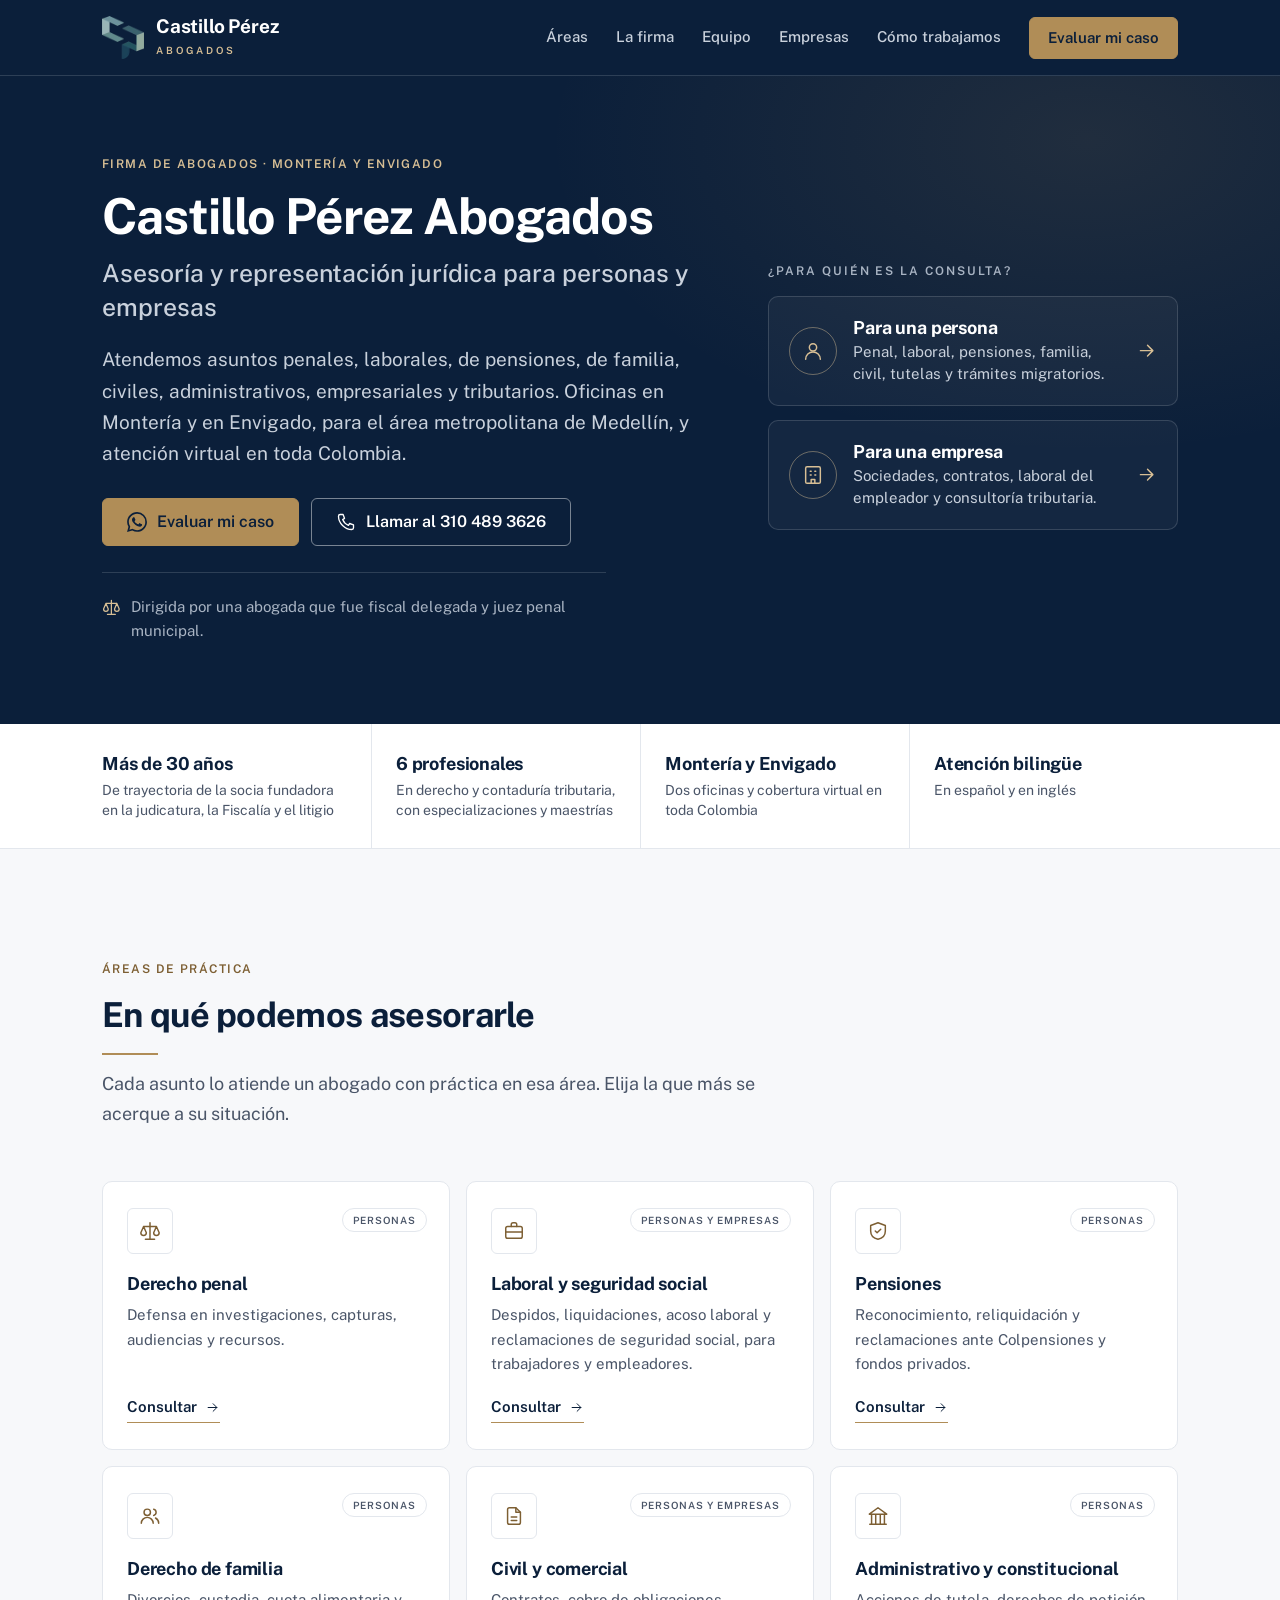
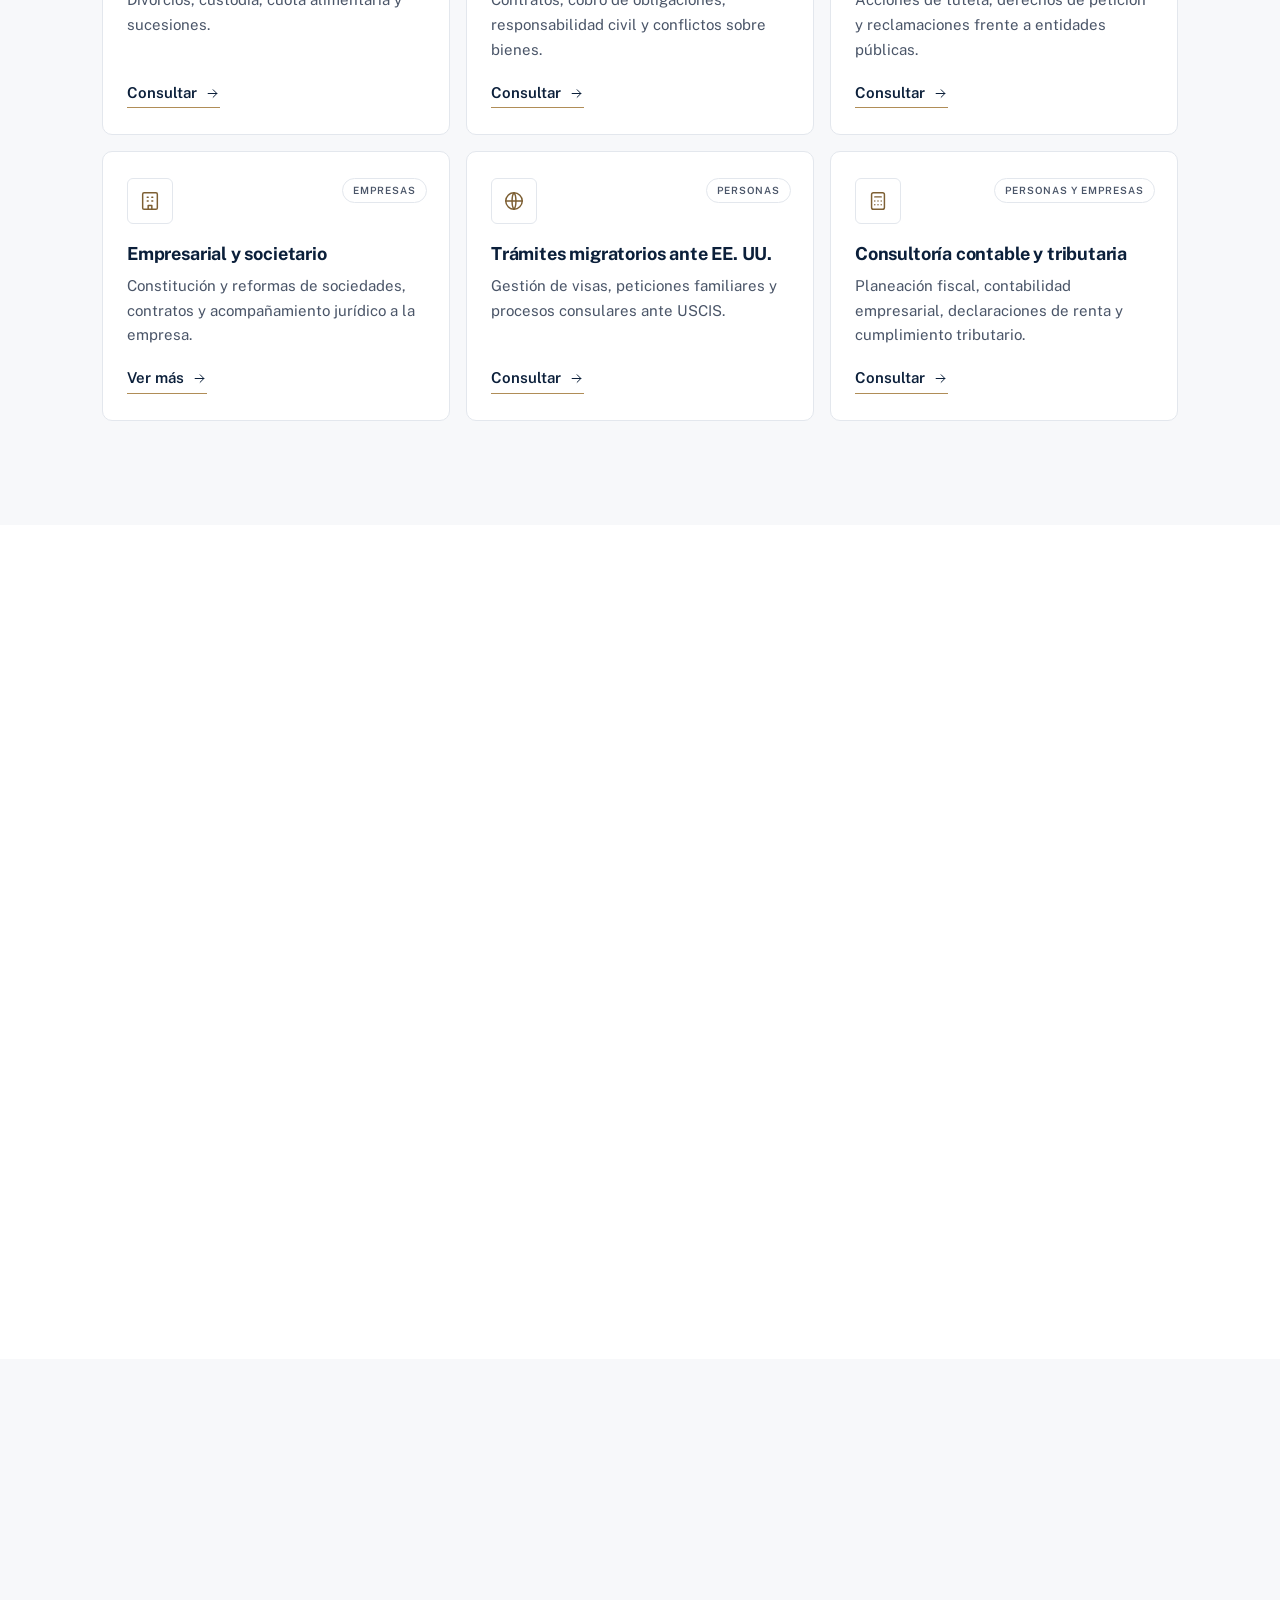
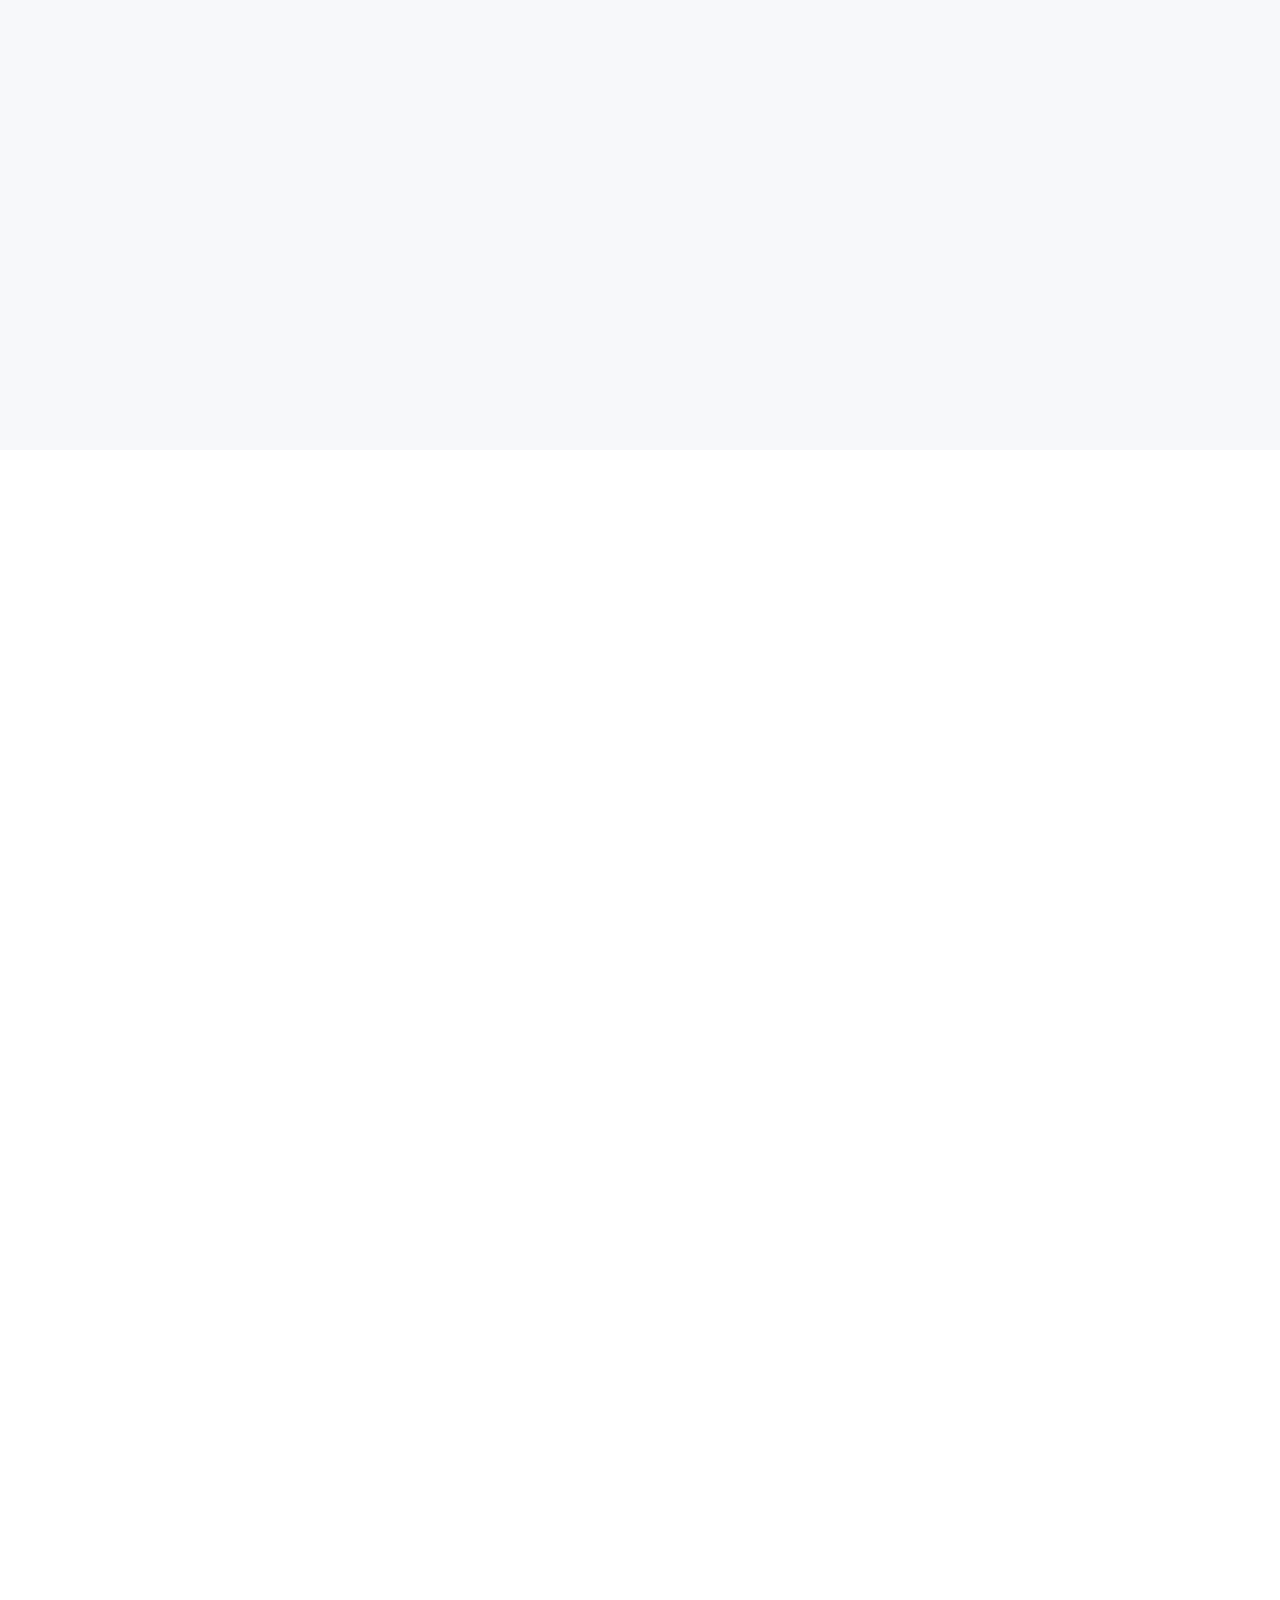
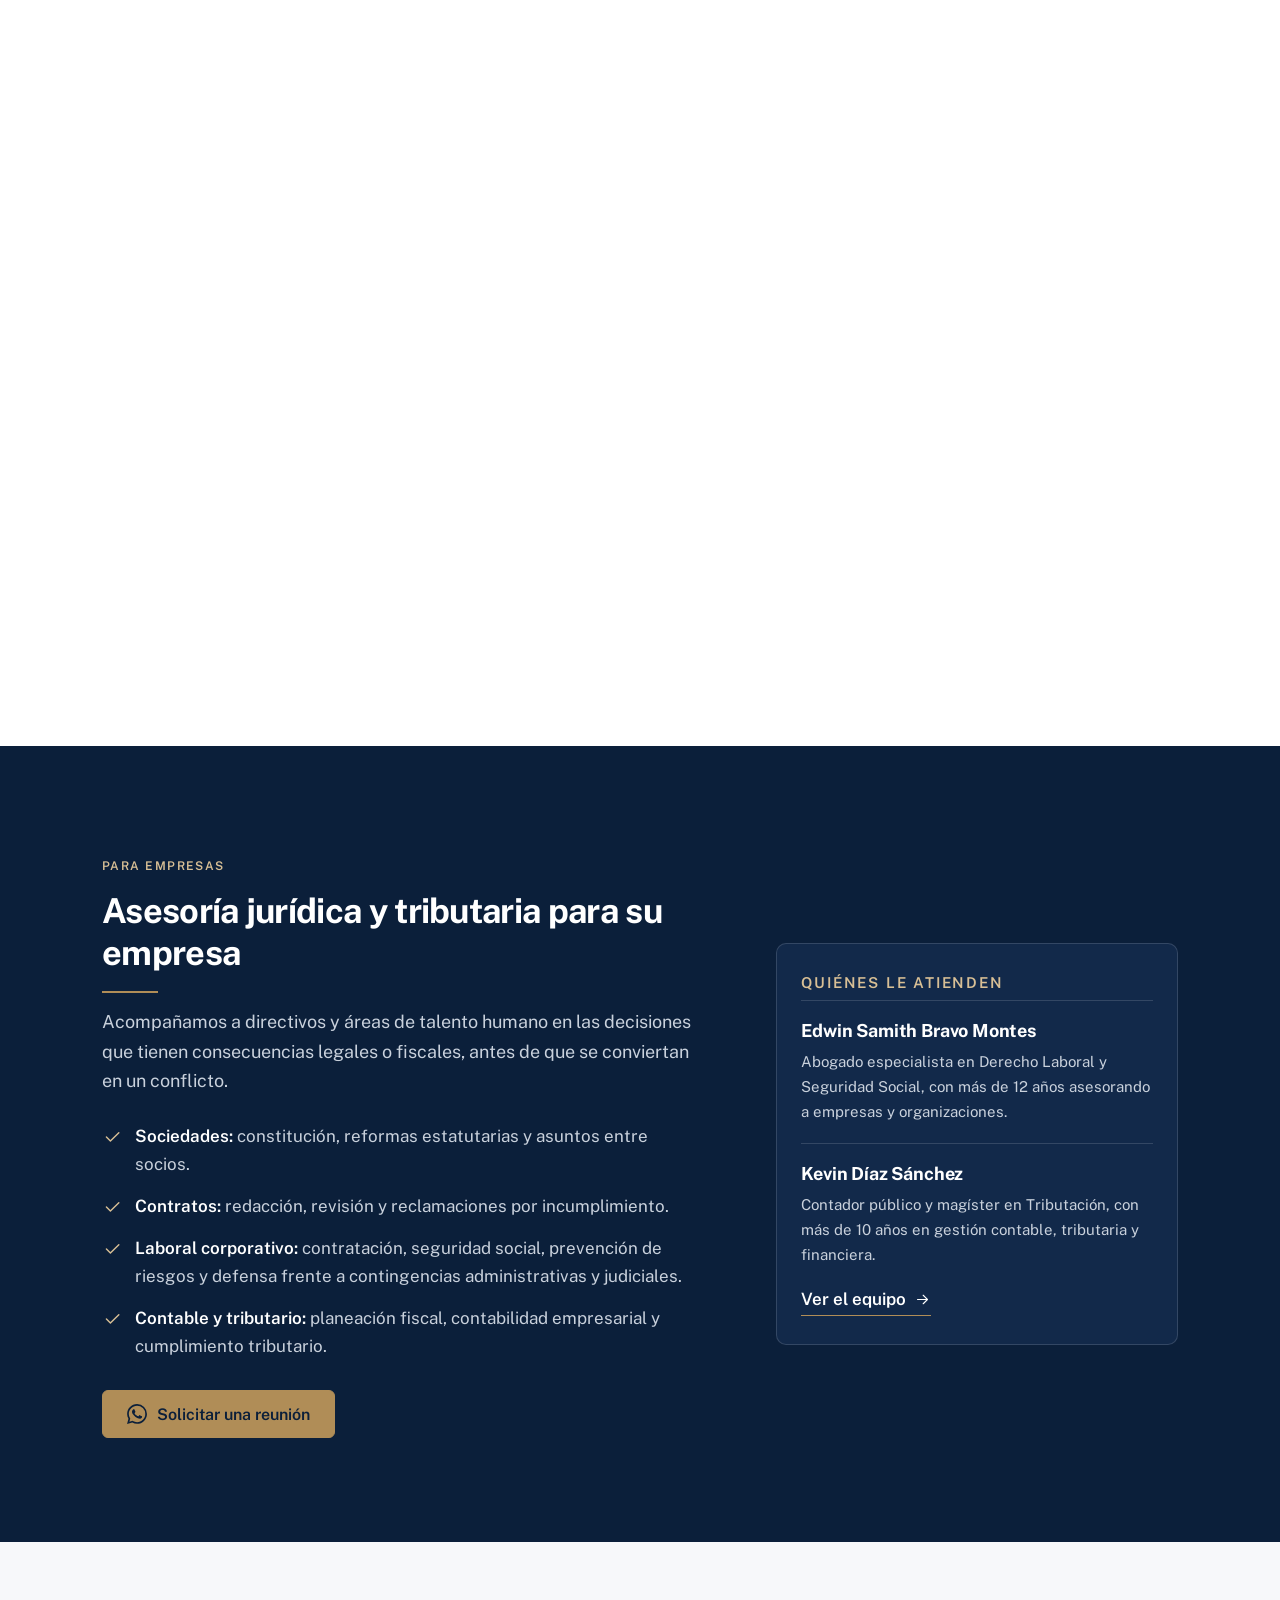
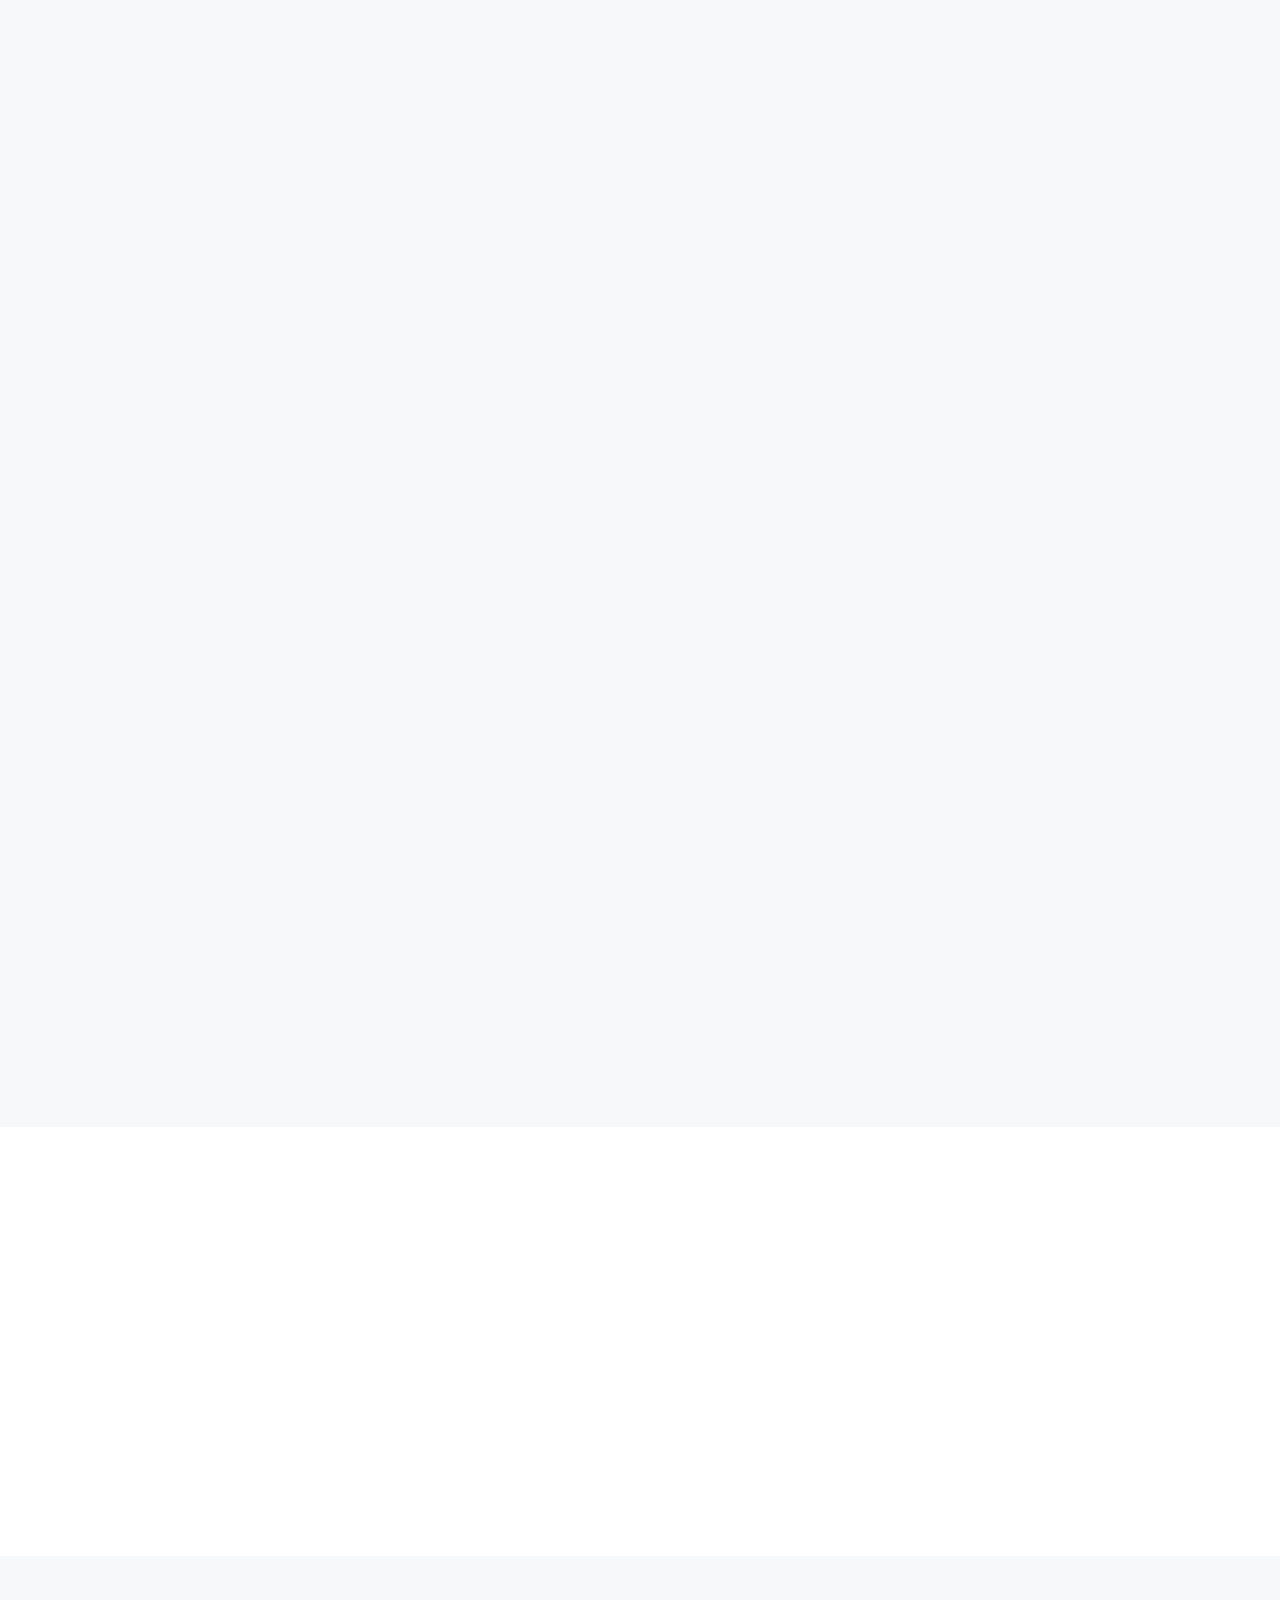
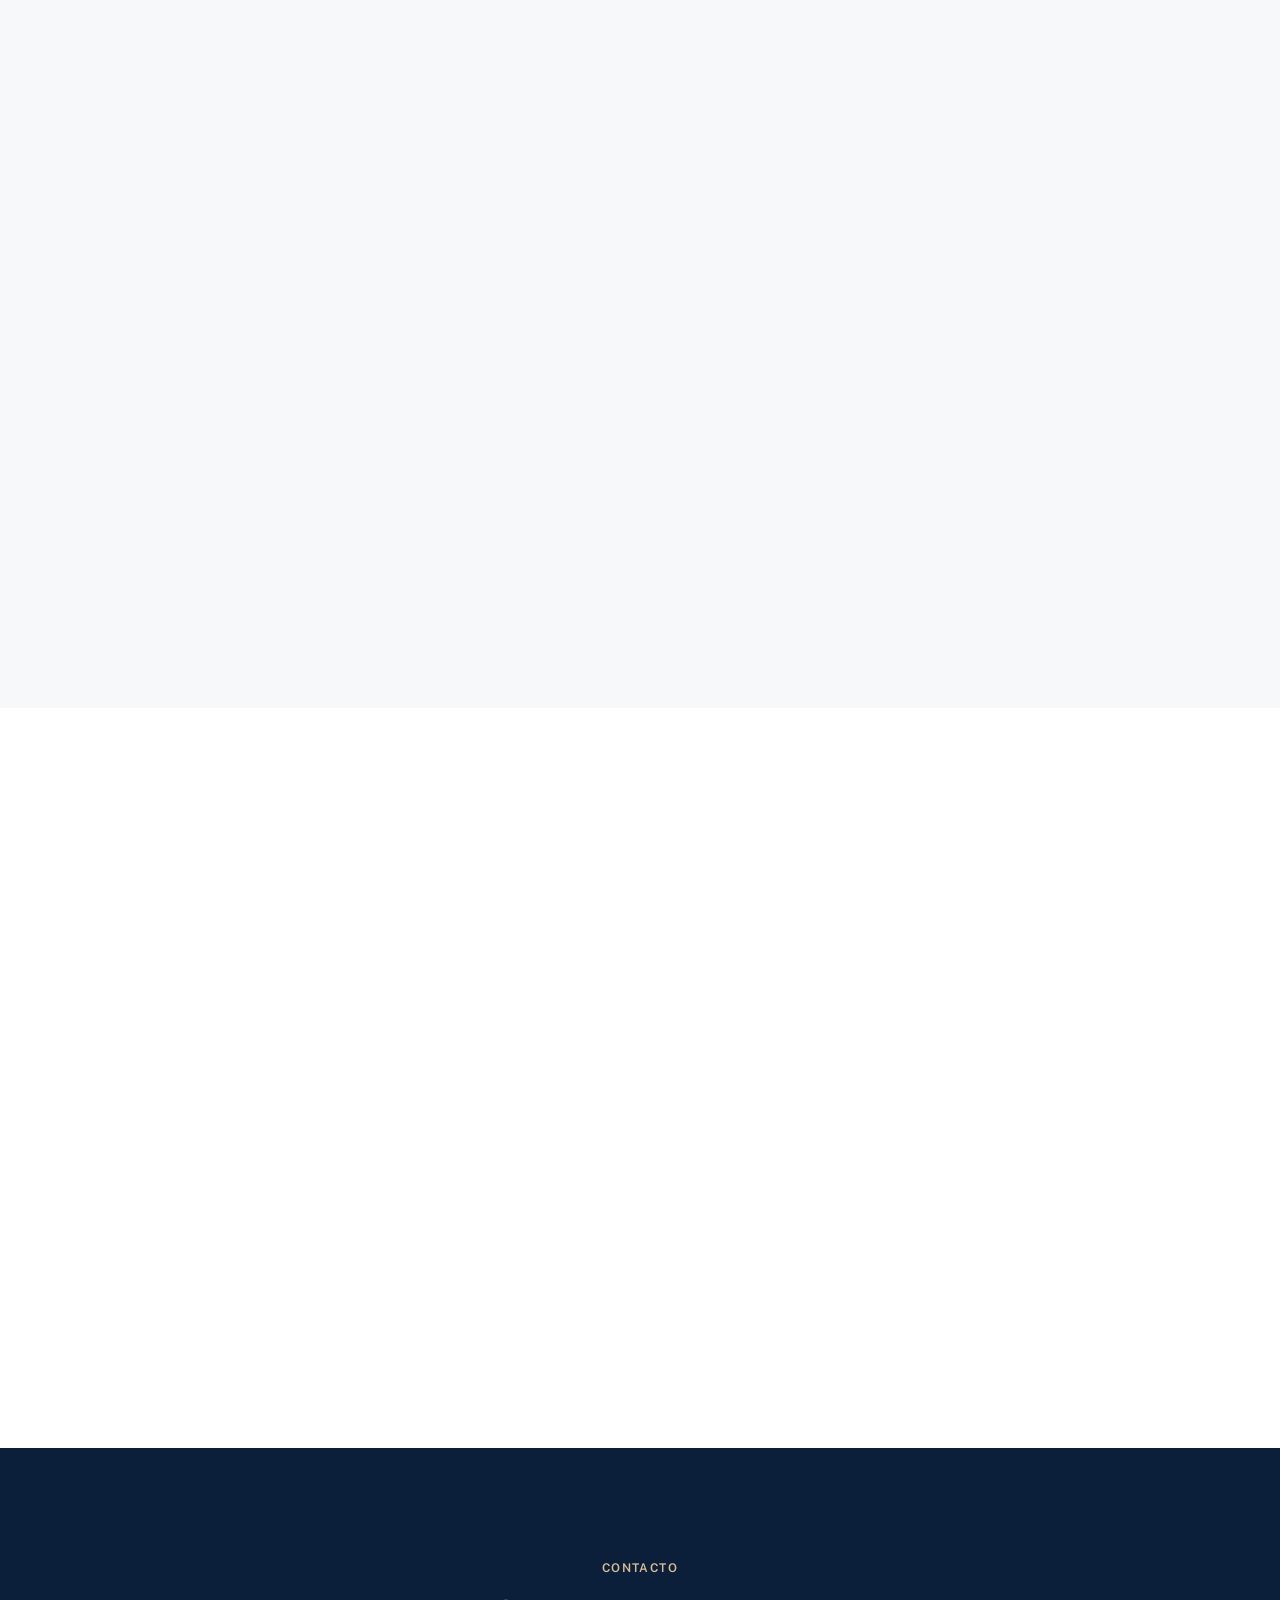
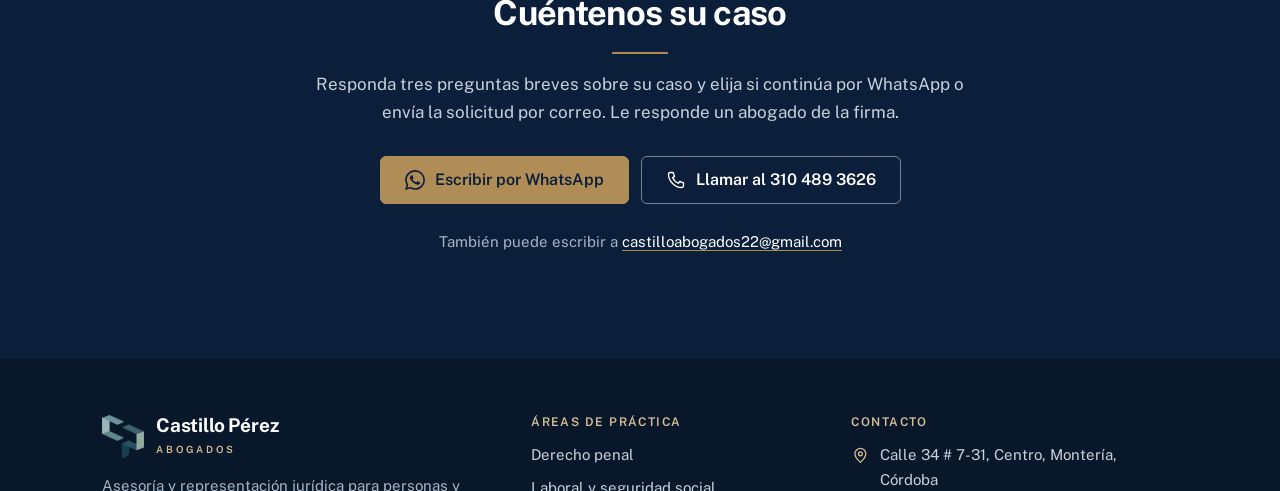
==== commit 677e4bfe: "Fase 3B: Public Sans, precalificación en dos pasos y analítica Tipografía - Public Sans (400, 500, 6" ====
--- a/index.html
+++ b/index.html
@@ -23,10 +23,11 @@
 <link rel="icon" href="/assets/img/favicon-48.png" sizes="48x48" type="image/png">
 <link rel="apple-touch-icon" href="/assets/img/apple-touch-icon.png">
 
-<link rel="preload" href="/assets/fonts/libre-baskerville-latin-700-normal.woff2" as="font" type="font/woff2" crossorigin>
-<link rel="preload" href="/assets/fonts/source-sans-3-latin-wght-normal.woff2" as="font" type="font/woff2" crossorigin>
+<link rel="preload" href="/assets/fonts/public-sans-latin-400-normal.woff2" as="font" type="font/woff2" crossorigin>
+<link rel="preload" href="/assets/fonts/public-sans-latin-700-normal.woff2" as="font" type="font/woff2" crossorigin>
 <link rel="stylesheet" href="/assets/css/base.css">
 <link rel="stylesheet" href="/assets/css/layout.css">
+<link rel="stylesheet" href="/assets/css/components.css">
 <link rel="stylesheet" href="/assets/css/pages/home.css">
 
 <script type="application/ld+json">
@@ -431,7 +432,7 @@
         <a class="btn btn--bronce" href="tel:+573104893626" data-cta="urgente">
           <svg class="ico" aria-hidden="true"><use href="#i-telefono"/></svg>Llamar ahora
         </a>
-        <a class="btn btn--linea-clara" href="https://wa.me/573104893626?text=Hola%2C%20tengo%20un%20caso%20urgente.%20La%20fecha%20l%C3%ADmite%20es%3A%20" target="_blank" rel="noopener" data-cta="urgente">
+        <a class="btn btn--linea-clara" href="https://wa.me/573104893626?text=Hola%2C%20tengo%20un%20caso%20urgente.%20La%20fecha%20l%C3%ADmite%20es%3A%20" target="_blank" rel="noopener" data-cta="urgente" data-urgencia="termino_proximo">
           <svg class="ico ico--relleno" aria-hidden="true"><use href="#i-wa"/></svg>Escribir por WhatsApp
         </a>
       </div>
@@ -562,7 +563,7 @@
         <li><svg class="ico" aria-hidden="true"><use href="#i-check"/></svg><span><strong>Laboral corporativo:</strong> contratación, seguridad social, prevención de riesgos y defensa frente a contingencias administrativas y judiciales.</span></li>
         <li><svg class="ico" aria-hidden="true"><use href="#i-check"/></svg><span><strong>Contable y tributario:</strong> planeación fiscal, contabilidad empresarial y cumplimiento tributario.</span></li>
       </ul>
-      <a class="btn btn--bronce" href="https://wa.me/573104893626?text=Hola%2C%20busco%20asesor%C3%ADa%20para%20mi%20empresa.%20Escribo%20desde%20la%20p%C3%A1gina%20de%20inicio." target="_blank" rel="noopener" data-cta="empresas" data-area="empresarial">
+      <a class="btn btn--bronce" href="https://wa.me/573104893626?text=Hola%2C%20busco%20asesor%C3%ADa%20para%20mi%20empresa.%20Escribo%20desde%20la%20p%C3%A1gina%20de%20inicio." target="_blank" rel="noopener" data-cta="empresas" data-area="empresarial" data-urgencia="empresarial">
         <svg class="ico ico--relleno" aria-hidden="true"><use href="#i-wa"/></svg>Solicitar una reunión
       </a>
     </div>
@@ -586,7 +587,7 @@
       <p class="entradilla">Así es el recorrido, para que sepa qué esperar y qué tiene costo en cada paso.</p>
     </div>
     <ol class="pasos">
-      <li><h3>Nos cuenta su caso</h3><p>Indique el área, su ciudad y si hay alguna fecha límite.</p></li>
+      <li><h3>Nos cuenta su caso</h3><p>Con el formulario breve de esta página: área, ciudad y urgencia.</p></li>
       <li><h3>Filtro de viabilidad</h3><p>Revisión preliminar breve, sin costo.</p></li>
       <li><h3>Consulta especializada</h3><p>Sesión de diagnóstico jurídico, remunerada.</p></li>
       <li><h3>Propuesta y contratación</h3><p>Alcance y honorarios por escrito; contrato y poder.</p></li>
@@ -596,7 +597,7 @@
       <div class="bloque">
         <p class="bloque-marca">Sin costo</p>
         <h3>Filtro inicial de viabilidad</h3>
-        <p>Es una revisión preliminar breve para confirmar que su asunto corresponde a nuestras áreas de práctica y que no existe conflicto de intereses.</p>
+        <p>Es una revisión preliminar breve, a partir del formulario de esta página, para confirmar que su asunto corresponde a nuestras áreas de práctica y que no existe conflicto de intereses.</p>
         <p>No incluye concepto jurídico ni revisión de documentos.</p>
       </div>
       <div class="bloque">
@@ -717,7 +718,7 @@
           <li><svg class="ico" aria-hidden="true"><use href="#i-video"/></svg><span>Reuniones por videollamada o por llamada, sin desplazarse.</span></li>
           <li><svg class="ico" aria-hidden="true"><use href="#i-correo"/></svg><a href="mailto:castilloabogados22@gmail.com" data-cta="sedes">castilloabogados22@gmail.com</a></li>
         </ul>
-        <a class="enlace" href="https://wa.me/573104893626?text=Hola%2C%20quiero%20una%20reuni%C3%B3n%20virtual%20para%20evaluar%20mi%20caso.%20Escribo%20desde%20la%20p%C3%A1gina%20de%20inicio." target="_blank" rel="noopener" data-cta="sedes">Agendar una reunión virtual<svg class="ico" aria-hidden="true"><use href="#i-flecha"/></svg></a>
+        <a class="enlace" href="https://wa.me/573104893626?text=Hola%2C%20quiero%20una%20reuni%C3%B3n%20virtual%20para%20evaluar%20mi%20caso.%20Escribo%20desde%20la%20p%C3%A1gina%20de%20inicio." target="_blank" rel="noopener" data-cta="sedes" data-ciudad="virtual_nacional">Agendar una reunión virtual<svg class="ico" aria-hidden="true"><use href="#i-flecha"/></svg></a>
       </div>
     </div>
   </div>
@@ -728,7 +729,7 @@
   <div class="contenedor">
     <span class="sobretitulo">Contacto</span>
     <h2>Cuéntenos su caso</h2>
-    <p>Indique el área, su ciudad y si hay alguna fecha límite. Le responde un abogado de la firma.</p>
+    <p>Responda tres preguntas breves sobre su caso y elija si continúa por WhatsApp o envía la solicitud por correo. Le responde un abogado de la firma.</p>
     <div class="cierre-acciones">
       <a class="btn btn--bronce" href="https://wa.me/573104893626?text=Hola%2C%20quiero%20solicitar%20la%20evaluaci%C3%B3n%20de%20mi%20caso.%20Escribo%20desde%20la%20p%C3%A1gina%20de%20inicio." target="_blank" rel="noopener" data-cta="cierre">
         <svg class="ico ico--relleno" aria-hidden="true"><use href="#i-wa"/></svg>Escribir por WhatsApp
@@ -800,6 +801,9 @@
   </a>
 </div>
 
+<script src="/assets/js/analytics.js" defer></script>
+<script src="/assets/js/whatsapp.js" defer></script>
+<script src="/assets/js/precalificacion.js" defer></script>
 <script src="/assets/js/nav.js" defer></script>
 </body>
 </html>
--- a/assets/css/base.css
+++ b/assets/css/base.css
@@ -1,11 +1,11 @@
 /* base.css — fuentes, variables, reinicio, tipografía, botones y utilidades comunes a todo el sitio */
 
 /* ===== FUENTES (alojadas localmente, subconjunto latino) =====
-   Libre Baskerville 400, 700 y 400 cursiva para títulos; Source Sans 3 variable (400-700) para texto. */
-@font-face{font-family:'Libre Baskerville';font-style:normal;font-weight:400;font-display:swap;src:url('../fonts/libre-baskerville-latin-400-normal.woff2') format('woff2');unicode-range:U+0000-00FF,U+0131,U+0152-0153,U+02BB-02BC,U+02C6,U+02DA,U+02DC,U+0304,U+0308,U+0329,U+2000-206F,U+20AC,U+2122,U+2191,U+2193,U+2212,U+2215,U+FEFF,U+FFFD}
-@font-face{font-family:'Libre Baskerville';font-style:normal;font-weight:700;font-display:swap;src:url('../fonts/libre-baskerville-latin-700-normal.woff2') format('woff2');unicode-range:U+0000-00FF,U+0131,U+0152-0153,U+02BB-02BC,U+02C6,U+02DA,U+02DC,U+0304,U+0308,U+0329,U+2000-206F,U+20AC,U+2122,U+2191,U+2193,U+2212,U+2215,U+FEFF,U+FFFD}
-@font-face{font-family:'Libre Baskerville';font-style:italic;font-weight:400;font-display:swap;src:url('../fonts/libre-baskerville-latin-400-italic.woff2') format('woff2');unicode-range:U+0000-00FF,U+0131,U+0152-0153,U+02BB-02BC,U+02C6,U+02DA,U+02DC,U+0304,U+0308,U+0329,U+2000-206F,U+20AC,U+2122,U+2191,U+2193,U+2212,U+2215,U+FEFF,U+FFFD}
-@font-face{font-family:'Source Sans 3';font-style:normal;font-weight:200 900;font-display:swap;src:url('../fonts/source-sans-3-latin-wght-normal.woff2') format('woff2');unicode-range:U+0000-00FF,U+0131,U+0152-0153,U+02BB-02BC,U+02C6,U+02DA,U+02DC,U+0304,U+0308,U+0329,U+2000-206F,U+20AC,U+2122,U+2191,U+2193,U+2212,U+2215,U+FEFF,U+FFFD}
+   Public Sans en pesos 400, 500, 600 y 700 para todo el sitio. */
+@font-face{font-family:'Public Sans';font-style:normal;font-weight:400;font-display:swap;src:url('../fonts/public-sans-latin-400-normal.woff2') format('woff2');unicode-range:U+0000-00FF,U+0131,U+0152-0153,U+02BB-02BC,U+02C6,U+02DA,U+02DC,U+0304,U+0308,U+0329,U+2000-206F,U+20AC,U+2122,U+2191,U+2193,U+2212,U+2215,U+FEFF,U+FFFD}
+@font-face{font-family:'Public Sans';font-style:normal;font-weight:500;font-display:swap;src:url('../fonts/public-sans-latin-500-normal.woff2') format('woff2');unicode-range:U+0000-00FF,U+0131,U+0152-0153,U+02BB-02BC,U+02C6,U+02DA,U+02DC,U+0304,U+0308,U+0329,U+2000-206F,U+20AC,U+2122,U+2191,U+2193,U+2212,U+2215,U+FEFF,U+FFFD}
+@font-face{font-family:'Public Sans';font-style:normal;font-weight:600;font-display:swap;src:url('../fonts/public-sans-latin-600-normal.woff2') format('woff2');unicode-range:U+0000-00FF,U+0131,U+0152-0153,U+02BB-02BC,U+02C6,U+02DA,U+02DC,U+0304,U+0308,U+0329,U+2000-206F,U+20AC,U+2122,U+2191,U+2193,U+2212,U+2215,U+FEFF,U+FFFD}
+@font-face{font-family:'Public Sans';font-style:normal;font-weight:700;font-display:swap;src:url('../fonts/public-sans-latin-700-normal.woff2') format('woff2');unicode-range:U+0000-00FF,U+0131,U+0152-0153,U+02BB-02BC,U+02C6,U+02DA,U+02DC,U+0304,U+0308,U+0329,U+2000-206F,U+20AC,U+2122,U+2191,U+2193,U+2212,U+2215,U+FEFF,U+FFFD}
 
 /* ===== VARIABLES ===== */
 :root{
@@ -26,8 +26,8 @@
   --texto-tenue:#A9B4C3;     /* secundario sobre marino (7,9:1) */
   --whatsapp:#0E7A42;        /* solo en botones de WhatsApp (blanco encima: 5,4:1) */
   /* Tipografía */
-  --serif:'Libre Baskerville',Georgia,'Times New Roman',serif;
-  --sans:'Source Sans 3',system-ui,-apple-system,'Segoe UI',Roboto,Arial,sans-serif;
+  --font-display:'Public Sans',system-ui,-apple-system,'Segoe UI',Roboto,Arial,sans-serif;
+  --font-body:'Public Sans',system-ui,-apple-system,'Segoe UI',Roboto,Arial,sans-serif;
   /* Medidas */
   --ancho:1140px;
   --margen:24px;
@@ -40,8 +40,8 @@
 
 /* ===== REINICIO ===== */
 *,*::before,*::after{margin:0;padding:0;box-sizing:border-box}
-html{font-size:106.25%;scroll-behavior:smooth;scroll-padding-top:calc(var(--cabecera) + 12px);-webkit-text-size-adjust:100%}
-body{font-family:var(--sans);font-size:1rem;line-height:1.6;color:var(--texto);background:var(--blanco);padding-bottom:var(--barra-movil);-webkit-font-smoothing:antialiased}
+html{scroll-behavior:smooth;scroll-padding-top:calc(var(--cabecera) + 12px);-webkit-text-size-adjust:100%}
+body{font-family:var(--font-body);font-size:1rem;font-weight:400;line-height:1.65;color:var(--texto);background:var(--blanco);padding-bottom:var(--barra-movil);-webkit-font-smoothing:antialiased}
 img,svg{display:block;max-width:100%}
 img{height:auto}
 a{color:inherit;text-decoration:none}
@@ -50,10 +50,10 @@
 :focus-visible{outline:2px solid var(--bronce);outline-offset:3px;border-radius:2px}
 
 /* ===== TIPOGRAFÍA ===== */
-h1,h2,h3{font-family:var(--serif);color:var(--titulo);font-weight:700;line-height:1.28;letter-spacing:-.012em}
-h1{font-size:clamp(1.7rem,4.6vw,2.55rem);line-height:1.2}
-h2{font-size:clamp(1.35rem,3vw,1.8rem)}
-h3{font-size:1.02rem;line-height:1.4;letter-spacing:0}
+h1,h2,h3{font-family:var(--font-display);color:var(--titulo);font-weight:700;font-style:normal;line-height:1.2;letter-spacing:-.02em}
+h1{font-size:clamp(2rem,5.2vw,3.1rem);line-height:1.1}
+h2{font-size:clamp(1.55rem,3.4vw,2.15rem)}
+h3{font-size:1.125rem;line-height:1.3;letter-spacing:-.01em}
 p{max-width:68ch}
 strong{font-weight:600;color:var(--titulo)}
 
@@ -67,12 +67,12 @@
 .encabezado-seccion{max-width:720px;margin-bottom:40px}
 .encabezado-seccion--centro{margin-left:auto;margin-right:auto;text-align:center}
 .encabezado-seccion--centro p{margin-left:auto;margin-right:auto}
-.sobretitulo{display:inline-block;font-size:.78rem;font-weight:700;letter-spacing:.14em;text-transform:uppercase;color:var(--bronce-oscuro);margin-bottom:14px}
+.sobretitulo{display:inline-block;font-size:.75rem;font-weight:600;letter-spacing:.12em;text-transform:uppercase;color:var(--bronce-oscuro);margin-bottom:14px}
 .seccion--marino .sobretitulo{color:var(--bronce-claro)}
 .encabezado-seccion h2{margin-bottom:14px}
 .encabezado-seccion h2::after{content:'';display:block;width:56px;height:2px;background:var(--bronce);margin-top:18px}
 .encabezado-seccion--centro h2::after{margin-left:auto;margin-right:auto}
-.entradilla{font-size:1.08rem}
+.entradilla{font-size:1.0625rem}
 
 /* ===== ICONOS ===== */
 .ico{width:1.25em;height:1.25em;flex:none;fill:none;stroke:currentColor;stroke-width:1.6;stroke-linecap:round;stroke-linejoin:round}
@@ -104,10 +104,10 @@
 /* ===== RESPONSIVE ===== */
 @media(min-width:768px){
   :root{--margen:32px;--cabecera:76px}
-  body{font-size:1.06rem}
+  body{font-size:1.0625rem}
   .seccion{padding:88px 0}
   .encabezado-seccion{margin-bottom:52px}
-  .entradilla{font-size:1.14rem}
+  .entradilla{font-size:1.125rem}
 }
 @media(min-width:1100px){
   .seccion{padding:104px 0}
--- a/assets/css/layout.css
+++ b/assets/css/layout.css
@@ -6,8 +6,8 @@
 .nav-interior{height:100%;display:flex;align-items:center;justify-content:space-between;gap:20px}
 .marca{display:flex;align-items:center;gap:12px;color:var(--blanco)}
 .marca img{width:38px;height:auto}
-.marca-nombre{display:block;font-family:var(--serif);font-weight:700;font-size:.98rem;line-height:1.15}
-.marca-sub{display:block;font-size:.64rem;font-weight:700;letter-spacing:.3em;text-transform:uppercase;color:var(--bronce-claro);margin-top:4px}
+.marca-nombre{display:block;font-family:var(--font-display);font-weight:700;font-size:1.0625rem;line-height:1.15;letter-spacing:-.01em}
+.marca-sub{display:block;font-size:.625rem;font-weight:600;letter-spacing:.3em;text-transform:uppercase;color:var(--bronce-claro);margin-top:4px}
 
 .nav-links{display:none}
 .nav-links a:not(.btn){display:block;font-size:.9375rem;font-weight:500;color:var(--texto-claro);padding:10px 0;transition:color .18s ease}
@@ -35,7 +35,7 @@
 .pie-red{display:inline-flex;align-items:center;gap:10px;margin-top:18px;color:var(--texto-claro);transition:color .18s ease}
 .pie-red:hover{color:var(--blanco)}
 .pie-red .ico{width:22px;height:22px;color:var(--bronce-claro)}
-.pie-titulo{font-family:var(--sans);font-size:.78rem;font-weight:700;letter-spacing:.16em;text-transform:uppercase;color:var(--bronce-claro);margin-bottom:14px}
+.pie-titulo{font-family:var(--font-body);font-size:.75rem;font-weight:600;letter-spacing:.12em;text-transform:uppercase;color:var(--bronce-claro);margin-bottom:14px}
 .pie-lista li{margin-bottom:8px}
 .pie-lista a{color:var(--texto-claro);transition:color .18s ease}
 .pie-lista a:hover{color:var(--blanco)}
@@ -64,5 +64,5 @@
   .nav-hamburger{display:none}
   .nav-links{display:flex;align-items:center;gap:28px}
   .marca img{width:42px}
-  .marca-nombre{font-size:1.06rem}
+  .marca-nombre{font-size:1.1875rem}
 }
--- a/assets/css/components.css
+++ b/assets/css/components.css
@@ -0,0 +1,74 @@
+/* components.css — precalificación en dos pasos (ventana en escritorio, panel inferior en móvil) */
+
+html.pq-abierto{overflow:hidden}
+
+.pq{border:0;padding:0;margin:auto;width:calc(100% - 32px);max-width:600px;max-height:calc(100dvh - 32px);border-radius:var(--radio-lg);background:var(--blanco);color:var(--texto);box-shadow:0 24px 64px rgba(5,14,28,.4);overflow:hidden}
+.pq::backdrop{background:rgba(8,23,41,.62)}
+.pq[open]{display:flex}
+.pq-form{display:flex;flex-direction:column;width:100%;min-height:0}
+.pq [hidden]{display:none!important}
+
+/* Cabecera */
+.pq-cab{position:relative;background:var(--marino);color:var(--texto-claro);padding:20px 56px 18px 24px}
+.pq-paso{font-size:.6875rem;font-weight:600;letter-spacing:.12em;text-transform:uppercase;color:var(--bronce-claro);margin-bottom:6px}
+.pq-cab h2{color:var(--blanco);font-size:1.25rem;line-height:1.25}
+.pq-cab h2:focus{outline:none}
+.pq-cerrar{position:absolute;top:10px;right:10px;width:44px;height:44px;display:grid;place-items:center;border-radius:50%;color:var(--blanco);font-size:1.6rem;line-height:1}
+.pq-cerrar:hover{background:rgba(255,255,255,.1)}
+.pq-progreso{height:3px;background:var(--marino-2)}
+.pq-progreso span{display:block;height:100%;width:50%;background:var(--bronce);transition:width .2s ease}
+.pq[data-paso="2"] .pq-progreso span,.pq[data-paso="ok"] .pq-progreso span{width:100%}
+
+/* Cuerpo */
+.pq-cuerpo{flex:1;min-height:0;overflow-y:auto;padding:22px 24px 8px;overscroll-behavior:contain}
+.pq fieldset{border:0;margin-bottom:22px;min-width:0}
+.pq legend,.pq-etiqueta{display:block;font-size:.9375rem;font-weight:600;color:var(--titulo);margin-bottom:10px}
+.pq-opcional{font-weight:400;color:var(--texto)}
+.pq-opciones{display:grid;grid-template-columns:1fr 1fr;gap:8px}
+.pq-opciones--una{grid-template-columns:1fr}
+.pq-opcion{position:relative;display:block}
+.pq-opcion input{position:absolute;inset:0;width:100%;height:100%;opacity:0;cursor:pointer;margin:0}
+.pq-opcion span{display:flex;align-items:center;min-height:46px;padding:9px 12px;border:1.5px solid var(--borde);border-radius:var(--radio);font-size:.875rem;line-height:1.3;color:var(--titulo);background:var(--blanco);transition:border-color .15s ease,background-color .15s ease,color .15s ease}
+.pq-opcion input:hover+span{border-color:var(--bronce)}
+.pq-opcion input:checked+span{background:var(--marino);border-color:var(--marino);color:var(--blanco);font-weight:600}
+.pq-opcion input:focus-visible+span{outline:2px solid var(--bronce);outline-offset:2px}
+
+.pq-campo{margin-bottom:16px}
+.pq-campo input,.pq-campo textarea{display:block;width:100%;font:inherit;font-size:1rem;color:var(--titulo);background:var(--blanco);border:1.5px solid var(--borde);border-radius:var(--radio);padding:11px 13px;min-height:48px}
+.pq-campo textarea{min-height:84px;resize:vertical}
+.pq-campo input:focus,.pq-campo textarea:focus{outline:2px solid var(--bronce);outline-offset:1px;border-color:var(--bronce)}
+.pq-campo [aria-invalid="true"]{border-color:#B42318}
+.pq-ayuda{font-size:.8125rem;margin-top:5px}
+.pq-error{font-size:.8125rem;font-weight:600;color:#B42318;margin-top:6px}
+.pq-error:empty{display:none}
+.pq-trampa{position:absolute;left:-9999px;width:1px;height:1px;overflow:hidden}
+
+.pq-autoriza{display:grid;grid-template-columns:auto 1fr;gap:12px;align-items:start;font-size:.875rem;line-height:1.5;margin:4px 0 6px}
+.pq-autoriza input{width:22px;height:22px;margin-top:1px;accent-color:var(--marino)}
+.pq-autoriza a,.pq-ok a{color:var(--marino);font-weight:600;border-bottom:1px solid var(--bronce)}
+.pq-nota{font-size:.8125rem;line-height:1.5;background:var(--piedra);border-left:3px solid var(--bronce);border-radius:0 var(--radio) var(--radio) 0;padding:12px 14px;margin:14px 0 8px}
+.pq-resumen{display:flex;flex-wrap:wrap;gap:6px;margin-bottom:18px}
+.pq-resumen li{font-size:.75rem;font-weight:500;color:var(--titulo);background:var(--piedra);border:1px solid var(--borde);border-radius:100px;padding:3px 10px}
+
+/* Confirmación */
+.pq-ok{padding:8px 0 16px}
+.pq-ok h3{font-size:1.25rem;margin-bottom:10px}
+.pq-ok p{font-size:.9375rem;margin-bottom:12px;max-width:none}
+
+/* Pie con acciones */
+.pq-pie{display:flex;flex-direction:column;gap:10px;padding:14px 24px 20px;border-top:1px solid var(--borde);background:var(--blanco)}
+.pq-pie .btn{width:100%}
+.pq-pie .btn[disabled]{opacity:.6;cursor:progress}
+.pq-atras{align-self:flex-start;font-size:.875rem;font-weight:600;color:var(--marino);padding:6px 0;border-bottom:1px solid var(--bronce)}
+
+@media(max-width:599px){
+  .pq{width:100%;max-width:none;margin:auto 0 0;max-height:94dvh;border-radius:16px 16px 0 0}
+  .pq-cuerpo{padding:18px 18px 6px}
+  .pq-pie{padding:12px 18px calc(16px + env(safe-area-inset-bottom,0px))}
+  .pq-cab{padding:18px 56px 16px 18px}
+}
+@media(min-width:600px){
+  .pq-pie--dos{flex-direction:row;flex-wrap:wrap;align-items:center}
+  .pq-pie--dos .btn{flex:1;width:auto}
+  .pq-pie--dos .pq-atras{flex-basis:100%}
+}
--- a/assets/css/pages/home.css
+++ b/assets/css/pages/home.css
@@ -6,7 +6,7 @@
 .hero-rejilla{position:relative;display:grid;gap:40px}
 .hero .sobretitulo{color:var(--bronce-claro)}
 .hero h1{color:var(--blanco);margin-bottom:20px}
-.hero h1 span{display:block;font-size:.56em;font-weight:400;line-height:1.5;color:var(--texto-claro);margin-top:14px;letter-spacing:0}
+.hero h1 span{display:block;font-size:.5em;font-weight:500;line-height:1.35;letter-spacing:-.01em;color:var(--texto-claro);margin-top:14px;letter-spacing:0}
 .hero-texto{font-size:1.0625rem;max-width:56ch;margin-bottom:28px}
 .hero-acciones{display:flex;flex-direction:column;gap:12px;margin-bottom:26px}
 .hero-nota{display:flex;gap:10px;align-items:flex-start;font-size:.9375rem;color:var(--texto-tenue);padding-top:22px;border-top:1px solid var(--marino-linea);max-width:56ch}
@@ -19,7 +19,7 @@
 .ruta:hover{border-color:var(--bronce);background:rgba(255,255,255,.07)}
 .ruta-ico{width:48px;height:48px;border-radius:50%;border:1px solid rgba(216,191,149,.45);display:grid;place-items:center;color:var(--bronce-claro)}
 .ruta-ico .ico{width:22px;height:22px}
-.ruta strong{display:block;font-family:var(--serif);font-size:1rem;color:var(--blanco);line-height:1.25;margin-bottom:2px}
+.ruta strong{display:block;font-family:var(--font-display);font-size:1.125rem;font-weight:700;letter-spacing:-.01em;color:var(--blanco);line-height:1.25;margin-bottom:2px}
 .ruta span{font-size:.9375rem;line-height:1.45}
 .ruta>.ico{color:var(--bronce-claro)}
 
@@ -29,7 +29,7 @@
 .hechos-lista li{padding:22px 16px 22px 0;border-bottom:1px solid var(--borde)}
 .hechos-lista li:nth-child(even){padding-left:16px;border-left:1px solid var(--borde)}
 .hechos-lista li:nth-last-child(-n+2){border-bottom:0}
-.hechos-lista strong{display:block;font-family:var(--serif);font-size:.96rem;line-height:1.35;margin-bottom:4px}
+.hechos-lista strong{display:block;font-family:var(--font-display);font-size:1.125rem;font-weight:700;letter-spacing:-.01em;line-height:1.3;margin-bottom:4px}
 .hechos-lista span{display:block;font-size:.875rem;line-height:1.45}
 
 /* ===== ÁREAS DE PRÁCTICA ===== */
@@ -42,24 +42,24 @@
 .area h3{margin-bottom:8px}
 .area p{font-size:.9375rem;margin-bottom:18px;flex:1}
 .area-pie{display:flex;align-items:center}
-.etiqueta{position:absolute;top:26px;right:22px;font-size:.6875rem;font-weight:600;letter-spacing:.1em;text-transform:uppercase;color:var(--texto);border:1px solid var(--borde);border-radius:100px;padding:3px 10px;white-space:nowrap}
+.etiqueta{position:absolute;top:26px;right:22px;font-size:.625rem;font-weight:600;letter-spacing:.1em;text-transform:uppercase;color:var(--texto);border:1px solid var(--borde);border-radius:100px;padding:3px 10px;white-space:nowrap}
 .area .enlace{font-size:.9375rem}
 
 /* ===== ATENCIÓN URGENTE ===== */
 .urgente{background:var(--marino);color:var(--texto-claro);border-radius:var(--radio-lg);padding:32px 24px;display:grid;gap:24px;border-left:3px solid var(--bronce)}
-.urgente h2{color:var(--blanco);font-size:clamp(1.2rem,2.6vw,1.45rem);margin-bottom:10px}
+.urgente h2{color:var(--blanco);font-size:clamp(1.35rem,2.8vw,1.7rem);margin-bottom:10px}
 .urgente-acciones{display:flex;flex-direction:column;gap:12px}
 
 /* ===== POR QUÉ ESTA FIRMA ===== */
 .firma-rejilla{display:grid;gap:40px}
 .cita{border-left:2px solid var(--bronce);padding:6px 0 6px 22px;margin-top:28px}
-.cita p{font-family:var(--serif);font-style:italic;font-size:1.15rem;line-height:1.5;color:var(--titulo)}
+.cita p{font-family:var(--font-display);font-weight:500;font-size:1.3125rem;line-height:1.4;letter-spacing:-.01em;color:var(--titulo)}
 .cita cite{display:block;font-style:normal;font-size:.875rem;margin-top:10px}
 .razones{display:grid;gap:0}
 .razones li{display:grid;grid-template-columns:auto 1fr;gap:18px;padding:22px 0;border-top:1px solid var(--borde)}
 .razones li:last-child{border-bottom:1px solid var(--borde)}
-.razon-num{font-family:var(--serif);font-size:.95rem;font-weight:700;color:var(--bronce-oscuro);line-height:1.5;min-width:2ch}
-.razones h3{font-family:var(--sans);font-size:1.06rem;font-weight:700;margin-bottom:4px}
+.razon-num{font-family:var(--font-display);font-size:1rem;font-weight:700;color:var(--bronce-oscuro);line-height:1.5;min-width:2ch}
+.razones h3{font-family:var(--font-body);font-size:1.0625rem;font-weight:700;margin-bottom:4px}
 .razones p{font-size:.9375rem}
 
 /* ===== EQUIPO ===== */
@@ -69,10 +69,10 @@
 .persona-foto img{width:100%;height:100%;object-fit:cover;object-position:50% 12%}
 .persona-foto::after{content:'';position:absolute;left:0;right:0;bottom:0;height:3px;background:var(--bronce)}
 .persona-iniciales{width:100%;height:100%;display:grid;place-items:center;background:var(--marino)}
-.persona-iniciales span{width:44%;aspect-ratio:1/1;border-radius:50%;border:1px solid var(--bronce);display:grid;place-items:center;font-family:var(--serif);font-size:clamp(1.1rem,3.4vw,2.1rem);font-weight:400;letter-spacing:.06em;color:var(--bronce);padding-left:.06em}
+.persona-iniciales span{width:44%;aspect-ratio:1/1;border-radius:50%;border:1px solid var(--bronce);display:grid;place-items:center;font-family:var(--font-display);font-size:clamp(1.1rem,3.4vw,2rem);font-weight:500;letter-spacing:.08em;color:var(--bronce);padding-left:.08em}
 .persona-cuerpo{padding:22px 22px 24px;display:flex;flex-direction:column;flex:1}
-.persona h3{font-size:1rem;margin-bottom:6px}
-.persona-cargo{font-size:.75rem;font-weight:600;letter-spacing:.12em;text-transform:uppercase;color:var(--bronce-oscuro);margin-bottom:12px}
+.persona h3{font-size:1.0625rem;margin-bottom:6px}
+.persona-cargo{font-size:.6875rem;font-weight:600;letter-spacing:.12em;line-height:1.5;text-transform:uppercase;color:var(--bronce-oscuro);margin-bottom:12px}
 .persona-bio{font-size:.9375rem;line-height:1.6;margin-bottom:14px;flex:1}
 .persona-areas{display:flex;flex-wrap:wrap;gap:6px}
 .persona-areas li{font-size:.75rem;font-weight:500;color:var(--titulo);background:var(--piedra);border:1px solid var(--borde);border-radius:100px;padding:3px 10px}
@@ -103,17 +103,17 @@
 /* ===== CÓMO TRABAJAMOS ===== */
 .pasos{display:grid;gap:0;counter-reset:paso;margin-bottom:48px}
 .pasos li{counter-increment:paso;position:relative;padding:0 0 26px 58px}
-.pasos li::before{content:counter(paso);position:absolute;left:0;top:0;width:40px;height:40px;border-radius:50%;border:1.5px solid var(--bronce);display:grid;place-items:center;font-family:var(--serif);font-weight:700;color:var(--marino);background:var(--blanco)}
+.pasos li::before{content:counter(paso);position:absolute;left:0;top:0;width:40px;height:40px;border-radius:50%;border:1.5px solid var(--bronce);display:grid;place-items:center;font-family:var(--font-display);font-weight:700;color:var(--marino);background:var(--blanco)}
 .pasos li::after{content:'';position:absolute;left:19.5px;top:44px;bottom:4px;width:1px;background:var(--borde)}
 .pasos li:last-child{padding-bottom:0}
 .pasos li:last-child::after{display:none}
-.pasos h3{font-family:var(--sans);font-size:1.06rem;font-weight:700;padding-top:7px;margin-bottom:4px}
+.pasos h3{font-family:var(--font-body);font-size:1.0625rem;font-weight:700;letter-spacing:-.01em;padding-top:7px;margin-bottom:4px}
 .pasos p{font-size:.9375rem}
 
 .transparencia{display:grid;gap:16px}
 .bloque{background:var(--blanco);border:1px solid var(--borde);border-radius:var(--radio-lg);padding:26px 24px}
-.bloque-marca{display:inline-block;font-size:.72rem;font-weight:700;letter-spacing:.12em;text-transform:uppercase;color:var(--bronce-oscuro);border:1px solid var(--bronce);border-radius:100px;padding:2px 10px;margin-bottom:12px}
-.bloque h3{font-size:1rem;margin-bottom:10px}
+.bloque-marca{display:inline-block;font-size:.6875rem;font-weight:600;letter-spacing:.12em;text-transform:uppercase;color:var(--bronce-oscuro);border:1px solid var(--bronce);border-radius:100px;padding:2px 10px;margin-bottom:12px}
+.bloque h3{font-size:1.125rem;margin-bottom:10px}
 .bloque p{font-size:.9375rem}
 .bloque p+p{margin-top:10px}
 .bloque ul{margin-top:12px;display:grid;gap:8px}
@@ -124,13 +124,13 @@
 
 /* ===== OPINIONES ===== */
 .opiniones{display:grid;gap:24px;align-items:center;background:var(--blanco);border:1px solid var(--borde);border-radius:var(--radio-lg);padding:32px 24px}
-.nota{display:flex;align-items:baseline;gap:10px;font-family:var(--serif);color:var(--titulo)}
-.nota b{font-size:2.5rem;font-weight:700;line-height:1}
+.nota{display:flex;align-items:baseline;gap:10px;font-family:var(--font-display);color:var(--titulo)}
+.nota b{font-size:3rem;letter-spacing:-.03em;font-weight:700;line-height:1}
 .nota span{font-size:1rem}
 .estrellas{display:flex;gap:3px;color:var(--bronce);margin:10px 0 8px}
 .estrellas .ico{width:20px;height:20px}
 .opiniones small{font-size:.875rem;display:block}
-.opiniones h2{font-size:clamp(1.15rem,2.3vw,1.35rem);margin-bottom:10px}
+.opiniones h2{font-size:clamp(1.3rem,2.5vw,1.55rem);margin-bottom:10px}
 .opiniones p{font-size:.9375rem;margin-bottom:18px}
 
 /* ===== PREGUNTAS FRECUENTES ===== */
@@ -148,7 +148,7 @@
 .sedes{display:grid;gap:16px}
 .sede{background:var(--blanco);border:1px solid var(--borde);border-radius:var(--radio-lg);padding:28px 24px}
 .sede h3{margin-bottom:4px}
-.sede-lugar{font-size:.75rem;font-weight:600;letter-spacing:.12em;text-transform:uppercase;color:var(--bronce-oscuro);margin-bottom:16px}
+.sede-lugar{font-size:.6875rem;font-weight:600;letter-spacing:.12em;line-height:1.5;text-transform:uppercase;color:var(--bronce-oscuro);margin-bottom:16px}
 .sede-datos{display:grid;gap:12px;margin-bottom:20px}
 .sede-datos li{display:grid;grid-template-columns:auto 1fr;gap:12px;font-size:.9375rem}
 .sede-datos .ico{color:var(--bronce-oscuro);margin-top:.22em}
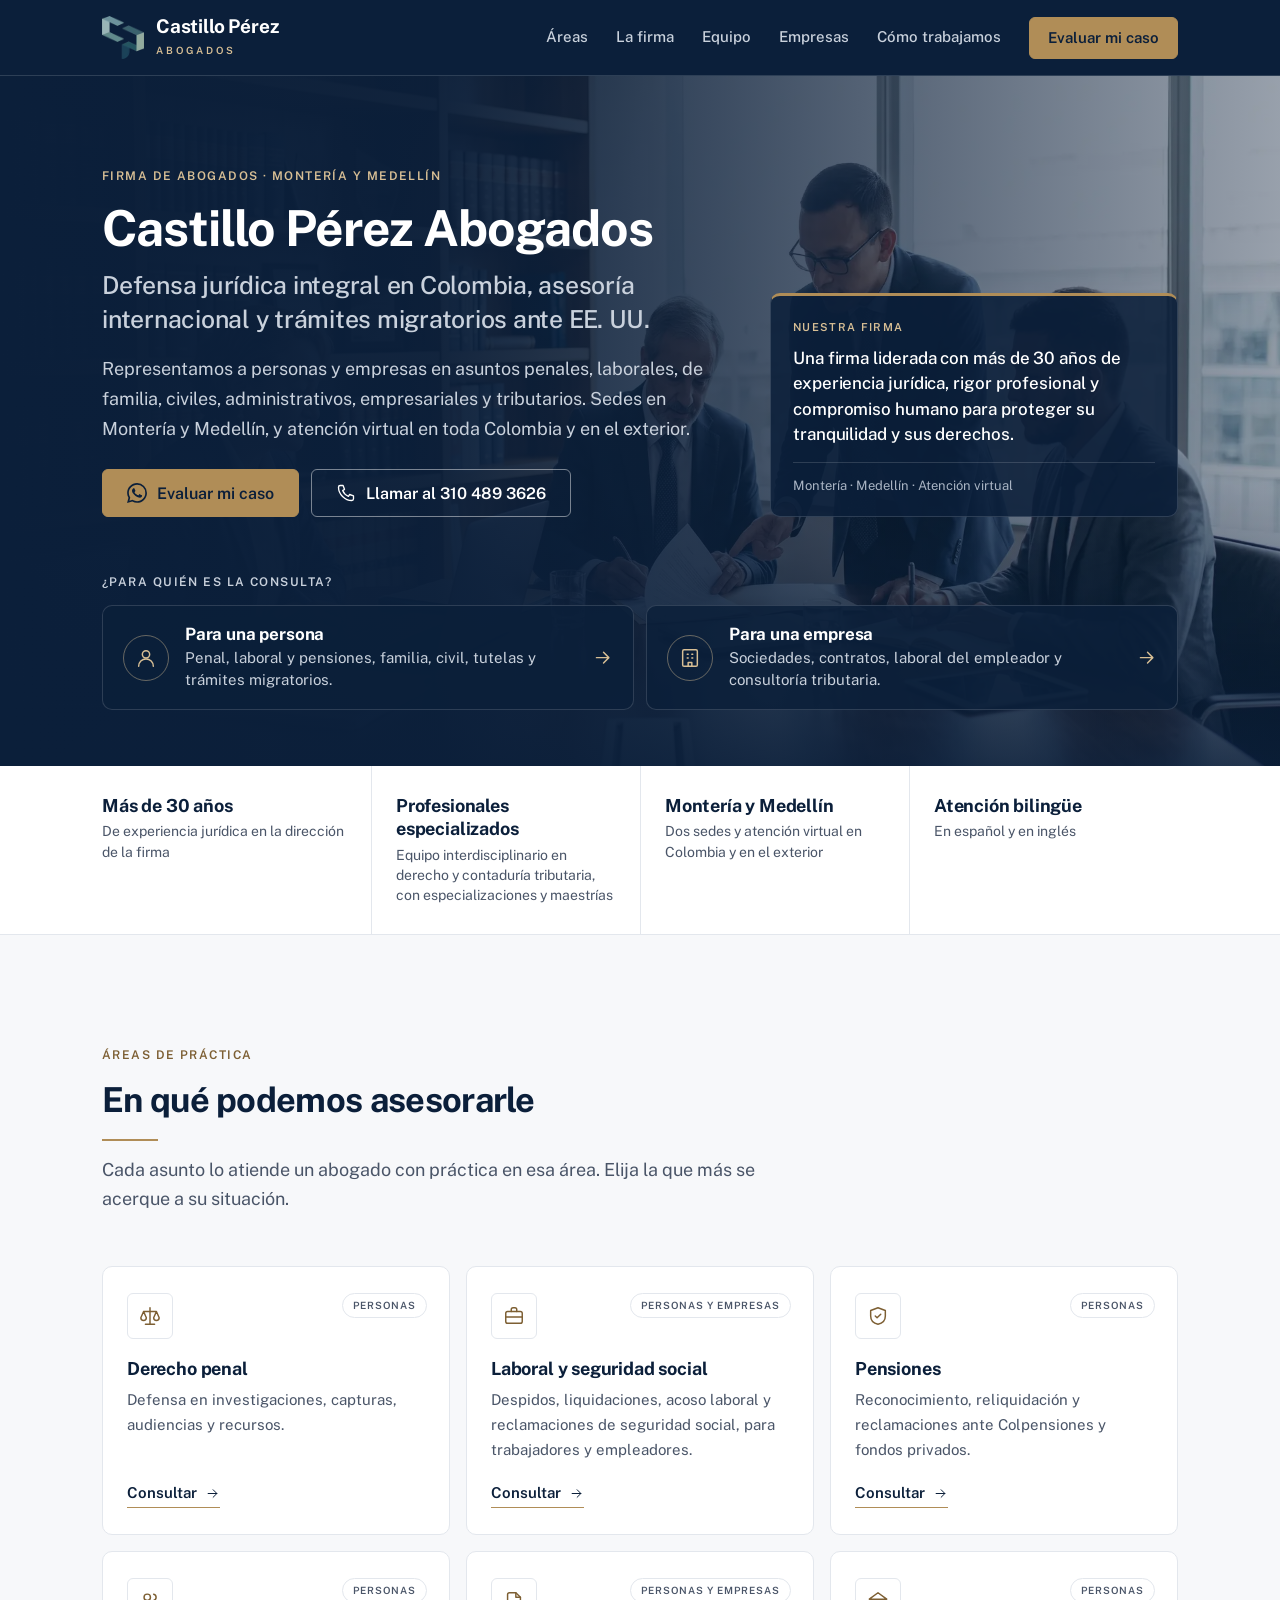
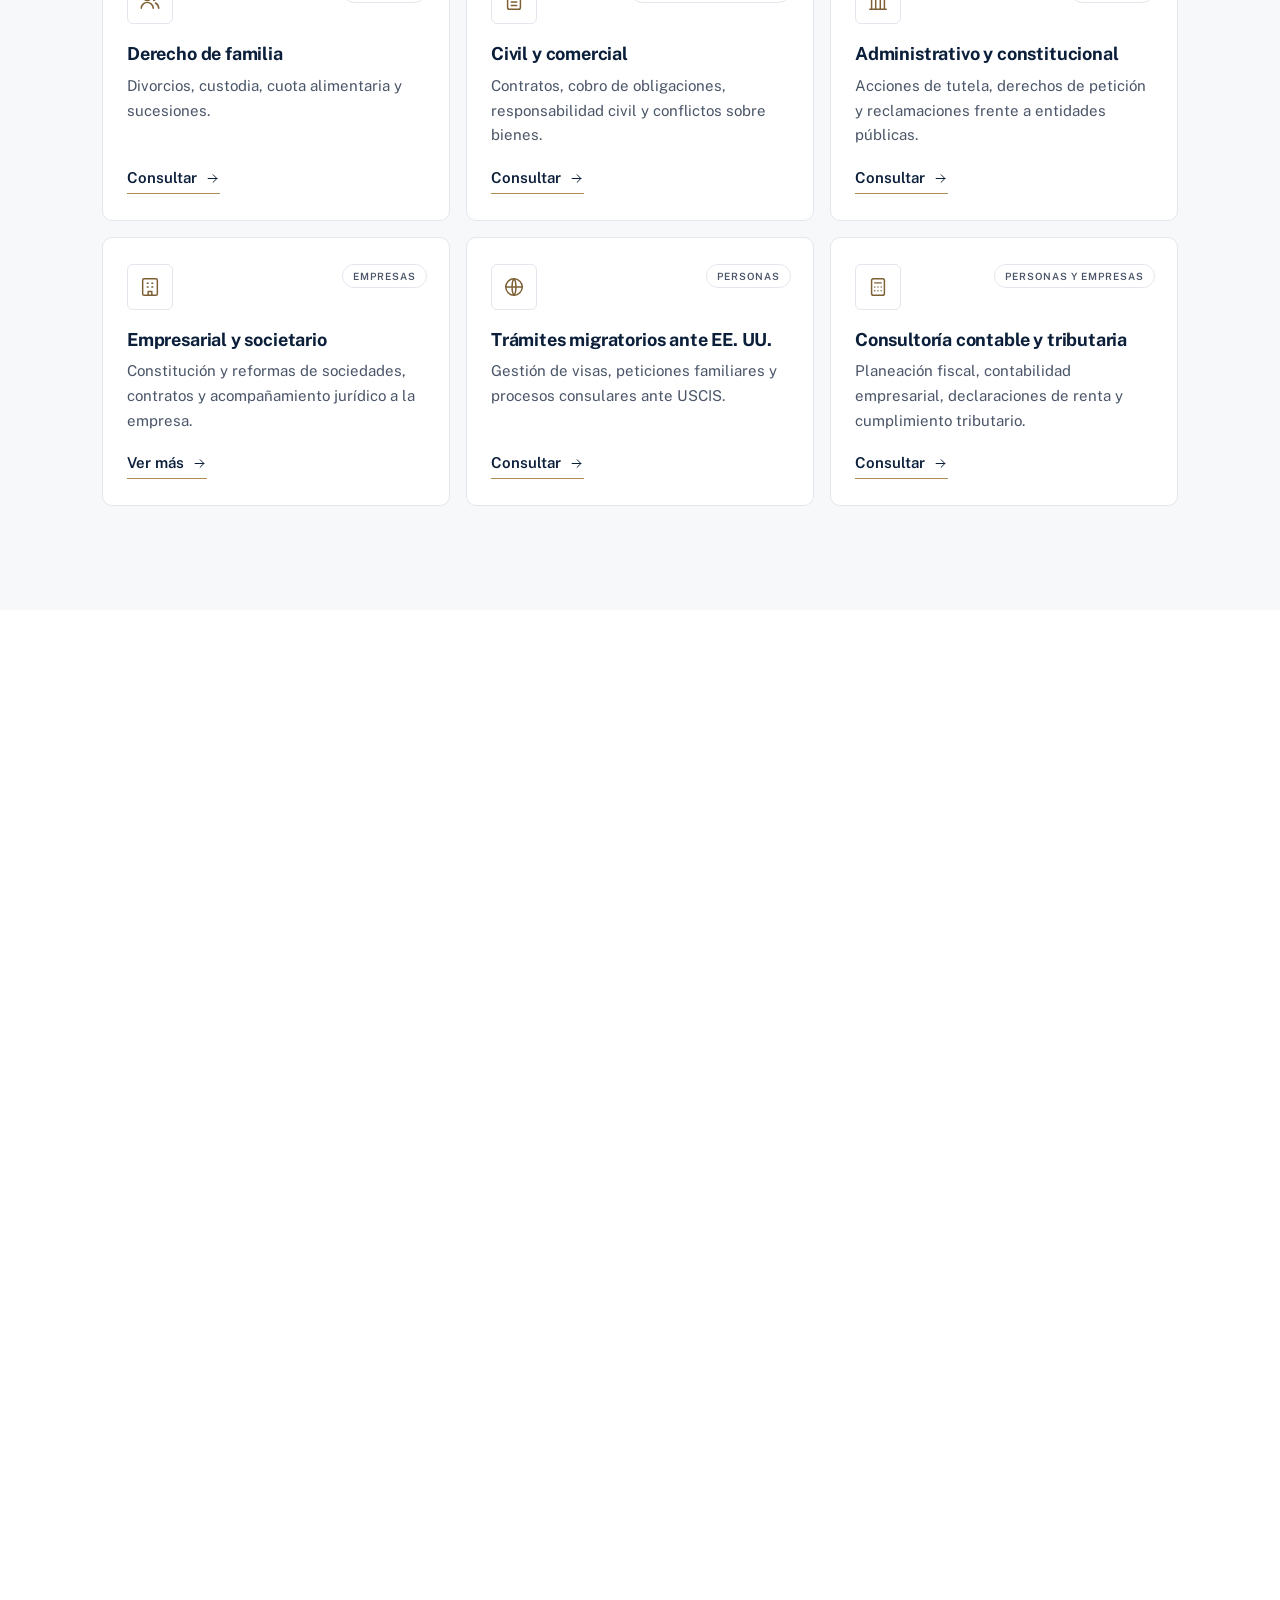
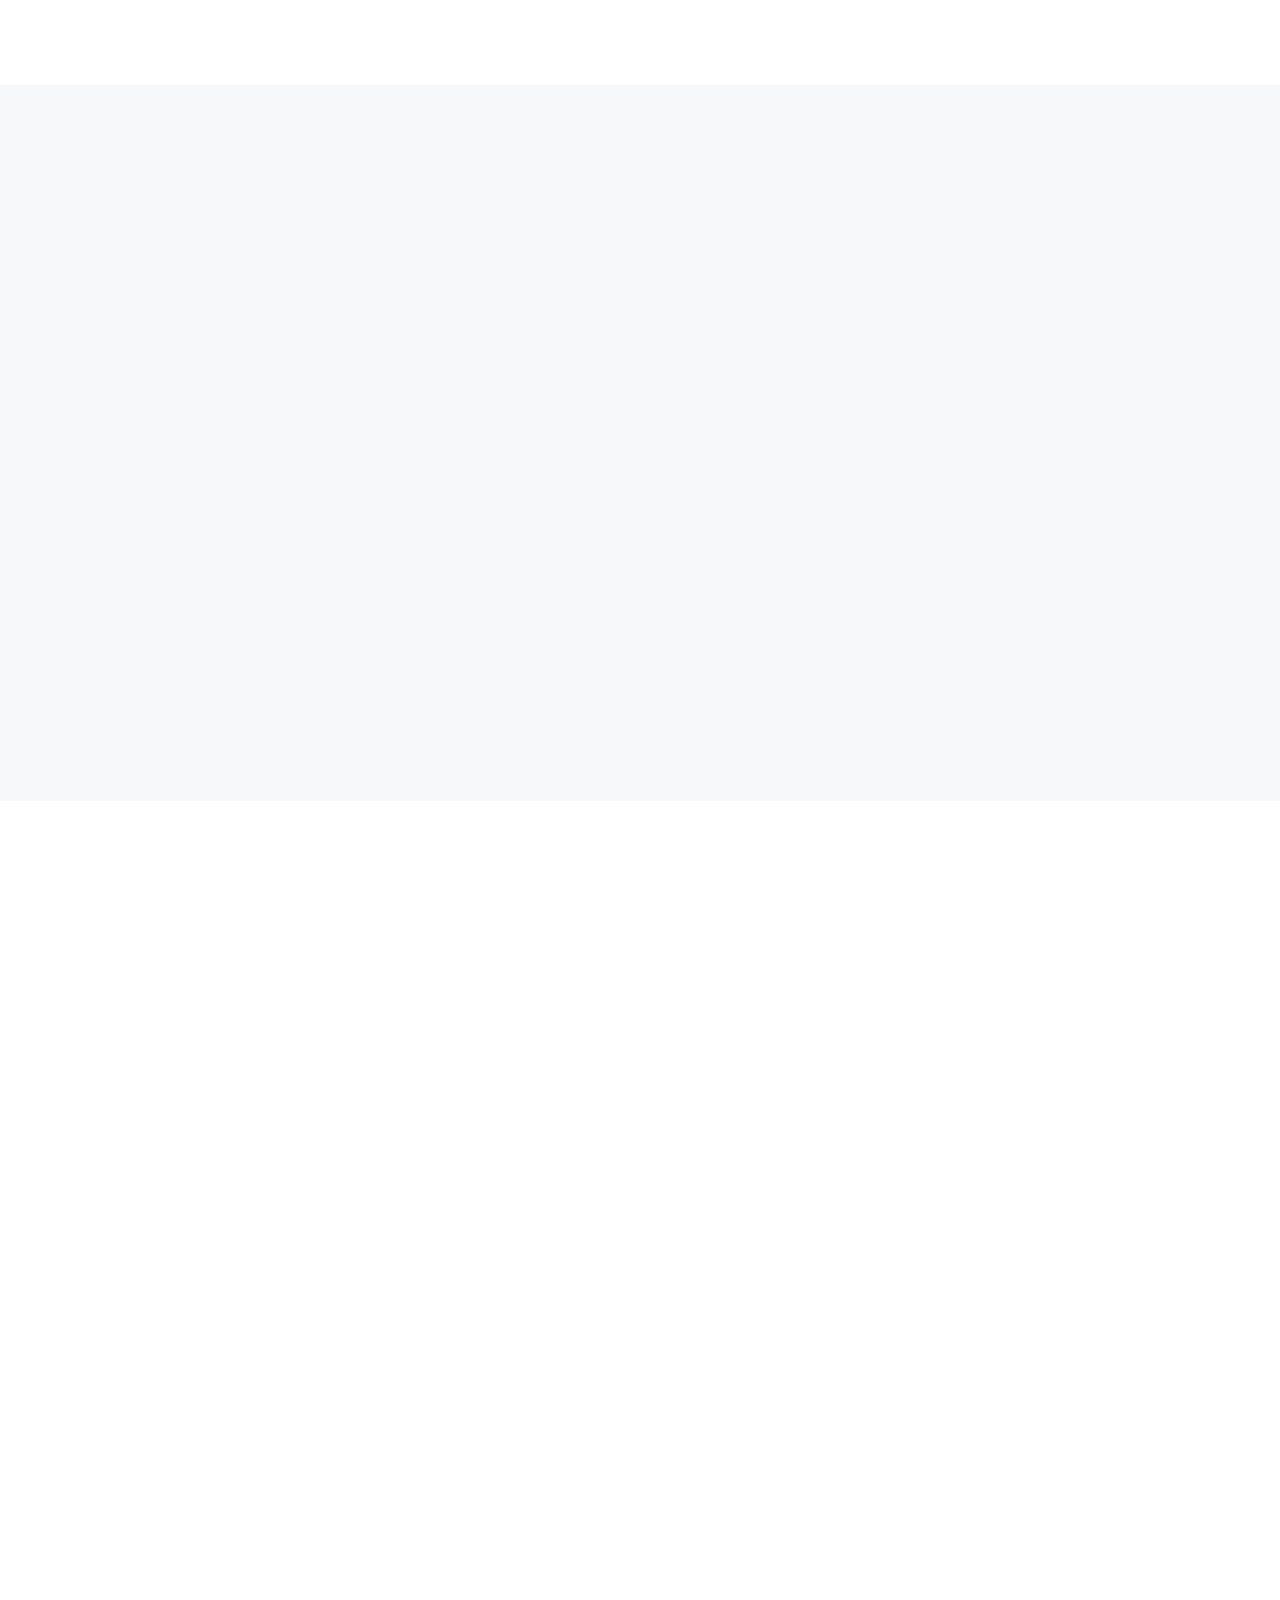
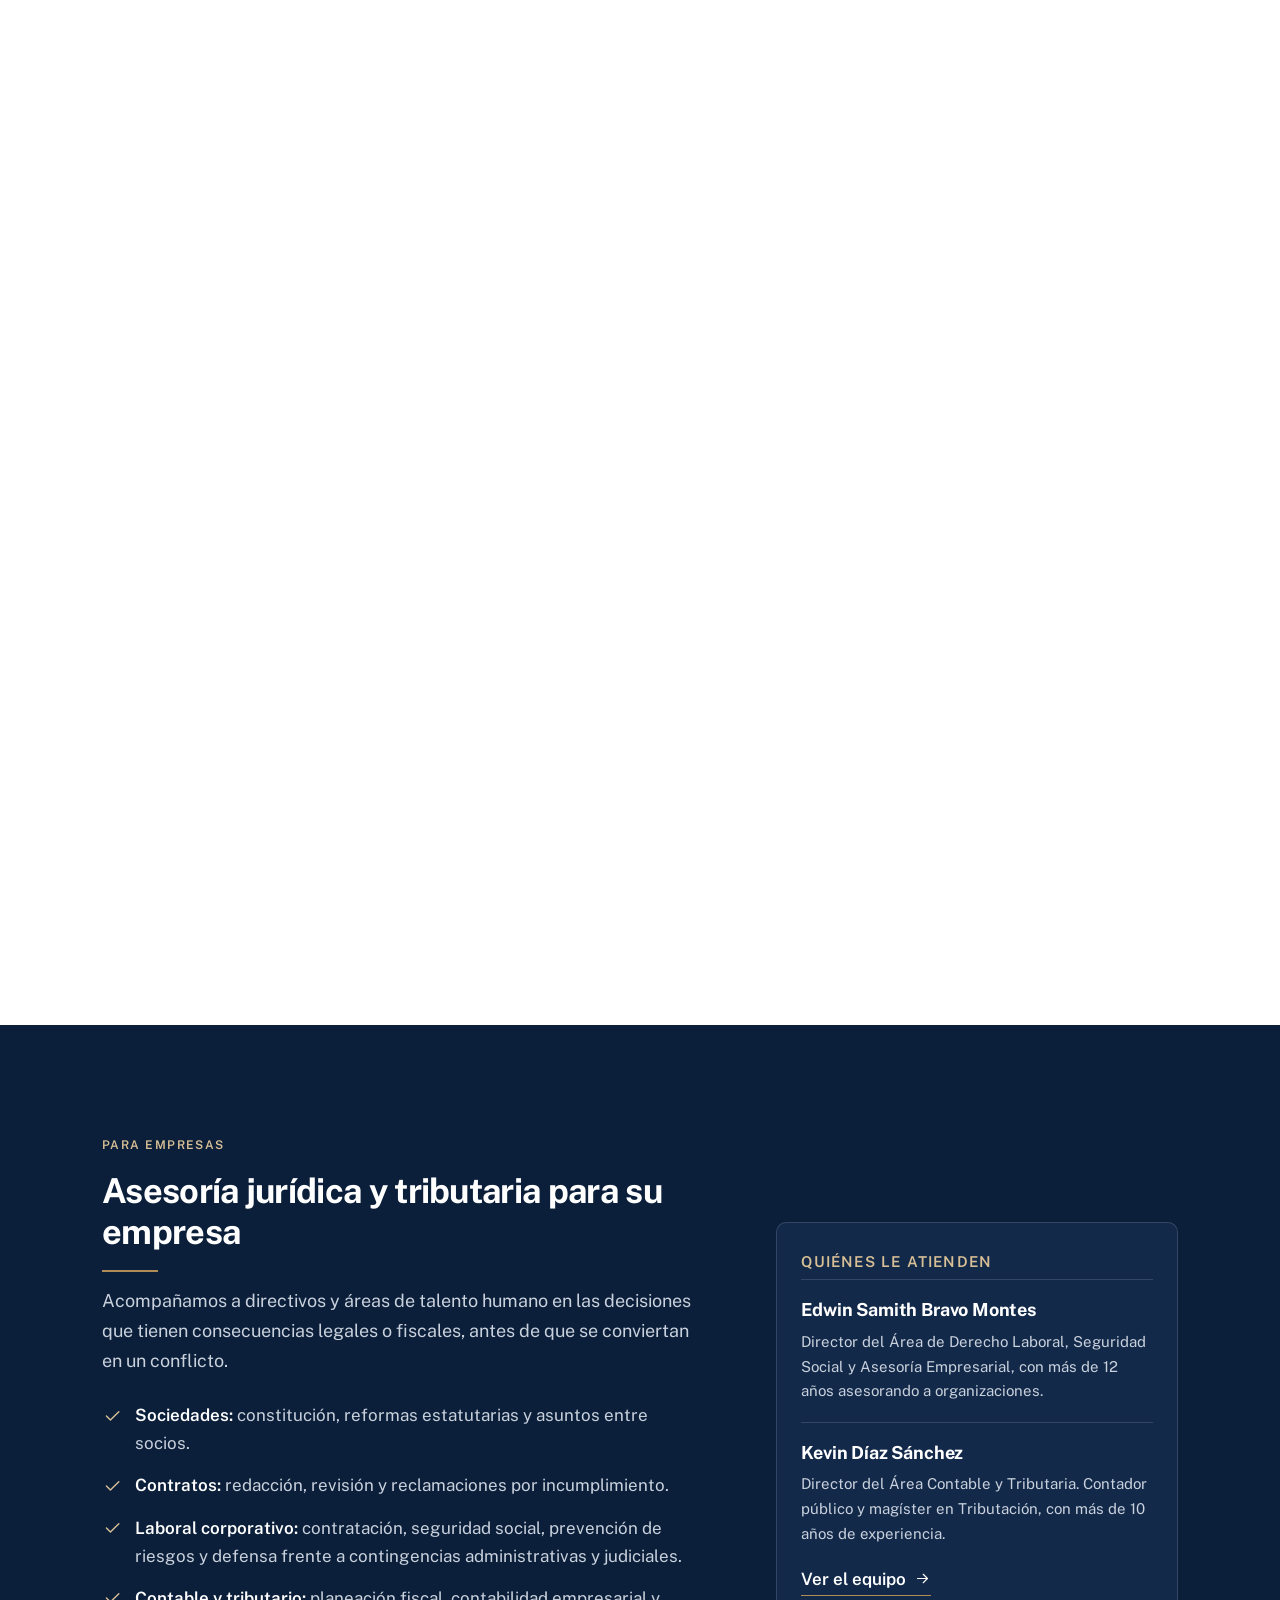
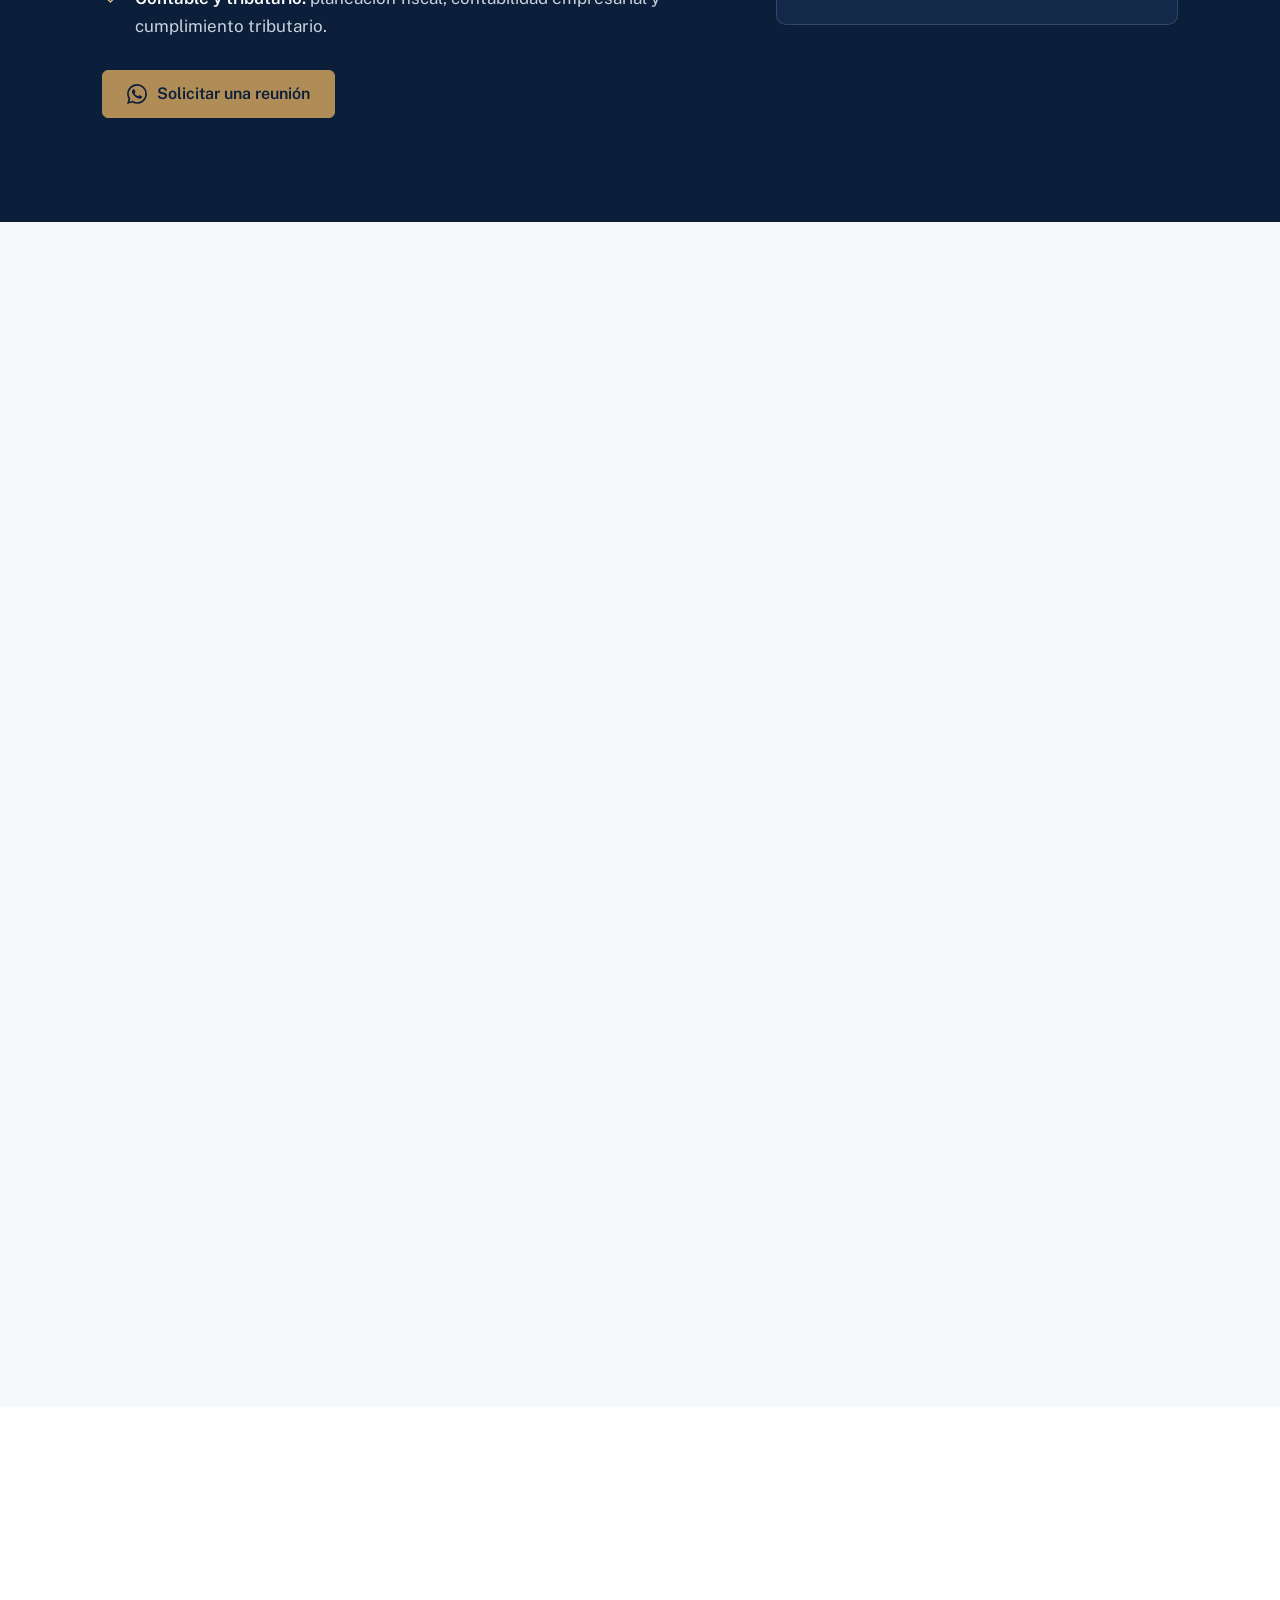
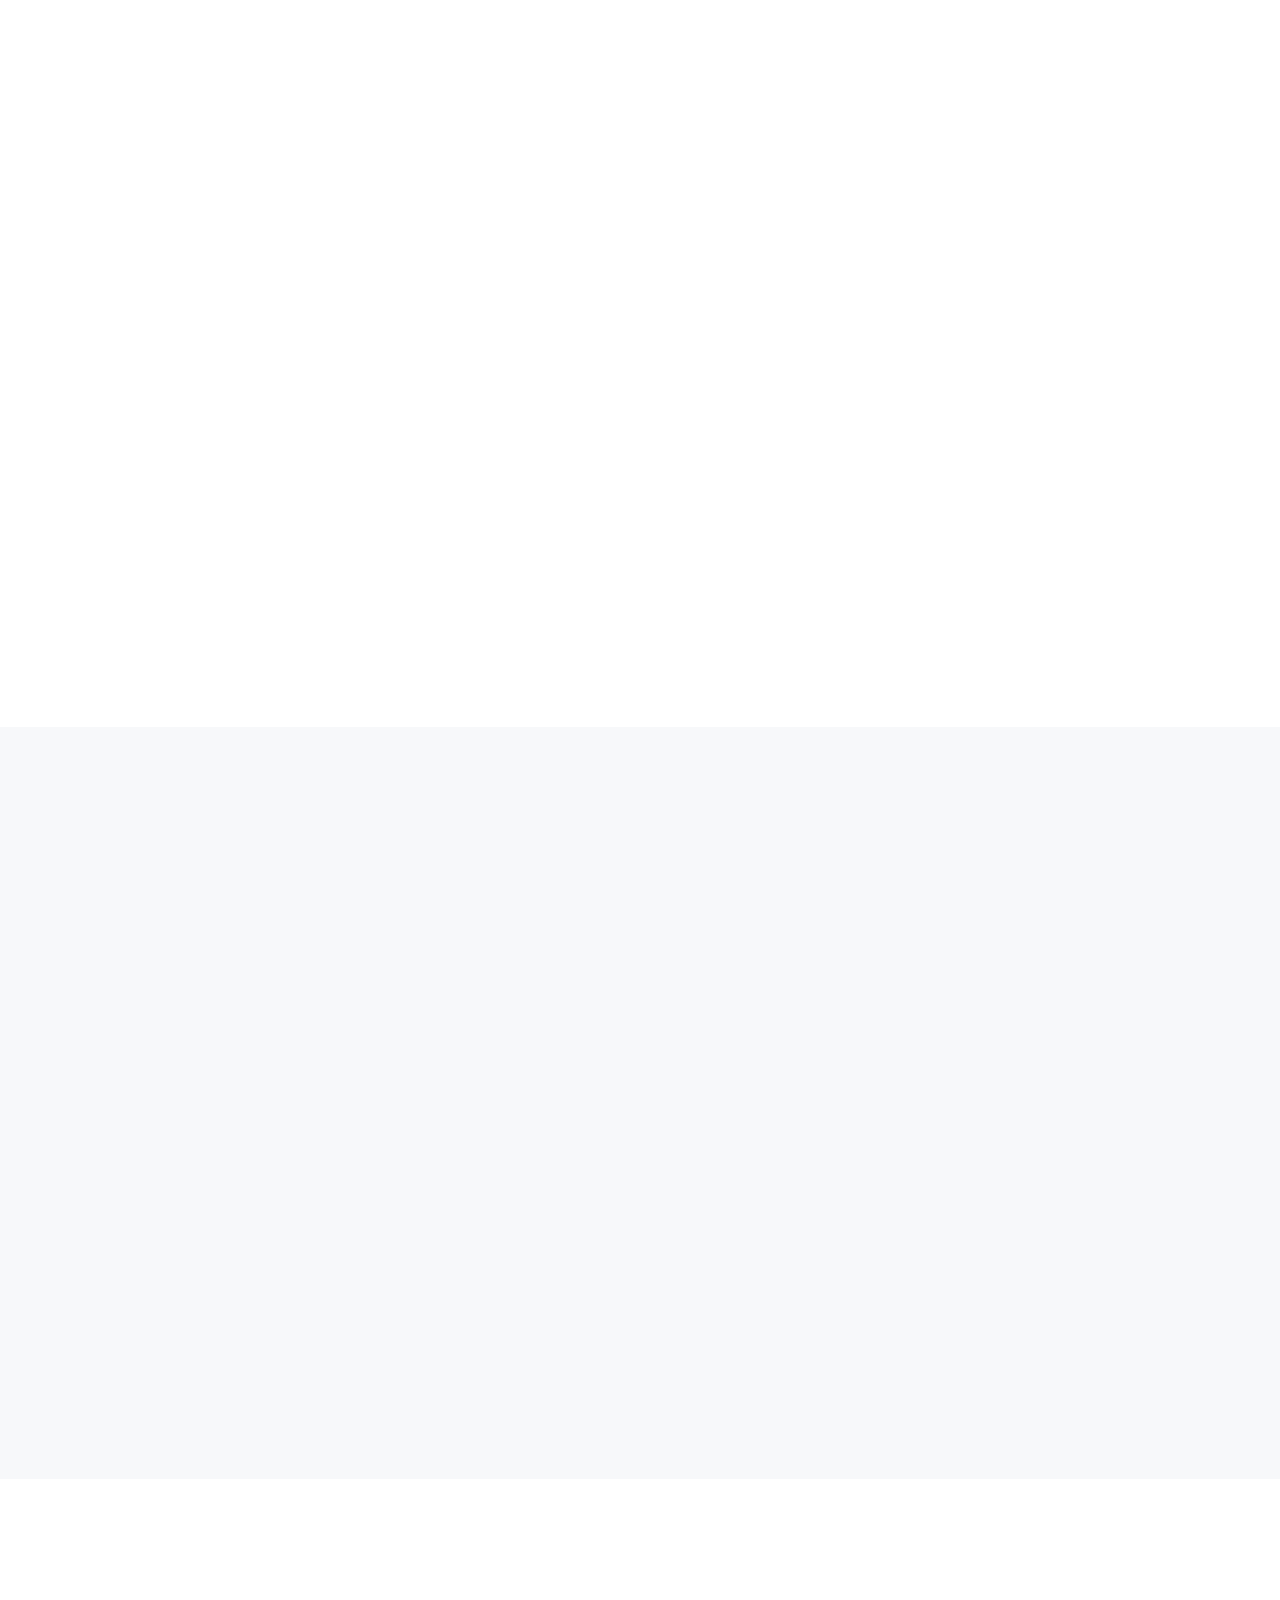
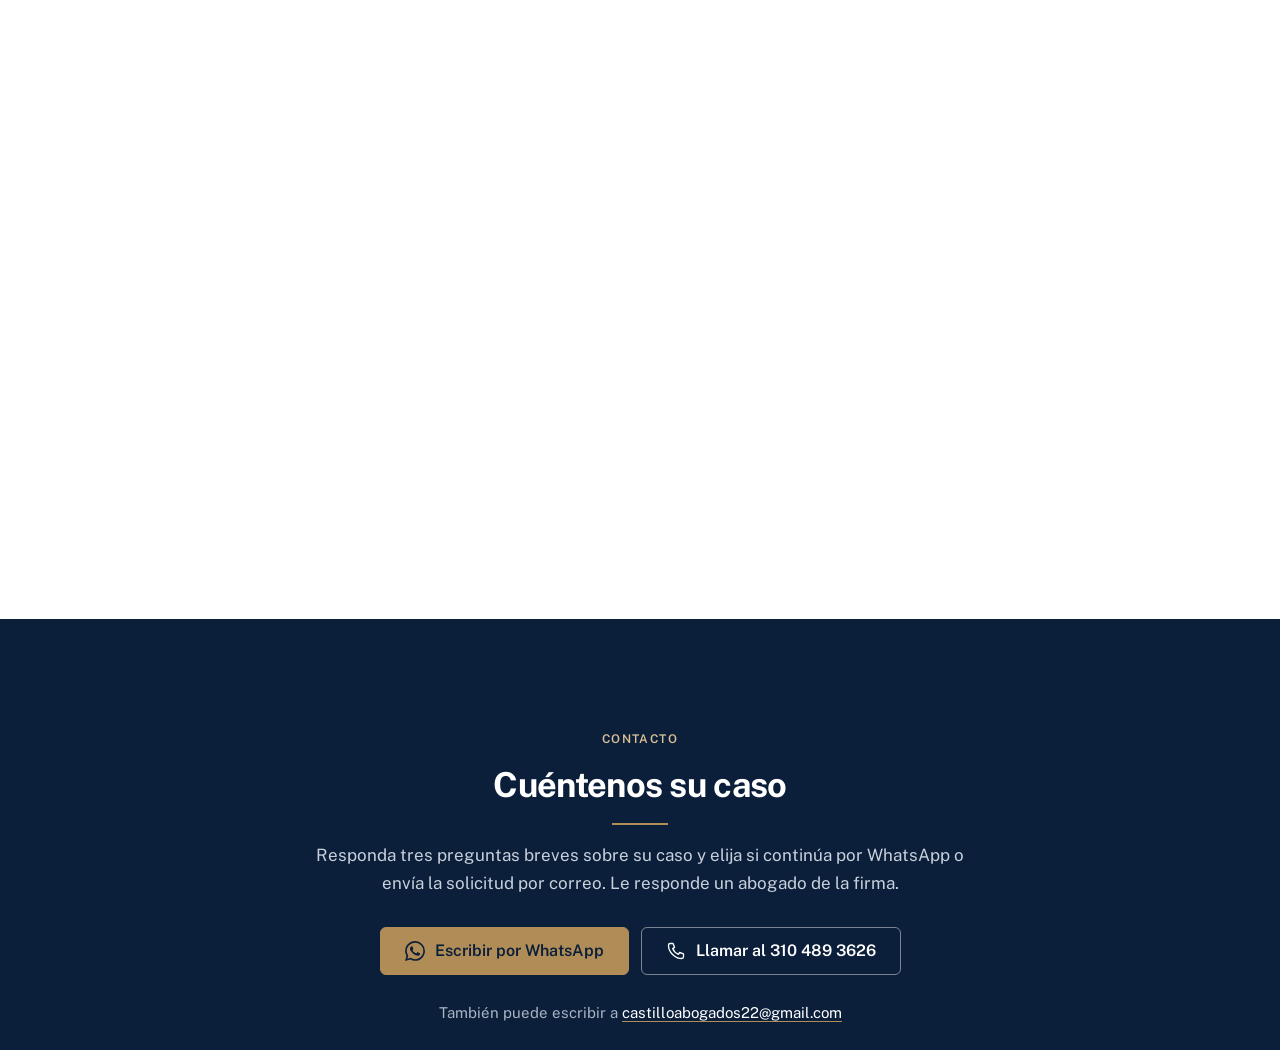
==== commit 0138d661: "Portada con imagen, textos formales, equipo directivo y reseñas de Google Hero - Fotografía de porta" ====
--- a/index.html
+++ b/index.html
@@ -3,16 +3,16 @@
 <head>
 <meta charset="UTF-8">
 <meta name="viewport" content="width=device-width, initial-scale=1">
-<title>Castillo Pérez Abogados | Montería · Medellín · Envigado</title>
-<meta name="description" content="Firma de abogados con sedes en Montería y Envigado (Medellín) y atención virtual en toda Colombia. Penal, laboral, pensiones, familia, civil, empresarial y tributario.">
+<title>Castillo Pérez Abogados | Abogados en Montería y Medellín</title>
+<meta name="description" content="Firma de abogados en Montería y Medellín. Defensa jurídica integral en Colombia, trámites migratorios ante EE. UU. y atención virtual nacional y en el exterior.">
 <link rel="canonical" href="https://castilloperezabogados.com/">
 <meta name="theme-color" content="#0B1F3A">
 
 <meta property="og:site_name" content="Castillo Pérez Abogados">
 <meta property="og:type" content="website">
 <meta property="og:locale" content="es_CO">
-<meta property="og:title" content="Castillo Pérez Abogados | Montería · Medellín · Envigado">
-<meta property="og:description" content="Asesoría y representación jurídica para personas y empresas. Sedes en Montería y Envigado y atención virtual en toda Colombia.">
+<meta property="og:title" content="Castillo Pérez Abogados | Abogados en Montería y Medellín">
+<meta property="og:description" content="Defensa jurídica integral en Colombia, asesoría internacional y trámites migratorios ante EE. UU. Sedes en Montería y Medellín.">
 <meta property="og:url" content="https://castilloperezabogados.com/">
 <meta property="og:image" content="https://castilloperezabogados.com/assets/img/og-castillo-perez.jpg">
 <meta property="og:image:width" content="1200">
@@ -23,6 +23,7 @@
 <link rel="icon" href="/assets/img/favicon-48.png" sizes="48x48" type="image/png">
 <link rel="apple-touch-icon" href="/assets/img/apple-touch-icon.png">
 
+<link rel="preload" as="image" href="/assets/img/hero/portada-1920.webp" imagesrcset="/assets/img/hero/portada-960.webp 960w, /assets/img/hero/portada-1920.webp 1920w" imagesizes="100vw" fetchpriority="high">
 <link rel="preload" href="/assets/fonts/public-sans-latin-400-normal.woff2" as="font" type="font/woff2" crossorigin>
 <link rel="preload" href="/assets/fonts/public-sans-latin-700-normal.woff2" as="font" type="font/woff2" crossorigin>
 <link rel="stylesheet" href="/assets/css/base.css">
@@ -125,7 +126,7 @@
     {
       "@type": "LegalService",
       "@id": "https://castilloperezabogados.com/#sede-envigado",
-      "name": "Castillo Pérez Abogados — Envigado",
+      "name": "Castillo Pérez Abogados — Medellín (Envigado)",
       "parentOrganization": {
         "@id": "https://castilloperezabogados.com/#firma"
       },
@@ -183,7 +184,7 @@
           "name": "¿Dónde atienden?",
           "acceptedAnswer": {
             "@type": "Answer",
-            "text": "En las oficinas de Montería (Calle 34 # 7-31, Centro) y de Envigado (Edificio Sofía), con cita previa, de lunes a viernes de 8:00 a. m. a 12:00 m. y de 2:00 a 6:00 p. m. También de forma virtual, por videollamada o llamada, en toda Colombia y para colombianos en el exterior."
+            "text": "En las sedes de Montería (Calle 34 # 7-31, Centro) y de Medellín (Edificio Sofía, Envigado, área metropolitana), con cita previa, de lunes a viernes de 8:00 a. m. a 12:00 m. y de 2:00 a 6:00 p. m. También de forma virtual, por videollamada o llamada, en toda Colombia y para colombianos en el exterior."
           }
         },
         {
@@ -280,29 +281,33 @@
 
 <!-- 1. HERO -->
 <section class="hero" id="inicio">
-  <div class="contenedor hero-rejilla">
-    <div>
-      <span class="sobretitulo">Firma de abogados · Montería y Envigado</span>
-      <h1>Castillo Pérez Abogados <span>Asesoría y representación jurídica para personas y empresas</span></h1>
-      <p class="hero-texto">Atendemos asuntos penales, laborales, de pensiones, de familia, civiles, administrativos, empresariales y tributarios. Oficinas en Montería y en Envigado, para el área metropolitana de Medellín, y atención virtual en toda Colombia.</p>
-      <div class="hero-acciones">
-        <a class="btn btn--bronce" href="https://wa.me/573104893626?text=Hola%2C%20quiero%20solicitar%20la%20evaluaci%C3%B3n%20de%20mi%20caso.%20Escribo%20desde%20la%20p%C3%A1gina%20de%20inicio." target="_blank" rel="noopener" data-cta="hero">
-          <svg class="ico ico--relleno" aria-hidden="true"><use href="#i-wa"/></svg>Evaluar mi caso
-        </a>
-        <a class="btn btn--linea-clara" href="tel:+573104893626" data-cta="hero">
-          <svg class="ico" aria-hidden="true"><use href="#i-telefono"/></svg>Llamar al 310 489 3626
-        </a>
-      </div>
-      <p class="hero-nota">
-        <svg class="ico" aria-hidden="true"><use href="#i-balanza"/></svg>
-        <span>Dirigida por una abogada que fue fiscal delegada y juez penal municipal.</span>
-      </p>
+  <img class="hero-fondo" src="/assets/img/hero/portada-1920.webp" srcset="/assets/img/hero/portada-960.webp 960w, /assets/img/hero/portada-1920.webp 1920w" sizes="100vw" width="1920" height="1072" alt="" fetchpriority="high" decoding="async">
+  <div class="contenedor hero-interior">
+    <div class="hero-rejilla">
+      <div class="hero-mensaje">
+        <span class="sobretitulo">Firma de abogados · Montería y Medellín</span>
+        <h1>Castillo Pérez Abogados <span>Defensa jurídica integral en Colombia, asesoría internacional y trámites migratorios ante EE.&nbsp;UU.</span></h1>
+        <p class="hero-texto">Representamos a personas y empresas en asuntos penales, laborales, de familia, civiles, administrativos, empresariales y tributarios. Sedes en Montería y Medellín, y atención virtual en toda Colombia y en el exterior.</p>
+        <div class="hero-acciones">
+          <a class="btn btn--bronce" href="https://wa.me/573104893626?text=Hola%2C%20quiero%20solicitar%20la%20evaluaci%C3%B3n%20de%20mi%20caso.%20Escribo%20desde%20la%20p%C3%A1gina%20de%20inicio." target="_blank" rel="noopener" data-cta="hero">
+            <svg class="ico ico--relleno" aria-hidden="true"><use href="#i-wa"/></svg>Evaluar mi caso
+          </a>
+          <a class="btn btn--linea-clara" href="tel:+573104893626" data-cta="hero">
+            <svg class="ico" aria-hidden="true"><use href="#i-telefono"/></svg>Llamar al 310 489 3626
+          </a>
+        </div>
+      </div>
+      <aside class="autoridad">
+        <p class="autoridad-titulo">Nuestra firma</p>
+        <p class="autoridad-texto">Una firma liderada con más de 30 años de experiencia jurídica, rigor profesional y compromiso humano para proteger su tranquilidad y sus derechos.</p>
+        <p class="autoridad-pie">Montería · Medellín · Atención virtual</p>
+      </aside>
     </div>
     <div class="rutas">
       <p class="rutas-titulo">¿Para quién es la consulta?</p>
       <a class="ruta" href="#servicios">
         <span class="ruta-ico"><svg class="ico" aria-hidden="true"><use href="#i-persona"/></svg></span>
-        <span><strong>Para una persona</strong><span>Penal, laboral, pensiones, familia, civil, tutelas y trámites migratorios.</span></span>
+        <span><strong>Para una persona</strong><span>Penal, laboral y pensiones, familia, civil, tutelas y trámites migratorios.</span></span>
         <svg class="ico" aria-hidden="true"><use href="#i-flecha"/></svg>
       </a>
       <a class="ruta" href="#empresas">
@@ -318,9 +323,9 @@
 <div class="hechos">
   <div class="contenedor">
     <ul class="hechos-lista">
-      <li><strong>Más de 30 años</strong><span>De trayectoria de la socia fundadora en la judicatura, la Fiscalía y el litigio</span></li>
-      <li><strong>6 profesionales</strong><span>En derecho y contaduría tributaria, con especializaciones y maestrías</span></li>
-      <li><strong>Montería y Envigado</strong><span>Dos oficinas y cobertura virtual en toda Colombia</span></li>
+      <li><strong>Más de 30 años</strong><span>De experiencia jurídica en la dirección de la firma</span></li>
+      <li><strong>Profesionales especializados</strong><span>Equipo interdisciplinario en derecho y contaduría tributaria, con especializaciones y maestrías</span></li>
+      <li><strong>Montería y Medellín</strong><span>Dos sedes y atención virtual en Colombia y en el exterior</span></li>
       <li><strong>Atención bilingüe</strong><span>En español y en inglés</span></li>
     </ul>
   </div>
@@ -358,7 +363,7 @@
         <h3>Pensiones</h3>
         <p>Reconocimiento, reliquidación y reclamaciones ante Colpensiones y fondos privados.</p>
         <div class="area-pie">
-          <a class="enlace" href="https://wa.me/573104893626?text=Hola%2C%20necesito%20asesor%C3%ADa%20sobre%20mi%20pensi%C3%B3n.%20Escribo%20desde%20la%20p%C3%A1gina%20de%20inicio." target="_blank" rel="noopener" data-cta="area" data-area="pensiones">Consultar<svg class="ico" aria-hidden="true"><use href="#i-flecha"/></svg></a>
+          <a class="enlace" href="https://wa.me/573104893626?text=Hola%2C%20necesito%20asesor%C3%ADa%20sobre%20mi%20pensi%C3%B3n.%20Escribo%20desde%20la%20p%C3%A1gina%20de%20inicio." target="_blank" rel="noopener" data-cta="area" data-area="laboral">Consultar<svg class="ico" aria-hidden="true"><use href="#i-flecha"/></svg></a>
           <span class="etiqueta">Personas</span>
         </div>
       </article>
@@ -425,14 +430,14 @@
   <div class="contenedor">
     <div class="urgente">
       <div>
-        <h2 id="urgente-titulo">Si su caso tiene una fecha encima</h2>
-        <p>Una captura, una audiencia próxima o un término que está por vencer no admiten espera. Llame o escriba indicando la fecha límite y la ciudad, para que su mensaje se atienda primero.</p>
+        <h2 id="urgente-titulo">Atención prioritaria para términos próximos a vencer o diligencias urgentes</h2>
+        <p>Cuando existe una captura, una audiencia programada o un término legal próximo a vencer, el tiempo es determinante. Contáctenos indicando su ciudad y la fecha límite para priorizar la revisión de su caso.</p>
       </div>
       <div class="urgente-acciones">
         <a class="btn btn--bronce" href="tel:+573104893626" data-cta="urgente">
-          <svg class="ico" aria-hidden="true"><use href="#i-telefono"/></svg>Llamar ahora
+          <svg class="ico" aria-hidden="true"><use href="#i-telefono"/></svg>Llamar al 310 489 3626
         </a>
-        <a class="btn btn--linea-clara" href="https://wa.me/573104893626?text=Hola%2C%20tengo%20un%20caso%20urgente.%20La%20fecha%20l%C3%ADmite%20es%3A%20" target="_blank" rel="noopener" data-cta="urgente" data-urgencia="termino_proximo">
+        <a class="btn btn--linea-clara" href="https://wa.me/573104893626?text=Hola%2C%20tengo%20un%20caso%20con%20un%20t%C3%A9rmino%20pr%C3%B3ximo%20a%20vencer.%20La%20fecha%20l%C3%ADmite%20es%3A%20" target="_blank" rel="noopener" data-cta="urgente" data-urgencia="termino_proximo">
           <svg class="ico ico--relleno" aria-hidden="true"><use href="#i-wa"/></svg>Escribir por WhatsApp
         </a>
       </div>
@@ -446,22 +451,22 @@
     <div>
       <div class="encabezado-seccion">
         <span class="sobretitulo">La firma</span>
-        <h2>Una firma que conoce el proceso desde adentro</h2>
-        <p class="entradilla">Castillo Pérez Abogados asesora y representa a personas y empresas desde Montería y Envigado. Su socia fundadora ejerció como fiscal delegada y como juez penal municipal antes de dedicarse al litigio.</p>
+        <h2>Rigor profesional y compromiso humano</h2>
+        <p class="entradilla">Castillo Pérez Abogados asesora y representa a personas y empresas desde Montería y Medellín, con una dirección que suma más de 30 años de experiencia jurídica.</p>
       </div>
       <blockquote class="cita">
         <p>«Lealtad y responsabilidad».</p>
-        <cite>Bleider Astrid Castillo Mercado, socia fundadora</cite>
+        <cite>Bleider Astrid Castillo Mercado, CEO y directora general</cite>
       </blockquote>
     </div>
     <ol class="razones">
       <li>
         <span class="razon-num">01</span>
-        <div><h3>Experiencia en fiscalía y judicatura</h3><p>La dirección de la firma ha trabajado del lado de quien investiga y de quien decide. Esa experiencia orienta la estrategia de cada caso penal.</p></div>
+        <div><h3>Más de 30 años de experiencia jurídica</h3><p>La dirección de la firma ha ejercido en el litigio, la Fiscalía y la judicatura. Esa trayectoria orienta la estrategia de cada caso.</p></div>
       </li>
       <li>
         <span class="razon-num">02</span>
-        <div><h3>Un abogado responsable por área</h3><p>Su asunto lo lleva un profesional con práctica en esa materia, y usted sabe desde el inicio quién es.</p></div>
+        <div><h3>Un profesional responsable por área</h3><p>Su asunto lo dirige un profesional con práctica en esa materia, y usted sabe desde el inicio quién es.</p></div>
       </li>
       <li>
         <span class="razon-num">03</span>
@@ -469,7 +474,7 @@
       </li>
       <li>
         <span class="razon-num">04</span>
-        <div><h3>Atención presencial y virtual</h3><p>Puede reunirse con su abogado en las oficinas de Montería o Envigado, con cita previa, o por videollamada o llamada desde cualquier ciudad.</p></div>
+        <div><h3>Atención presencial y virtual</h3><p>Puede reunirse con su abogado en las sedes de Montería o Medellín, con cita previa, o por videollamada o llamada desde cualquier ciudad o país.</p></div>
       </li>
     </ol>
   </div>
@@ -480,8 +485,8 @@
   <div class="contenedor">
     <div class="encabezado-seccion">
       <span class="sobretitulo">Equipo</span>
-      <h2>El equipo de la firma</h2>
-      <p class="entradilla">Seis profesionales en derecho y contaduría tributaria. Esta es la formación, la trayectoria y las áreas de cada uno.</p>
+      <h2>Dirección y coordinación de áreas</h2>
+      <p class="entradilla">Un equipo interdisciplinario en derecho y contaduría tributaria. Esta es la formación, la trayectoria y el área de cada profesional.</p>
     </div>
     <div class="equipo">
       <article class="persona">
@@ -490,8 +495,8 @@
         </div>
         <div class="persona-cuerpo">
           <h3>Dra. Bleider Astrid Castillo Mercado</h3>
-          <p class="persona-cargo">Socia fundadora · Directora</p>
-          <p class="persona-bio">Abogada de la Universidad Libre de Barranquilla. Especialista en Derecho Penal y Criminología (Universidad de Medellín) y en Derecho Constitucional. Ex fiscal delegada y ex juez penal municipal. Más de 30 años de experiencia en el ejercicio jurídico y la judicatura.</p>
+          <p class="persona-cargo">CEO · Directora General</p>
+          <p class="persona-bio">Abogada de la Universidad Libre, especialista en Derecho Penal y Criminología (Universidad de Medellín) y en Derecho Constitucional. Cuenta con más de 30 años de trayectoria en el ejercicio jurídico, que incluyen su paso por la Fiscalía como fiscal delegada y por la judicatura como juez penal municipal.</p>
           <ul class="persona-areas"><li>Penal</li><li>Constitucional</li><li>Civil</li><li>Familia</li><li>Derechos humanos</li></ul>
         </div>
       </article>
@@ -499,9 +504,9 @@
         <div class="persona-foto"><div class="persona-iniciales" aria-hidden="true"><span>CP</span></div></div>
         <div class="persona-cuerpo">
           <h3>Dr. Carlos Alberto Pérez Escobar</h3>
-          <p class="persona-cargo">Socio · Penal, penal internacional y constitucional</p>
-          <p class="persona-bio">Abogado de la Universidad del Sinú. Especialista en Derecho Penal, Derecho Penal Internacional y Derecho Constitucional.</p>
-          <ul class="persona-areas"><li>Penal</li><li>Penal internacional</li><li>Constitucional</li><li>Litigios</li></ul>
+          <p class="persona-cargo">Director del Área de Derecho Penal, Penal Internacional y Constitucional</p>
+          <p class="persona-bio">Abogado de la Universidad del Sinú. Magíster en Derecho Internacional (España) y especialista en Derecho Penal, Derecho Penal Internacional y Derecho Constitucional.</p>
+          <ul class="persona-areas"><li>Penal</li><li>Penal internacional</li><li>Constitucional</li></ul>
         </div>
       </article>
       <article class="persona">
@@ -510,9 +515,9 @@
         </div>
         <div class="persona-cuerpo">
           <h3>Dr. Carlos Alberto Fernández Castillo</h3>
-          <p class="persona-cargo">Abogado · Litigio y trámites migratorios (EE.&nbsp;UU.)</p>
-          <p class="persona-bio">Abogado de la Universidad del Sinú, con estudios de posgrado en Derechos Humanos. 10 años de experiencia en derecho penal, civil, laboral, administrativo y derechos humanos, y más de 3 años en gestión documental y trámites migratorios ante USCIS.</p>
-          <ul class="persona-areas"><li>Litigio</li><li>Derechos humanos</li><li>Migratorio EE.&nbsp;UU.</li></ul>
+          <p class="persona-cargo">Coordinador del Área de Trámites Migratorios (EE.&nbsp;UU.) y Litigio</p>
+          <p class="persona-bio">Abogado de la Universidad del Sinú, con estudios en Derechos Humanos. Políglota, con dominio de varios idiomas. 10 años de experiencia profesional y más de 3 años gestionando procesos ante USCIS y trámites consulares.</p>
+          <ul class="persona-areas"><li>Migratorio EE.&nbsp;UU.</li><li>Litigio</li><li>Derechos humanos</li></ul>
         </div>
       </article>
       <article class="persona">
@@ -521,27 +526,27 @@
         </div>
         <div class="persona-cuerpo">
           <h3>Dr. Álvaro Fernández</h3>
-          <p class="persona-cargo">Abogado · Laboral, seguridad social y trámites migratorios (EE.&nbsp;UU.)</p>
-          <p class="persona-bio">Abogado de la Universidad del Sinú, especialista en Derecho Laboral y Seguridad Social. Bilingüe (español e inglés), con 9 años de experiencia en asesoría y litigio laboral, seguridad social, derecho civil y acompañamiento en procesos migratorios ante USCIS y trámites consulares.</p>
-          <ul class="persona-areas"><li>Laboral</li><li>Seguridad social</li><li>Civil</li><li>Migratorio EE.&nbsp;UU.</li></ul>
+          <p class="persona-cargo">Abogado Especialista en Derecho Laboral, Seguridad Social y Gestión Migratoria (EE.&nbsp;UU.)</p>
+          <p class="persona-bio">Abogado de la Universidad del Sinú, especialista en Derecho Laboral y Seguridad Social. Bilingüe (español e inglés), con 9 años de experiencia.</p>
+          <ul class="persona-areas"><li>Laboral</li><li>Seguridad social</li><li>Migratorio EE.&nbsp;UU.</li></ul>
         </div>
       </article>
       <article class="persona">
         <div class="persona-foto"><div class="persona-iniciales" aria-hidden="true"><span>EB</span></div></div>
         <div class="persona-cuerpo">
           <h3>Dr. Edwin Samith Bravo Montes</h3>
-          <p class="persona-cargo">Abogado · Laboral, seguridad social y asesoría empresarial</p>
-          <p class="persona-bio">Abogado especialista en Derecho Laboral y Seguridad Social. Más de 12 años asesorando a empresas y organizaciones en derecho laboral corporativo, seguridad social, contratación, prevención de riesgos jurídicos y cumplimiento normativo.</p>
-          <ul class="persona-areas"><li>Empresarial y societario</li><li>Laboral corporativo</li><li>Seguridad social</li></ul>
+          <p class="persona-cargo">Director del Área de Derecho Laboral, Seguridad Social y Asesoría Empresarial</p>
+          <p class="persona-bio">Más de 12 años asesorando a organizaciones en derecho laboral corporativo, contratación y prevención de contingencias.</p>
+          <ul class="persona-areas"><li>Laboral corporativo</li><li>Seguridad social</li><li>Asesoría empresarial</li></ul>
         </div>
       </article>
       <article class="persona">
         <div class="persona-foto"><div class="persona-iniciales" aria-hidden="true"><span>KD</span></div></div>
         <div class="persona-cuerpo">
           <h3>Kevin Díaz Sánchez</h3>
-          <p class="persona-cargo">Contador público · Magíster en Tributación</p>
-          <p class="persona-bio">Contador público de la Universidad Cooperativa de Colombia y magíster en Tributación de la Universidad Libre de Colombia. Más de 10 años asesorando a empresas en gestión contable, tributaria y financiera.</p>
-          <ul class="persona-areas"><li>Consultoría tributaria</li><li>Planeación fiscal</li><li>Contabilidad empresarial</li><li>Declaraciones de renta</li></ul>
+          <p class="persona-cargo">Director del Área Contable y Tributaria</p>
+          <p class="persona-bio">Contador público de la Universidad Cooperativa de Colombia y magíster en Tributación de la Universidad Libre. Más de 10 años de experiencia en planeación fiscal y asesoría financiera empresarial.</p>
+          <ul class="persona-areas"><li>Planeación fiscal</li><li>Consultoría tributaria</li><li>Asesoría financiera</li></ul>
         </div>
       </article>
     </div>
@@ -570,9 +575,9 @@
     <aside class="tarjeta-marino">
       <p class="persona-cargo">Quiénes le atienden</p>
       <h3>Edwin Samith Bravo Montes</h3>
-      <p>Abogado especialista en Derecho Laboral y Seguridad Social, con más de 12 años asesorando a empresas y organizaciones.</p>
+      <p>Director del Área de Derecho Laboral, Seguridad Social y Asesoría Empresarial, con más de 12 años asesorando a organizaciones.</p>
       <h3>Kevin Díaz Sánchez</h3>
-      <p>Contador público y magíster en Tributación, con más de 10 años en gestión contable, tributaria y financiera.</p>
+      <p>Director del Área Contable y Tributaria. Contador público y magíster en Tributación, con más de 10 años de experiencia.</p>
       <a class="enlace" href="#equipo" style="color:var(--blanco)">Ver el equipo<svg class="ico" aria-hidden="true"><use href="#i-flecha"/></svg></a>
     </aside>
   </div>
@@ -627,22 +632,44 @@
 </section>
 
 <!-- 9. OPINIONES -->
-<section class="seccion" id="opiniones" aria-labelledby="opiniones-titulo">
-  <div class="contenedor">
-    <div class="opiniones">
-      <div>
+<section class="seccion" id="opiniones">
+  <div class="contenedor">
+    <div class="opiniones-cab">
+      <div class="encabezado-seccion">
+        <span class="sobretitulo">Opiniones</span>
+        <h2>Lo que opinan quienes ya fueron atendidos</h2>
+      </div>
+      <div class="opiniones-nota">
         <p class="nota"><b>4,9</b><span>de 5</span></p>
-        <div class="estrellas" aria-hidden="true">
-          <svg class="ico ico--relleno"><use href="#i-estrella"/></svg><svg class="ico ico--relleno"><use href="#i-estrella"/></svg><svg class="ico ico--relleno"><use href="#i-estrella"/></svg><svg class="ico ico--relleno"><use href="#i-estrella"/></svg><svg class="ico ico--relleno"><use href="#i-estrella"/></svg>
-        </div>
+        <div class="estrellas" role="img" aria-label="5 de 5 estrellas"><svg class="ico ico--relleno" aria-hidden="true"><use href="#i-estrella"/></svg><svg class="ico ico--relleno" aria-hidden="true"><use href="#i-estrella"/></svg><svg class="ico ico--relleno" aria-hidden="true"><use href="#i-estrella"/></svg><svg class="ico ico--relleno" aria-hidden="true"><use href="#i-estrella"/></svg><svg class="ico ico--relleno" aria-hidden="true"><use href="#i-estrella"/></svg></div>
         <small>27 opiniones en Google · noviembre de 2026</small>
       </div>
-      <div>
-        <h2 id="opiniones-titulo">Lo que opinan quienes ya fueron atendidos</h2>
-        <p>Las opiniones se publican en la ficha de la firma en Google, donde puede leerlas completas y sin edición.</p>
-        <a class="enlace" href="https://www.google.com/maps/search/?api=1&amp;query=Castillo%20P%C3%A9rez%20Abogados%20Asesor%C3%ADas%20y%20Consultor%C3%ADas%20Monter%C3%ADa" target="_blank" rel="noopener" data-cta="opiniones">Ver las opiniones en Google<svg class="ico" aria-hidden="true"><use href="#i-flecha"/></svg></a>
-      </div>
-    </div>
+    </div>
+    <div class="resenas">
+      <figure class="resena">
+        <div class="estrellas" role="img" aria-label="5 de 5 estrellas"><svg class="ico ico--relleno" aria-hidden="true"><use href="#i-estrella"/></svg><svg class="ico ico--relleno" aria-hidden="true"><use href="#i-estrella"/></svg><svg class="ico ico--relleno" aria-hidden="true"><use href="#i-estrella"/></svg><svg class="ico ico--relleno" aria-hidden="true"><use href="#i-estrella"/></svg><svg class="ico ico--relleno" aria-hidden="true"><use href="#i-estrella"/></svg></div>
+        <blockquote><p>Fue una muy buena experiencia contar con su asesoría y apoyo. Nos sentimos muy bien representados, siempre nos asesoraron desde la realidad, la transparencia, amabilidad y sentimos como familia la empatía en la situación del caso que se llevó. Muy recomendados por su combinación de excelencia y servicio. Muchas gracias.</p></blockquote>
+        <figcaption><span class="resena-inicial" aria-hidden="true">L</span><span><strong>Luisa Rave</strong><span>Opinión publicada en Google</span></span></figcaption>
+      </figure>
+      <figure class="resena">
+        <div class="estrellas" role="img" aria-label="5 de 5 estrellas"><svg class="ico ico--relleno" aria-hidden="true"><use href="#i-estrella"/></svg><svg class="ico ico--relleno" aria-hidden="true"><use href="#i-estrella"/></svg><svg class="ico ico--relleno" aria-hidden="true"><use href="#i-estrella"/></svg><svg class="ico ico--relleno" aria-hidden="true"><use href="#i-estrella"/></svg><svg class="ico ico--relleno" aria-hidden="true"><use href="#i-estrella"/></svg></div>
+        <blockquote><p>Me atendió el abogado Alvaro. Fue muy buena la asesoría, fue claro y concreto. Me ayudó bastante con mi proceso. Muy recomendado.</p></blockquote>
+        <figcaption><span class="resena-inicial" aria-hidden="true">J</span><span><strong>Jose Miguel Florez Velasquez</strong><span>Opinión publicada en Google</span></span></figcaption>
+      </figure>
+      <figure class="resena">
+        <div class="estrellas" role="img" aria-label="5 de 5 estrellas"><svg class="ico ico--relleno" aria-hidden="true"><use href="#i-estrella"/></svg><svg class="ico ico--relleno" aria-hidden="true"><use href="#i-estrella"/></svg><svg class="ico ico--relleno" aria-hidden="true"><use href="#i-estrella"/></svg><svg class="ico ico--relleno" aria-hidden="true"><use href="#i-estrella"/></svg><svg class="ico ico--relleno" aria-hidden="true"><use href="#i-estrella"/></svg></div>
+        <blockquote><p>Muy buen servicio y atención, profesionales capacitados y con experiencia que se nota en cada proceso.</p></blockquote>
+        <figcaption><span class="resena-inicial" aria-hidden="true">O</span><span><strong>Orlando Moreno</strong><span>Opinión publicada en Google</span></span></figcaption>
+      </figure>
+      <figure class="resena">
+        <div class="estrellas" role="img" aria-label="5 de 5 estrellas"><svg class="ico ico--relleno" aria-hidden="true"><use href="#i-estrella"/></svg><svg class="ico ico--relleno" aria-hidden="true"><use href="#i-estrella"/></svg><svg class="ico ico--relleno" aria-hidden="true"><use href="#i-estrella"/></svg><svg class="ico ico--relleno" aria-hidden="true"><use href="#i-estrella"/></svg><svg class="ico ico--relleno" aria-hidden="true"><use href="#i-estrella"/></svg></div>
+        <blockquote><p>Es muy especial el servicio que prestan como defensores, orientado a los clientes […] atención con humanidad y calidad humana.</p></blockquote>
+        <figcaption><span class="resena-inicial" aria-hidden="true">J</span><span><strong>Jorge Eliecer Oviedo Ibañez</strong><span>Opinión publicada en Google</span></span></figcaption>
+      </figure>
+    </div>
+    <p class="opiniones-pie">
+      <a class="btn btn--linea" href="https://www.google.com/maps/search/?api=1&amp;query=Castillo%20P%C3%A9rez%20Abogados%20Asesor%C3%ADas%20y%20Consultor%C3%ADas%20Monter%C3%ADa" target="_blank" rel="noopener" data-cta="opiniones">Ver todas las opiniones en Google<svg class="ico" aria-hidden="true"><use href="#i-flecha"/></svg></a>
+    </p>
   </div>
 </section>
 
@@ -660,7 +687,7 @@
       </details>
       <details>
         <summary>¿Dónde atienden?<svg class="ico" aria-hidden="true"><use href="#i-abajo"/></svg></summary>
-        <div class="faq-respuesta"><p>En las oficinas de Montería (Calle 34 # 7-31, Centro) y de Envigado (Edificio Sofía), con cita previa, de lunes a viernes de 8:00 a.&nbsp;m. a 12:00&nbsp;m. y de 2:00 a 6:00 p.&nbsp;m. También de forma virtual, por videollamada o llamada, en toda Colombia y para colombianos en el exterior.</p></div>
+        <div class="faq-respuesta"><p>En las sedes de Montería (Calle 34 # 7-31, Centro) y de Medellín (Edificio Sofía, Envigado, área metropolitana), con cita previa, de lunes a viernes de 8:00 a.&nbsp;m. a 12:00&nbsp;m. y de 2:00 a 6:00 p.&nbsp;m. También de forma virtual, por videollamada o llamada, en toda Colombia y para colombianos en el exterior.</p></div>
       </details>
       <details>
         <summary>¿Cómo se definen los honorarios?<svg class="ico" aria-hidden="true"><use href="#i-abajo"/></svg></summary>
@@ -687,7 +714,7 @@
   <div class="contenedor">
     <div class="encabezado-seccion">
       <span class="sobretitulo">Dónde atendemos</span>
-      <h2>Dos oficinas y atención virtual</h2>
+      <h2>Dos sedes y atención virtual</h2>
       <p class="entradilla">La atención presencial es con cita previa.</p>
     </div>
     <div class="sedes">
@@ -702,8 +729,8 @@
         <a class="enlace" href="https://www.google.com/maps/search/?api=1&amp;query=Calle%2034%20%23%207-31%2C%20Centro%2C%20Monter%C3%ADa%2C%20C%C3%B3rdoba" target="_blank" rel="noopener" data-cta="sedes">Cómo llegar<svg class="ico" aria-hidden="true"><use href="#i-flecha"/></svg></a>
       </div>
       <div class="sede">
-        <h3>Envigado</h3>
-        <p class="sede-lugar">Antioquia · Área metropolitana de Medellín</p>
+        <h3>Medellín</h3>
+        <p class="sede-lugar">Antioquia · Sede en Envigado, área metropolitana</p>
         <ul class="sede-datos">
           <li><svg class="ico" aria-hidden="true"><use href="#i-lugar"/></svg><span>Edificio Sofía, 5C38+CHC, Envigado, Antioquia</span></li>
           <li><svg class="ico" aria-hidden="true"><use href="#i-reloj"/></svg><span>Lunes a viernes, de 8:00 a.&nbsp;m. a 12:00&nbsp;m. y de 2:00 a 6:00&nbsp;p.&nbsp;m.</span></li>
@@ -713,7 +740,7 @@
       </div>
       <div class="sede">
         <h3>Atención virtual</h3>
-        <p class="sede-lugar">Toda Colombia · Colombianos en el exterior</p>
+        <p class="sede-lugar">Toda Colombia · Desde el exterior</p>
         <ul class="sede-datos">
           <li><svg class="ico" aria-hidden="true"><use href="#i-video"/></svg><span>Reuniones por videollamada o por llamada, sin desplazarse.</span></li>
           <li><svg class="ico" aria-hidden="true"><use href="#i-correo"/></svg><a href="mailto:castilloabogados22@gmail.com" data-cta="sedes">castilloabogados22@gmail.com</a></li>
@@ -756,7 +783,7 @@
             <span class="marca-sub">Abogados</span>
           </span>
         </a>
-        <p class="pie-desc">Asesoría y representación jurídica para personas y empresas. Oficinas en Montería y Envigado, y atención virtual en toda Colombia.</p>
+        <p class="pie-desc">Asesoría y representación jurídica para personas y empresas. Sedes en Montería y Medellín, y atención virtual en Colombia y en el exterior.</p>
         <a class="pie-red" href="https://www.instagram.com/abogadoscastilloperez/" target="_blank" rel="noopener noreferrer" data-cta="pie"><svg class="ico" aria-hidden="true"><use href="#i-instagram"/></svg><span>Instagram <span class="solo-lectores">de Castillo Pérez Abogados</span>@abogadoscastilloperez</span></a>
       </div>
       <div>
--- a/assets/css/components.css
+++ b/assets/css/components.css
@@ -28,9 +28,13 @@
 .pq-opciones--una{grid-template-columns:1fr}
 .pq-opcion{position:relative;display:block}
 .pq-opcion input{position:absolute;inset:0;width:100%;height:100%;opacity:0;cursor:pointer;margin:0}
-.pq-opcion span{display:flex;align-items:center;min-height:46px;padding:9px 12px;border:1.5px solid var(--borde);border-radius:var(--radio);font-size:.875rem;line-height:1.3;color:var(--titulo);background:var(--blanco);transition:border-color .15s ease,background-color .15s ease,color .15s ease}
+.pq-opcion span{display:flex;flex-direction:column;justify-content:center;gap:2px;min-height:46px;padding:9px 12px;border:1.5px solid var(--borde);border-radius:var(--radio);font-size:.875rem;line-height:1.3;color:var(--titulo);background:var(--blanco);transition:border-color .15s ease,background-color .15s ease,color .15s ease}
 .pq-opcion input:hover+span{border-color:var(--bronce)}
-.pq-opcion input:checked+span{background:var(--marino);border-color:var(--marino);color:var(--blanco);font-weight:600}
+.pq-opcion b{font-weight:500}
+.pq-opcion small{font-size:.75rem;line-height:1.35;color:var(--texto)}
+.pq-opcion input:checked+span{background:var(--marino);border-color:var(--marino);color:var(--blanco)}
+.pq-opcion input:checked+span b{font-weight:600}
+.pq-opcion input:checked+span small{color:var(--texto-claro)}
 .pq-opcion input:focus-visible+span{outline:2px solid var(--bronce);outline-offset:2px}
 
 .pq-campo{margin-bottom:16px}
--- a/assets/css/pages/home.css
+++ b/assets/css/pages/home.css
@@ -1,27 +1,51 @@
 /* home.css — bloques exclusivos de la página de inicio */
 
 /* ===== HERO ===== */
-.hero{background:var(--marino);color:var(--texto-claro);padding:48px 0 56px;position:relative;overflow:hidden}
-.hero::before{content:'';position:absolute;inset:0;background:radial-gradient(900px 520px at 85% 10%,rgba(176,141,87,.13),transparent 60%);pointer-events:none}
-.hero-rejilla{position:relative;display:grid;gap:40px}
+.hero{position:relative;isolation:isolate;overflow:hidden;background:var(--marino);color:var(--texto-claro);padding:44px 0 40px}
+/* Fotografía de portada: decorativa, bajo un degradado marino que garantiza el contraste del texto */
+.hero-fondo{position:absolute;z-index:-2;left:0;right:0;bottom:0;width:100%;height:62%;object-fit:cover;object-position:62% 30%}
+.hero::after{content:'';position:absolute;z-index:-1;inset:0;background:linear-gradient(180deg,var(--marino) 0%,var(--marino) 36%,rgba(11,31,58,.9) 58%,rgba(11,31,58,.72) 100%)}
+.hero-interior{position:relative;display:grid;gap:32px}
+.hero-rejilla{display:grid;gap:28px}
 .hero .sobretitulo{color:var(--bronce-claro)}
-.hero h1{color:var(--blanco);margin-bottom:20px}
-.hero h1 span{display:block;font-size:.5em;font-weight:500;line-height:1.35;letter-spacing:-.01em;color:var(--texto-claro);margin-top:14px;letter-spacing:0}
-.hero-texto{font-size:1.0625rem;max-width:56ch;margin-bottom:28px}
-.hero-acciones{display:flex;flex-direction:column;gap:12px;margin-bottom:26px}
-.hero-nota{display:flex;gap:10px;align-items:flex-start;font-size:.9375rem;color:var(--texto-tenue);padding-top:22px;border-top:1px solid var(--marino-linea);max-width:56ch}
-.hero-nota .ico{color:var(--bronce-claro);margin-top:.2em}
+.hero h1{color:var(--blanco);margin-bottom:18px}
+.hero h1 span{display:block;font-size:.5em;font-weight:500;line-height:1.35;letter-spacing:-.01em;color:var(--texto-claro);margin-top:14px}
+.hero-texto{font-size:1.0625rem;max-width:56ch;margin-bottom:26px}
+.hero-acciones{display:flex;flex-direction:column;gap:12px}
+
+/* Tarjeta de autoridad sobre la fotografía */
+.autoridad{background:rgba(11,31,58,.86);border:1px solid var(--marino-linea);border-top:3px solid var(--bronce);border-radius:var(--radio-lg);padding:22px 22px 20px;max-width:440px}
+.autoridad-titulo{font-size:.6875rem;font-weight:600;letter-spacing:.12em;text-transform:uppercase;color:var(--bronce-claro);margin-bottom:10px}
+.autoridad-texto{font-size:1.0625rem;font-weight:500;line-height:1.5;color:var(--blanco);letter-spacing:-.005em}
+.autoridad-pie{font-size:.8125rem;color:var(--texto-tenue);margin-top:14px;padding-top:12px;border-top:1px solid var(--marino-linea)}
 
 /* Rutas: persona / empresa */
-.rutas{display:grid;gap:14px;align-content:center}
-.rutas-titulo{font-size:.75rem;font-weight:600;letter-spacing:.16em;text-transform:uppercase;color:var(--texto-tenue)}
-.ruta{display:grid;grid-template-columns:auto 1fr auto;gap:16px;align-items:center;background:rgba(255,255,255,.04);border:1px solid var(--marino-linea);border-radius:var(--radio-lg);padding:20px;color:var(--texto-claro);transition:border-color .18s ease,background-color .18s ease}
-.ruta:hover{border-color:var(--bronce);background:rgba(255,255,255,.07)}
-.ruta-ico{width:48px;height:48px;border-radius:50%;border:1px solid rgba(216,191,149,.45);display:grid;place-items:center;color:var(--bronce-claro)}
+.rutas{display:grid;gap:12px}
+.rutas-titulo{font-size:.75rem;font-weight:600;letter-spacing:.12em;text-transform:uppercase;color:var(--texto-claro)}
+.ruta{display:grid;grid-template-columns:auto 1fr auto;gap:16px;align-items:center;background:rgba(11,31,58,.84);border:1px solid var(--marino-linea);border-radius:var(--radio-lg);padding:18px 20px;color:var(--texto-claro);transition:border-color .18s ease,background-color .18s ease}
+.ruta:hover{border-color:var(--bronce);background:rgba(18,41,74,.94)}
+.ruta-ico{width:46px;height:46px;border-radius:50%;border:1px solid rgba(216,191,149,.45);display:grid;place-items:center;color:var(--bronce-claro)}
 .ruta-ico .ico{width:22px;height:22px}
-.ruta strong{display:block;font-family:var(--font-display);font-size:1.125rem;font-weight:700;letter-spacing:-.01em;color:var(--blanco);line-height:1.25;margin-bottom:2px}
+.ruta strong{display:block;font-family:var(--font-display);font-size:1.0625rem;font-weight:700;letter-spacing:-.01em;color:var(--blanco);line-height:1.25;margin-bottom:2px}
 .ruta span{font-size:.9375rem;line-height:1.45}
 .ruta>.ico{color:var(--bronce-claro)}
+
+@media(min-width:700px){
+  .rutas{grid-template-columns:1fr 1fr}
+  .rutas-titulo{grid-column:1 / -1}
+}
+@media(min-width:768px){
+  .hero{padding:64px 0 48px}
+  .hero-texto{font-size:1.125rem}
+}
+@media(min-width:960px){
+  .hero{padding:84px 0 56px}
+  .hero-fondo{top:0;height:100%;object-position:70% 30%}
+  .hero::after{background:linear-gradient(90deg,var(--marino) 0%,rgba(11,31,58,.97) 34%,rgba(11,31,58,.8) 56%,rgba(11,31,58,.42) 100%),linear-gradient(0deg,rgba(11,31,58,.82) 0%,rgba(11,31,58,0) 42%)}
+  .hero-interior{gap:56px}
+  .hero-rejilla{grid-template-columns:minmax(0,1.2fr) minmax(0,.8fr);gap:56px;align-items:end}
+  .autoridad{justify-self:end}
+}
 
 /* ===== FRANJA DE HECHOS ===== */
 .hechos{background:var(--blanco);border-bottom:1px solid var(--borde)}
@@ -47,7 +71,7 @@
 
 /* ===== ATENCIÓN URGENTE ===== */
 .urgente{background:var(--marino);color:var(--texto-claro);border-radius:var(--radio-lg);padding:32px 24px;display:grid;gap:24px;border-left:3px solid var(--bronce)}
-.urgente h2{color:var(--blanco);font-size:clamp(1.35rem,2.8vw,1.7rem);margin-bottom:10px}
+.urgente h2{color:var(--blanco);font-size:clamp(1.25rem,2.4vw,1.55rem);line-height:1.25;margin-bottom:10px}
 .urgente-acciones{display:flex;flex-direction:column;gap:12px}
 
 /* ===== POR QUÉ ESTA FIRMA ===== */
@@ -72,7 +96,7 @@
 .persona-iniciales span{width:44%;aspect-ratio:1/1;border-radius:50%;border:1px solid var(--bronce);display:grid;place-items:center;font-family:var(--font-display);font-size:clamp(1.1rem,3.4vw,2rem);font-weight:500;letter-spacing:.08em;color:var(--bronce);padding-left:.08em}
 .persona-cuerpo{padding:22px 22px 24px;display:flex;flex-direction:column;flex:1}
 .persona h3{font-size:1.0625rem;margin-bottom:6px}
-.persona-cargo{font-size:.6875rem;font-weight:600;letter-spacing:.12em;line-height:1.5;text-transform:uppercase;color:var(--bronce-oscuro);margin-bottom:12px}
+.persona-cargo{font-size:.6875rem;font-weight:600;letter-spacing:.08em;line-height:1.5;text-transform:uppercase;color:var(--bronce-oscuro);margin-bottom:12px}
 .persona-bio{font-size:.9375rem;line-height:1.6;margin-bottom:14px;flex:1}
 .persona-areas{display:flex;flex-wrap:wrap;gap:6px}
 .persona-areas li{font-size:.75rem;font-weight:500;color:var(--titulo);background:var(--piedra);border:1px solid var(--borde);border-radius:100px;padding:3px 10px}
@@ -123,15 +147,32 @@
 .aviso-etica p{max-width:none}
 
 /* ===== OPINIONES ===== */
-.opiniones{display:grid;gap:24px;align-items:center;background:var(--blanco);border:1px solid var(--borde);border-radius:var(--radio-lg);padding:32px 24px}
+.opiniones-cab{display:grid;gap:20px;margin-bottom:32px}
+.opiniones-cab .encabezado-seccion{margin-bottom:0}
+.opiniones-nota small{font-size:.875rem;display:block}
 .nota{display:flex;align-items:baseline;gap:10px;font-family:var(--font-display);color:var(--titulo)}
 .nota b{font-size:3rem;letter-spacing:-.03em;font-weight:700;line-height:1}
 .nota span{font-size:1rem}
 .estrellas{display:flex;gap:3px;color:var(--bronce);margin:10px 0 8px}
-.estrellas .ico{width:20px;height:20px}
-.opiniones small{font-size:.875rem;display:block}
-.opiniones h2{font-size:clamp(1.3rem,2.5vw,1.55rem);margin-bottom:10px}
-.opiniones p{font-size:.9375rem;margin-bottom:18px}
+.estrellas .ico{width:18px;height:18px}
+.resenas{display:grid;gap:16px}
+.resena{display:flex;flex-direction:column;background:var(--blanco);border:1px solid var(--borde);border-radius:var(--radio-lg);padding:24px 22px}
+.resena .estrellas{margin:0 0 14px}
+.resena blockquote{flex:1;margin-bottom:18px}
+.resena blockquote p{font-size:.9375rem;line-height:1.6;color:var(--titulo);max-width:none}
+.resena figcaption{display:grid;grid-template-columns:auto 1fr;gap:12px;align-items:center;padding-top:16px;border-top:1px solid var(--borde)}
+.resena-inicial{width:38px;height:38px;border-radius:50%;background:var(--marino);color:var(--bronce-claro);display:grid;place-items:center;font-weight:600;font-size:.9375rem}
+.resena figcaption strong{display:block;font-size:.9375rem;line-height:1.3}
+.resena figcaption span span{display:block;font-size:.75rem;color:var(--texto)}
+.opiniones-pie{margin-top:28px;max-width:none}
+.opiniones-pie .ico{width:1em;height:1em}
+@media(min-width:700px){
+  .resenas{grid-template-columns:1fr 1fr}
+  .opiniones-cab{grid-template-columns:1fr auto;align-items:end;gap:40px}
+}
+@media(min-width:1100px){
+  .resenas{grid-template-columns:repeat(4,1fr)}
+}
 
 /* ===== PREGUNTAS FRECUENTES ===== */
 .faq{max-width:820px;margin:0 auto;border-top:1px solid var(--borde)}
@@ -175,11 +216,8 @@
   .equipo{grid-template-columns:1fr 1fr}
   .sedes{grid-template-columns:1fr 1fr}
   .transparencia{grid-template-columns:1fr 1fr}
-  .opiniones{grid-template-columns:auto 1fr;gap:40px;padding:40px}
 }
 @media(min-width:768px){
-  .hero{padding:72px 0 80px}
-  .hero-texto{font-size:1.1875rem}
   .hechos-lista{grid-template-columns:repeat(4,1fr)}
   .hechos-lista li,.hechos-lista li:nth-child(even){padding:28px 24px;border-bottom:0;border-left:1px solid var(--borde)}
   .hechos-lista li:first-child{padding-left:0;border-left:0}
@@ -191,7 +229,6 @@
   .pasos h3{padding-top:0}
 }
 @media(min-width:960px){
-  .hero-rejilla{grid-template-columns:1.25fr .85fr;gap:64px;align-items:center}
   .areas{grid-template-columns:repeat(3,1fr)}
   .sedes{grid-template-columns:repeat(3,1fr)}
   .firma-rejilla{grid-template-columns:.9fr 1.1fr;gap:72px;align-items:start}
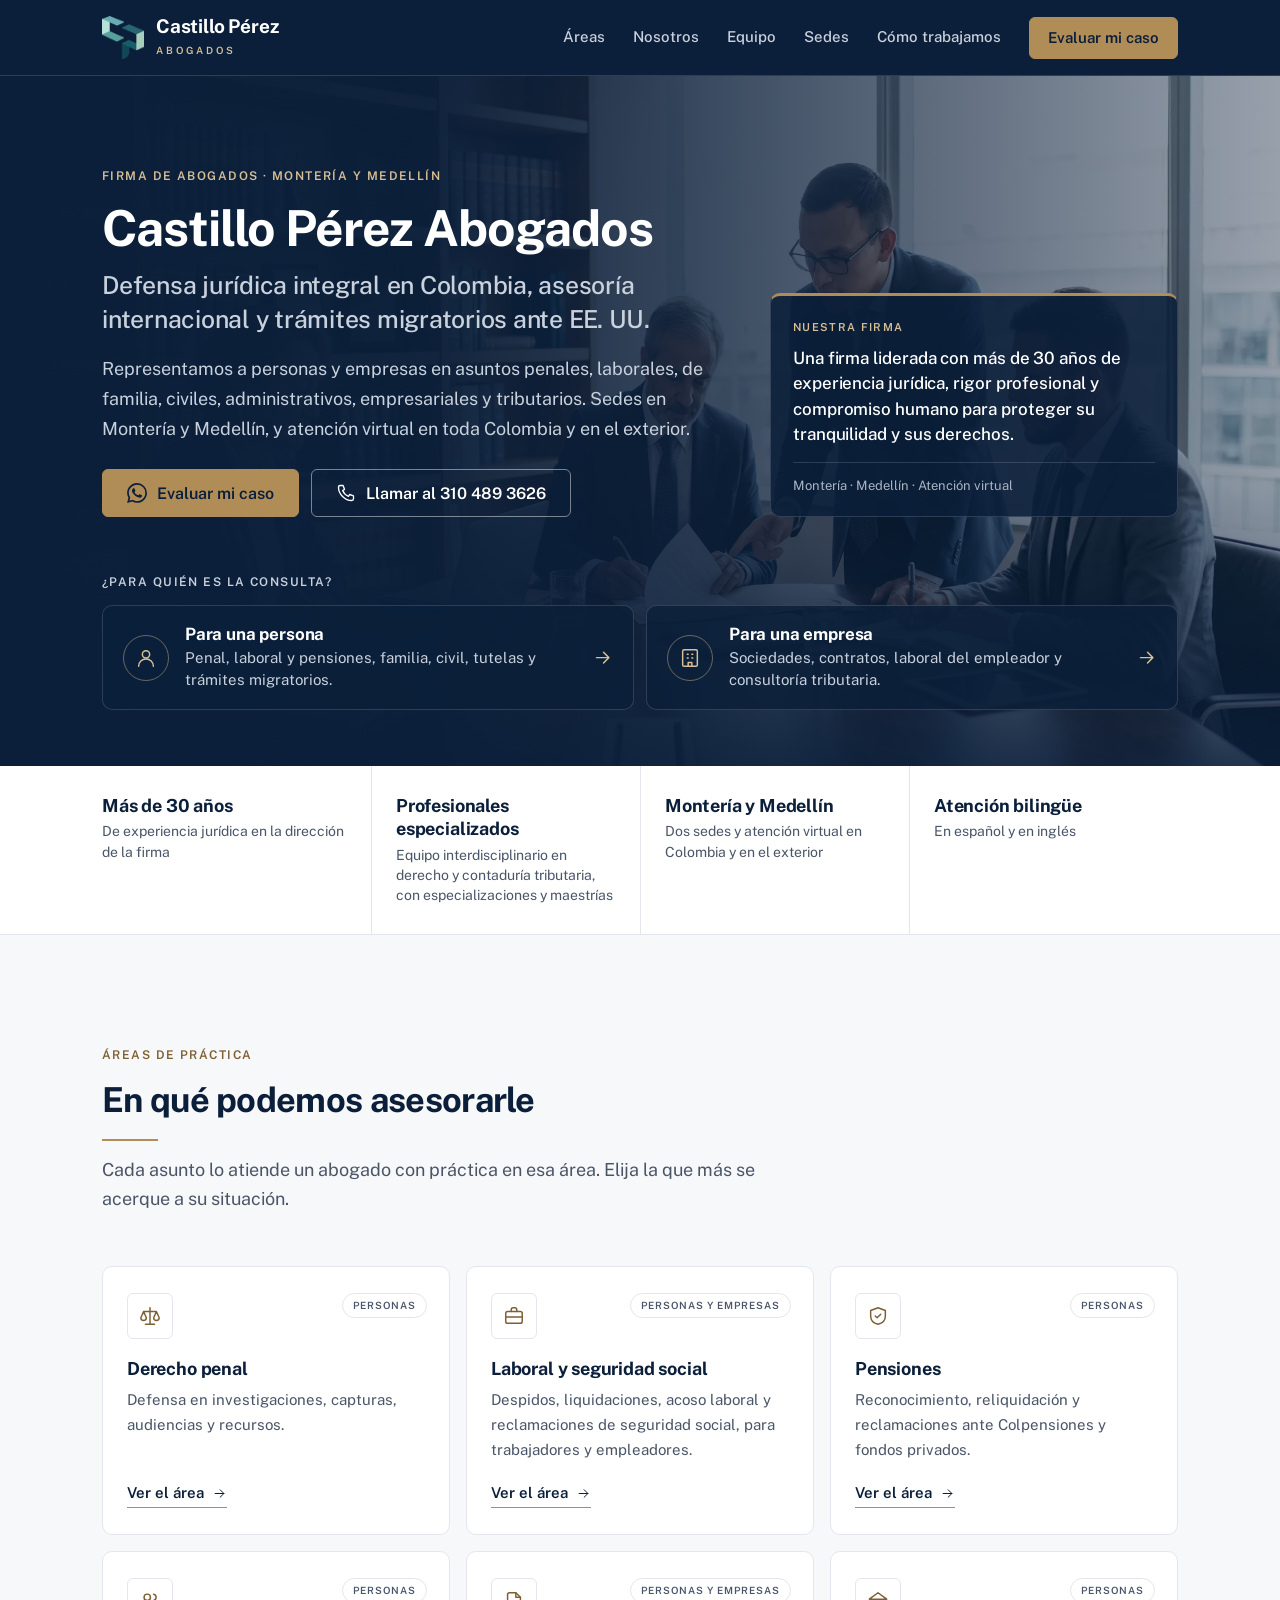
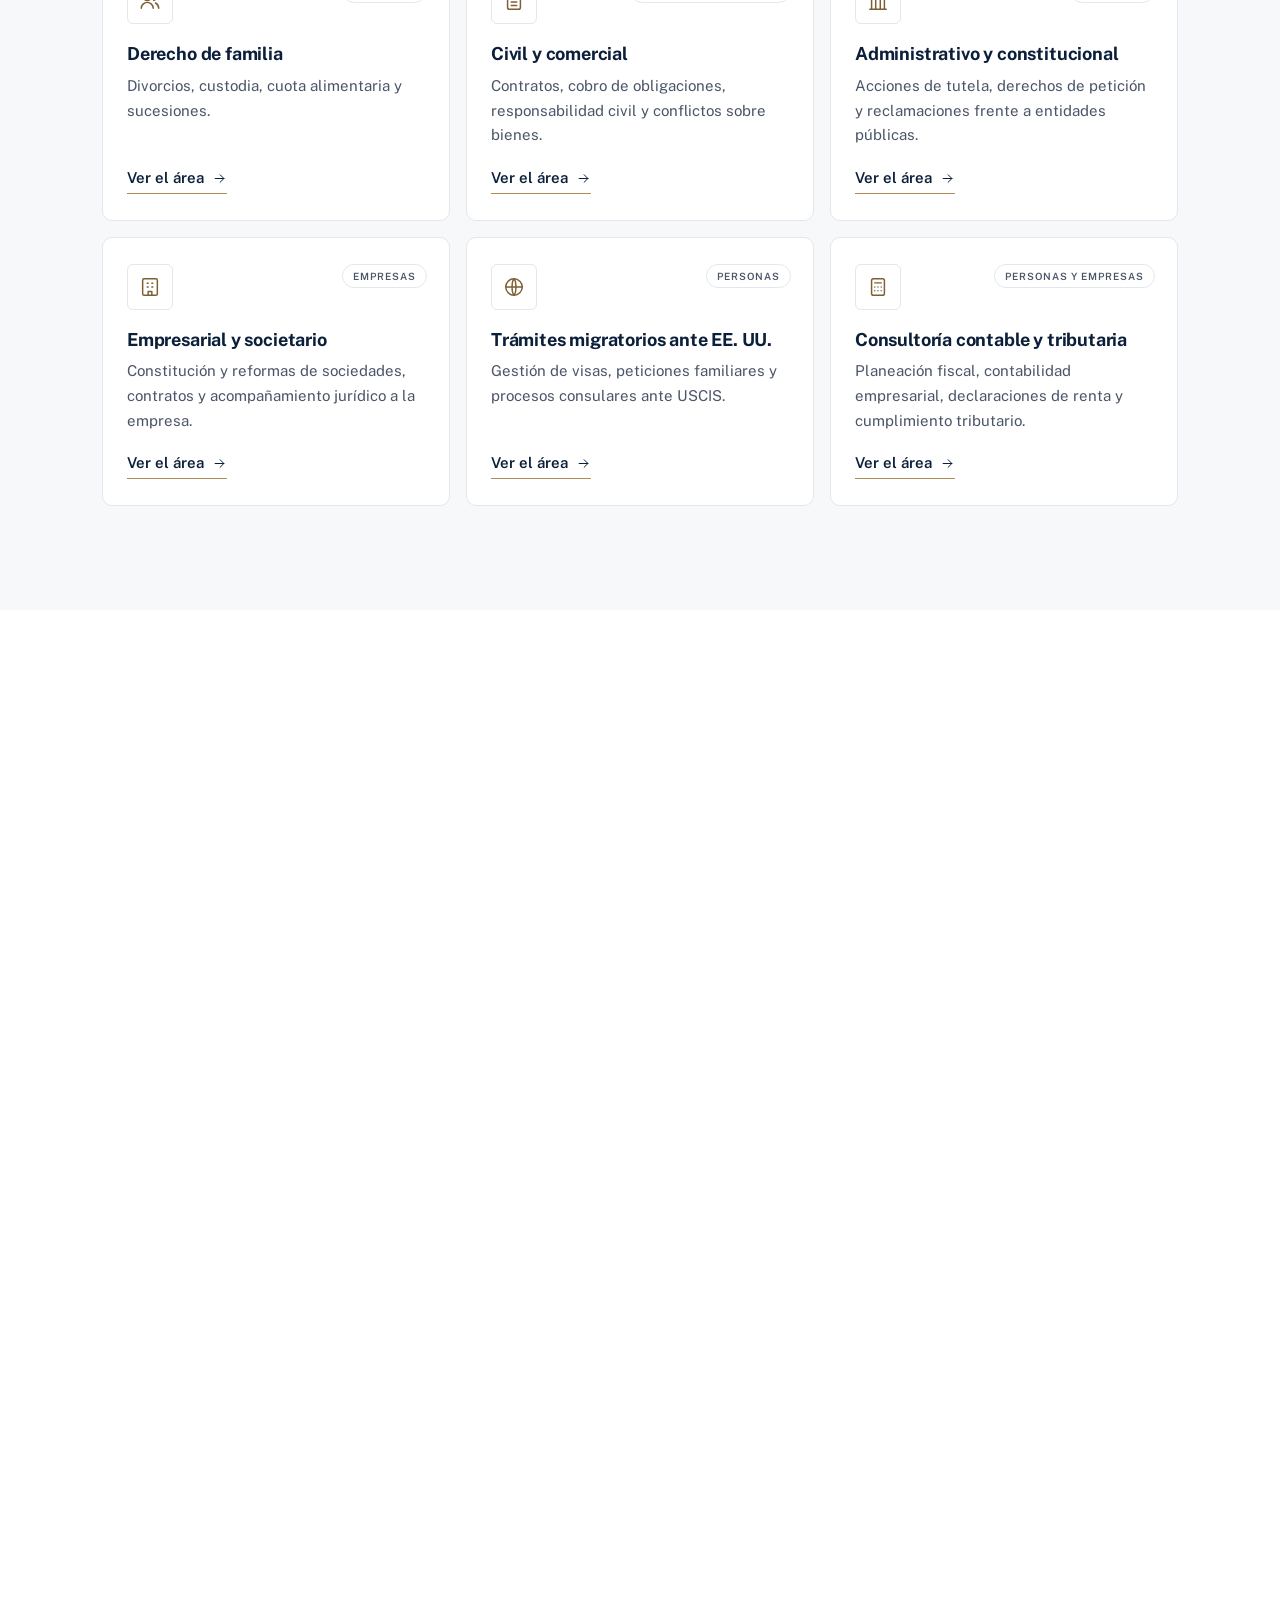
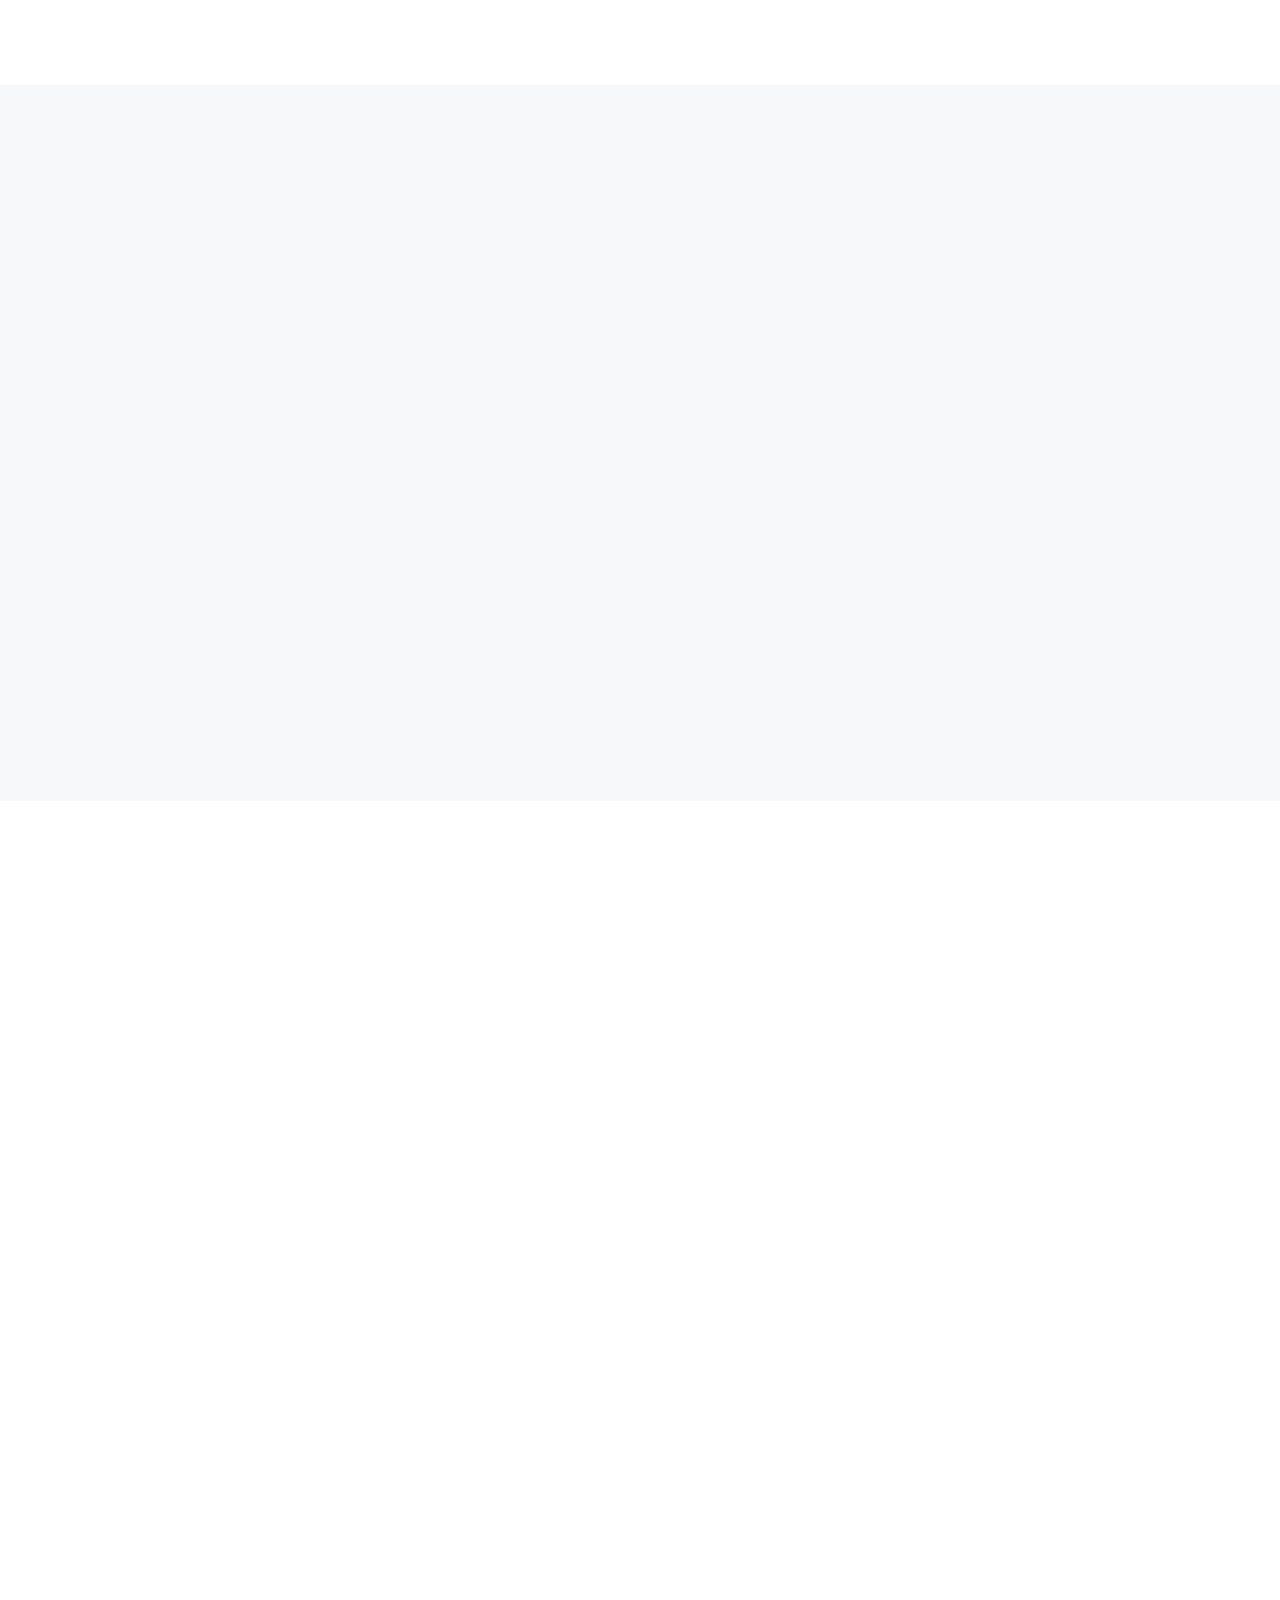
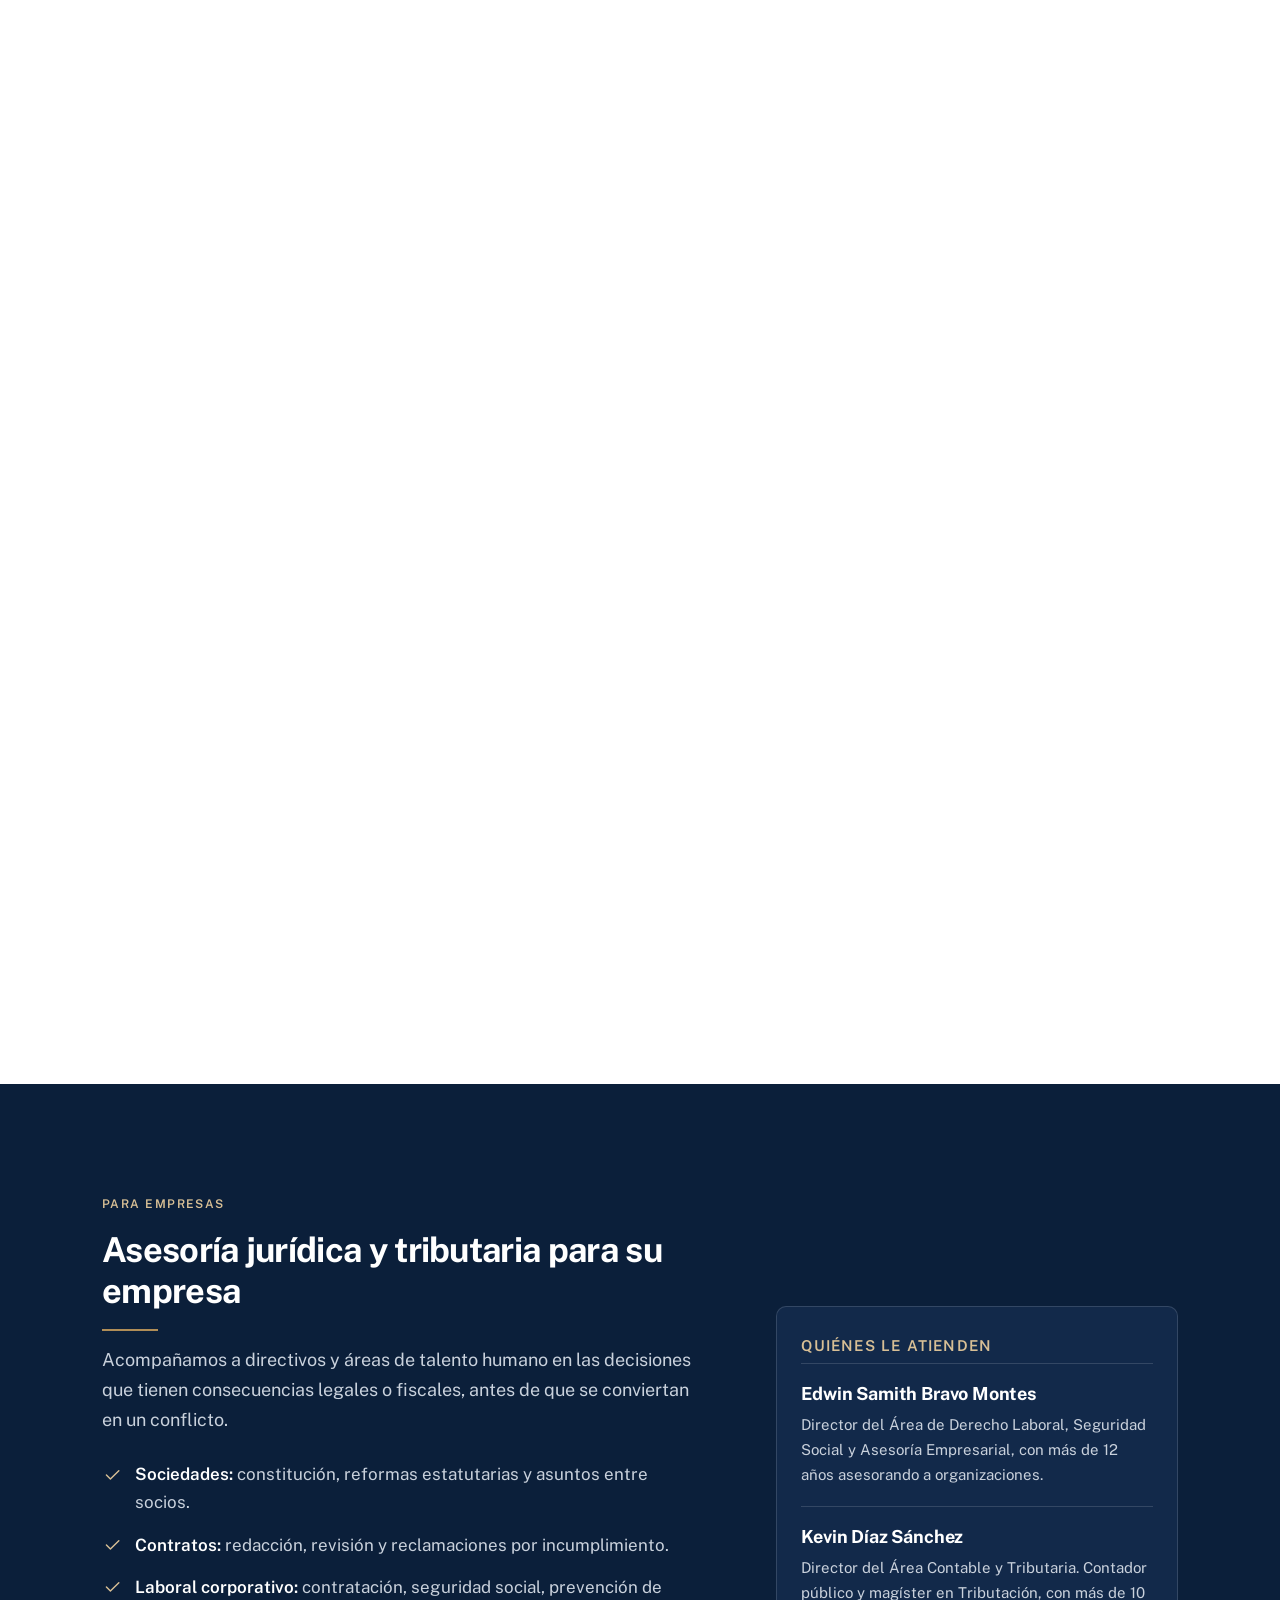
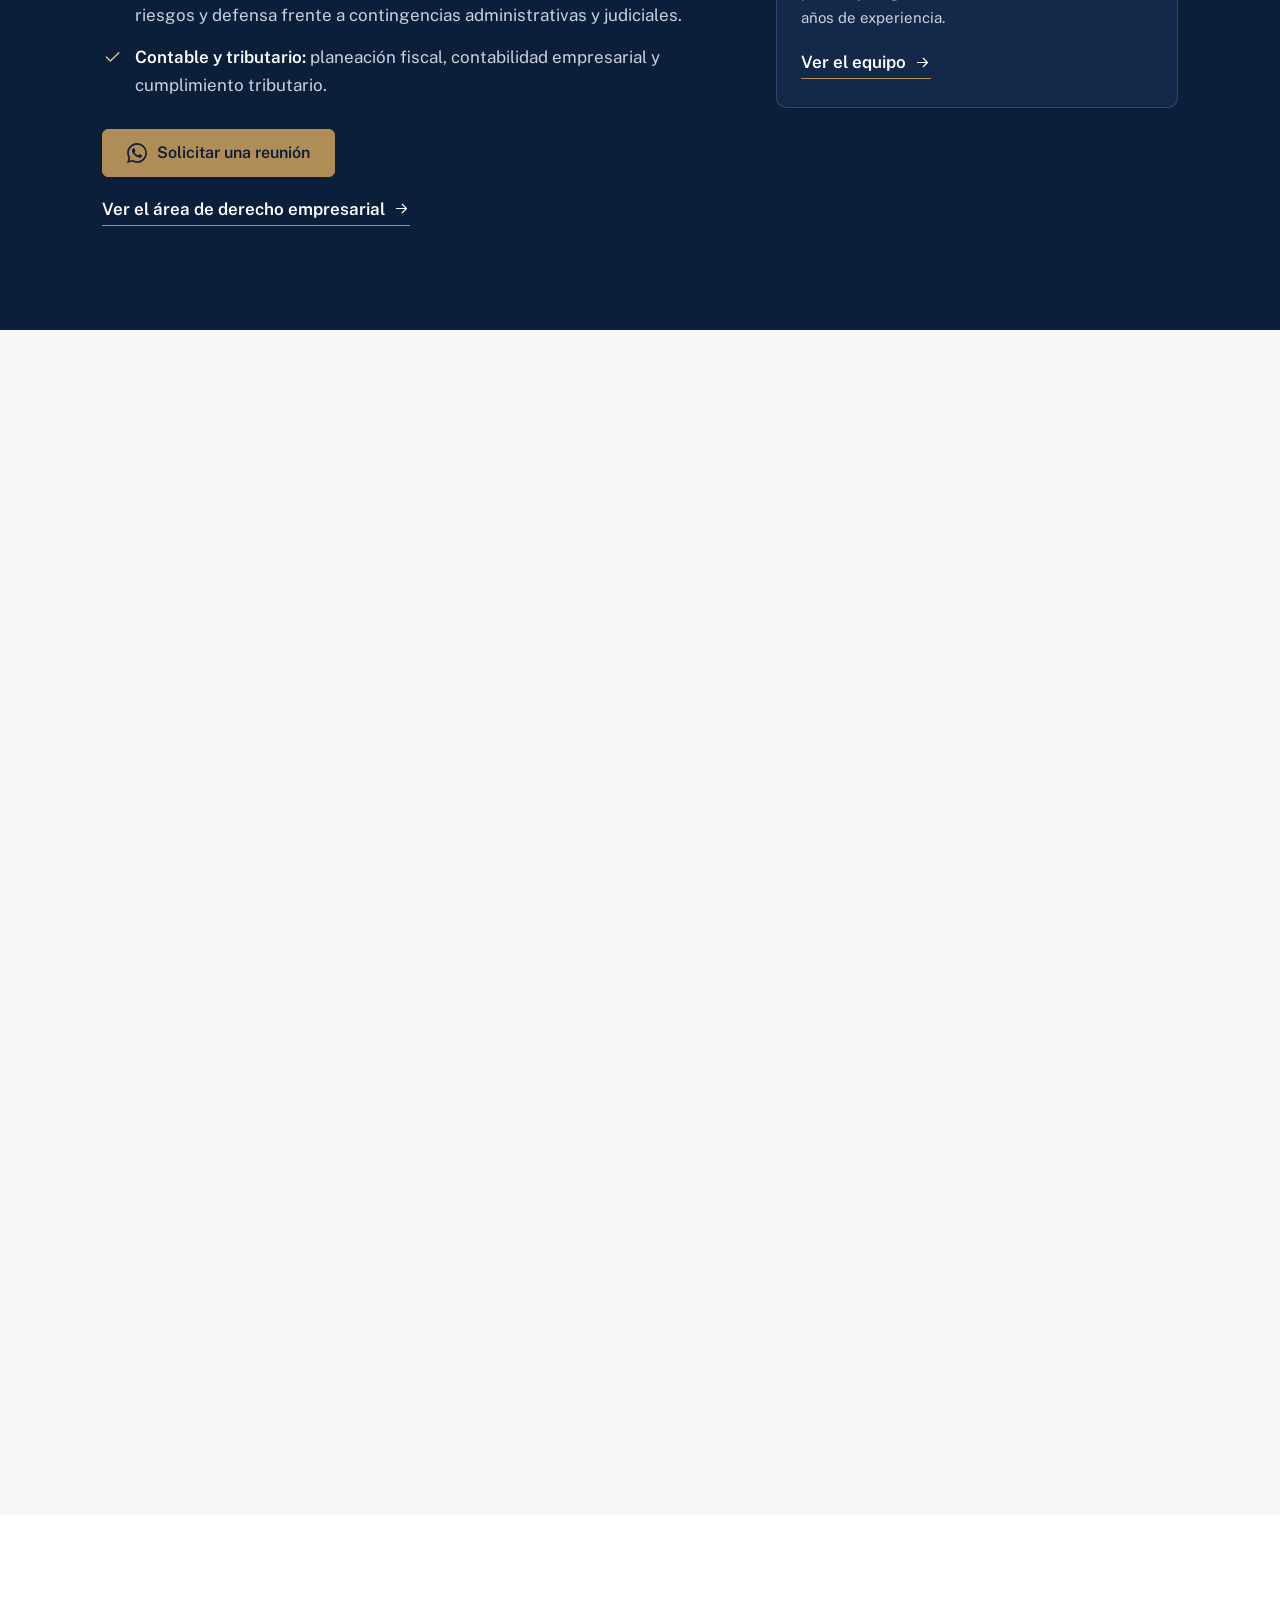
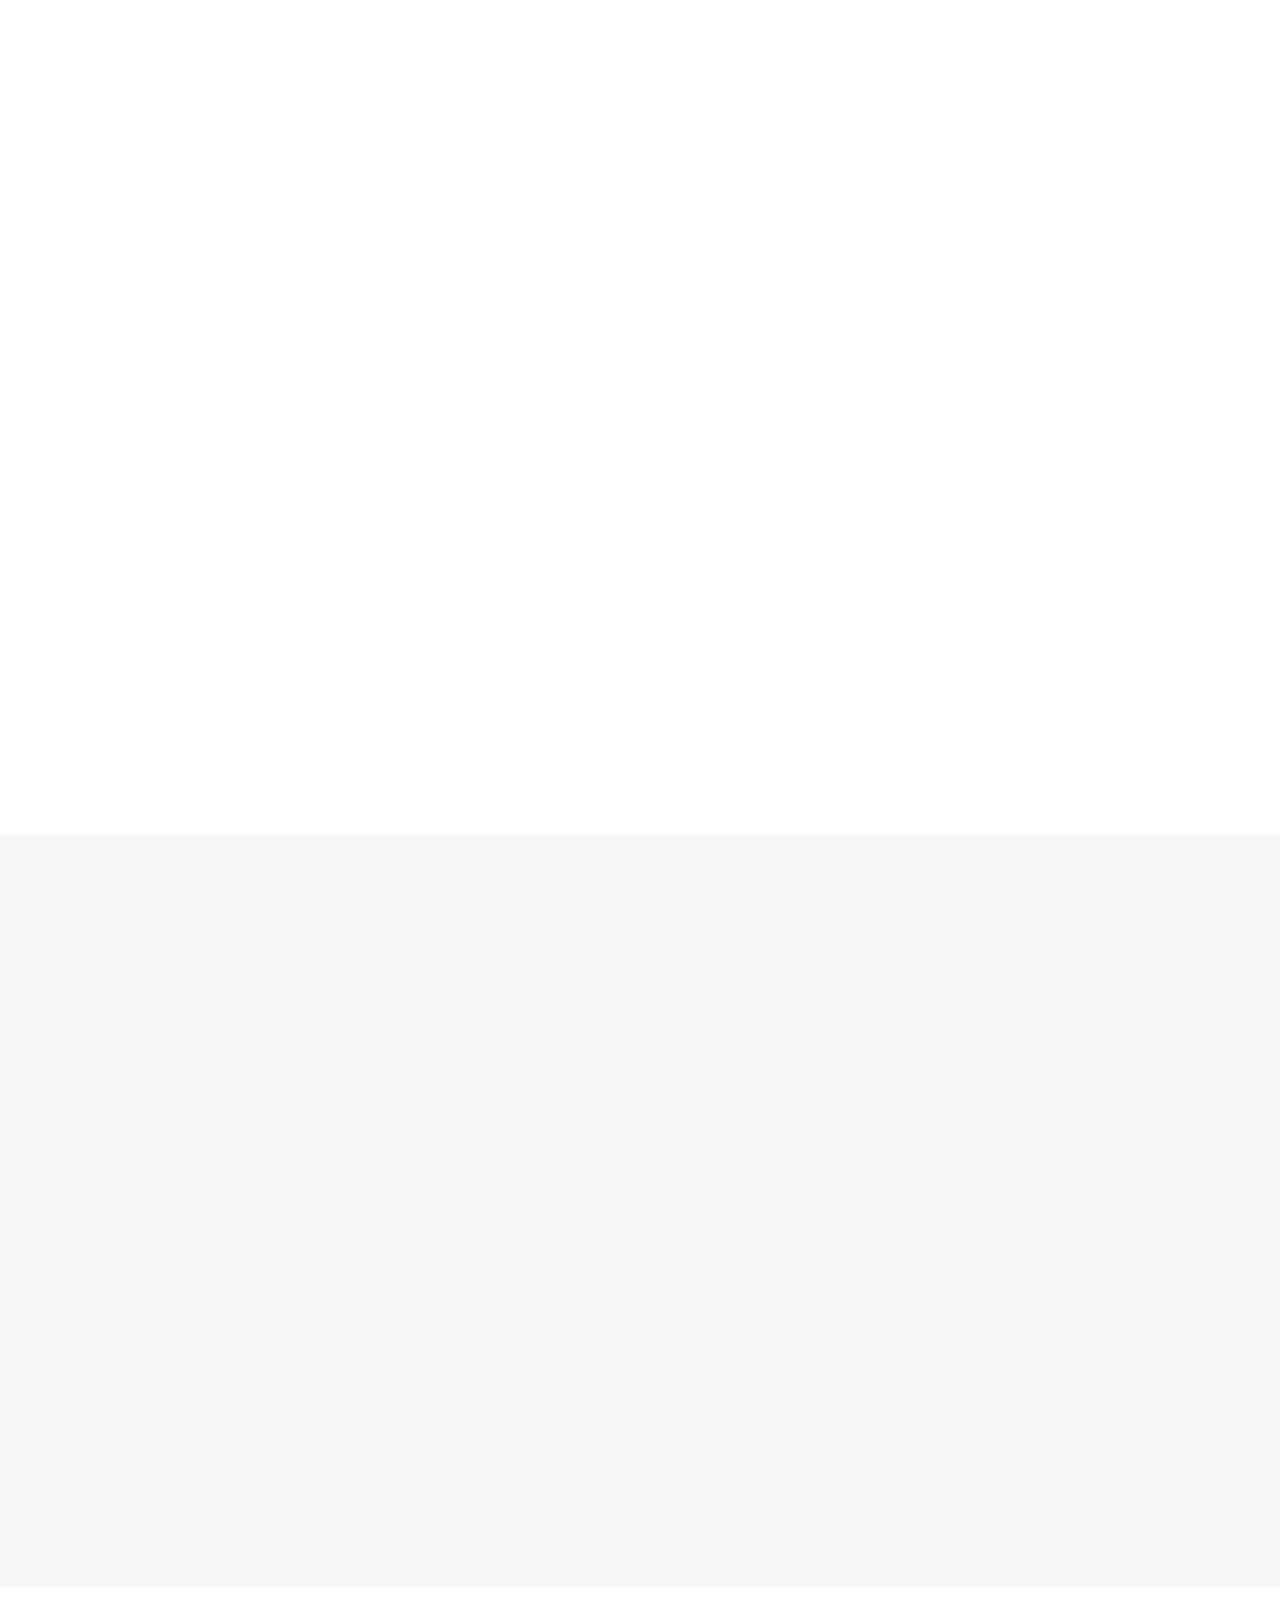
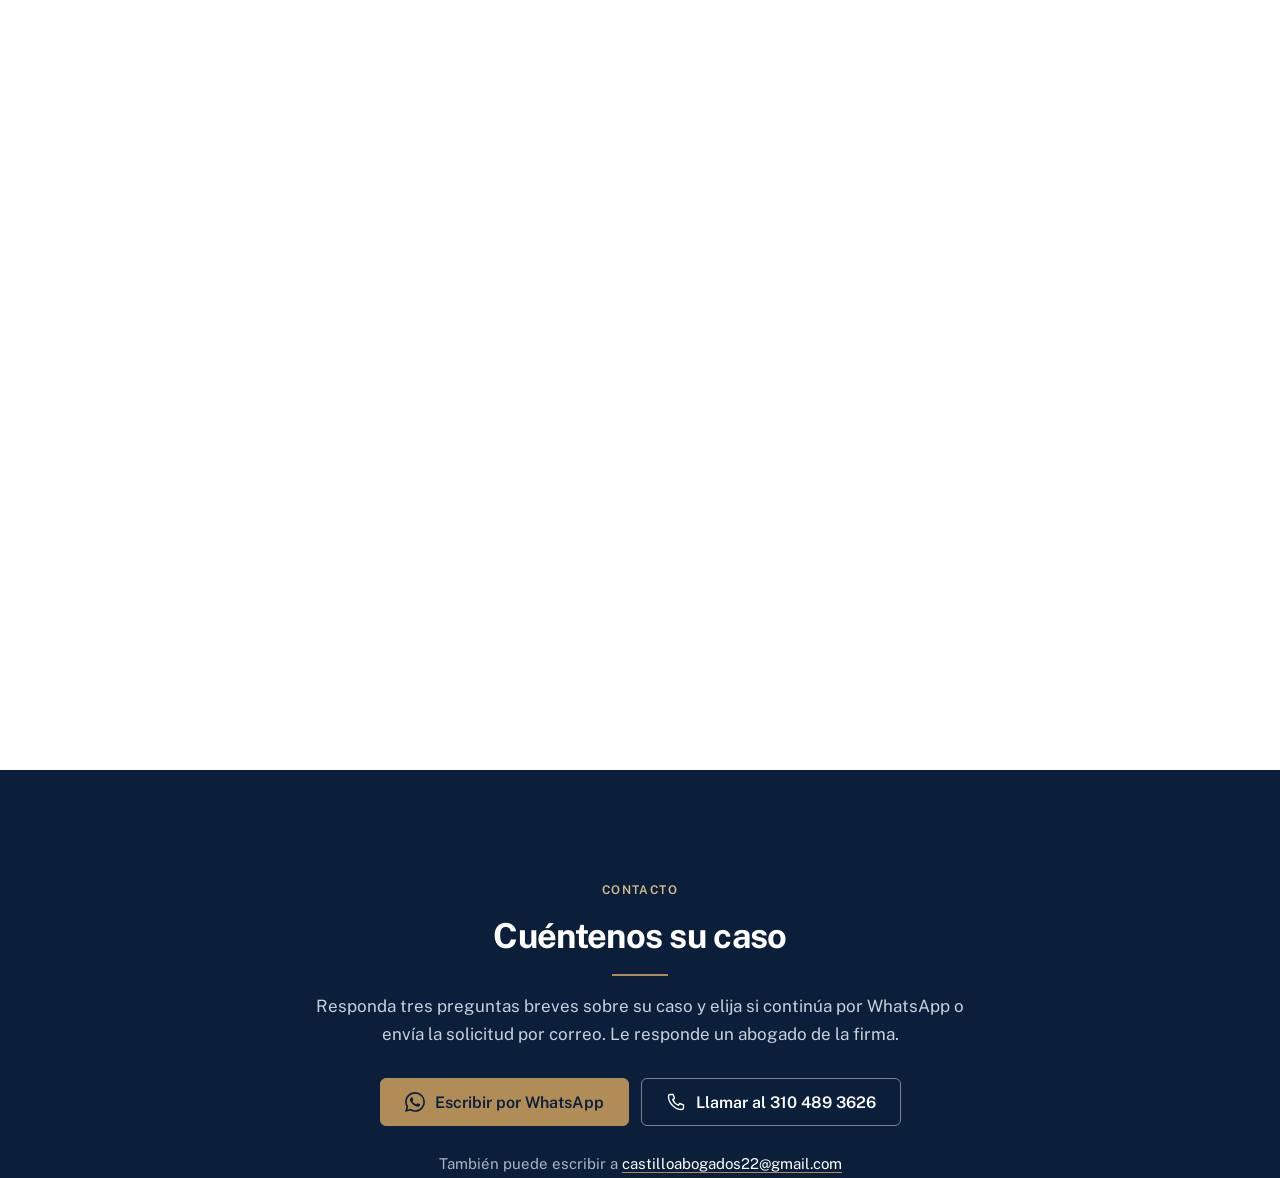
==== commit 2e5eb182: "Fase 3C: páginas internas, sedes locales y logo nuevo Páginas nuevas (mismo encabezado, pie, barra m" ====
--- a/index.html
+++ b/index.html
@@ -130,7 +130,7 @@
       "parentOrganization": {
         "@id": "https://castilloperezabogados.com/#firma"
       },
-      "url": "https://castilloperezabogados.com/#sedes",
+      "url": "https://castilloperezabogados.com/abogados-medellin/",
       "image": "https://castilloperezabogados.com/assets/img/og-castillo-perez.jpg",
       "telephone": "+573104893626",
       "address": {
@@ -257,7 +257,7 @@
 <header id="navbar">
   <div class="contenedor nav-interior">
     <a class="marca" href="/" aria-label="Castillo Pérez Abogados, inicio">
-      <img src="/assets/img/logo-castillo-perez.webp" width="93" height="96" alt="">
+      <img src="/assets/img/logo-castillo-perez.webp" width="95" height="96" alt="">
       <span>
         <span class="marca-nombre">Castillo Pérez</span>
         <span class="marca-sub">Abogados</span>
@@ -266,9 +266,9 @@
     <nav aria-label="Principal">
       <ul class="nav-links" id="navLinks">
         <li><a href="#servicios">Áreas</a></li>
-        <li><a href="#sobre">La firma</a></li>
+        <li><a href="/nosotros/">Nosotros</a></li>
         <li><a href="#equipo">Equipo</a></li>
-        <li><a href="#empresas">Empresas</a></li>
+        <li><a href="#sedes">Sedes</a></li>
         <li><a href="#proceso">Cómo trabajamos</a></li>
         <li><a class="btn btn--bronce" href="https://wa.me/573104893626?text=Hola%2C%20quiero%20solicitar%20la%20evaluaci%C3%B3n%20de%20mi%20caso.%20Escribo%20desde%20la%20p%C3%A1gina%20de%20inicio." target="_blank" rel="noopener" data-cta="encabezado">Evaluar mi caso</a></li>
       </ul>
@@ -345,7 +345,7 @@
         <h3>Derecho penal</h3>
         <p>Defensa en investigaciones, capturas, audiencias y recursos.</p>
         <div class="area-pie">
-          <a class="enlace" href="https://wa.me/573104893626?text=Hola%2C%20necesito%20asesor%C3%ADa%20en%20un%20asunto%20penal.%20Escribo%20desde%20la%20p%C3%A1gina%20de%20inicio." target="_blank" rel="noopener" data-cta="area" data-area="penal">Consultar<svg class="ico" aria-hidden="true"><use href="#i-flecha"/></svg></a>
+          <a class="enlace" href="/derecho-penal/">Ver el área<svg class="ico" aria-hidden="true"><use href="#i-flecha"/></svg></a>
           <span class="etiqueta">Personas</span>
         </div>
       </article>
@@ -354,7 +354,7 @@
         <h3>Laboral y seguridad social</h3>
         <p>Despidos, liquidaciones, acoso laboral y reclamaciones de seguridad social, para trabajadores y empleadores.</p>
         <div class="area-pie">
-          <a class="enlace" href="https://wa.me/573104893626?text=Hola%2C%20necesito%20asesor%C3%ADa%20en%20un%20asunto%20laboral.%20Escribo%20desde%20la%20p%C3%A1gina%20de%20inicio." target="_blank" rel="noopener" data-cta="area" data-area="laboral">Consultar<svg class="ico" aria-hidden="true"><use href="#i-flecha"/></svg></a>
+          <a class="enlace" href="/derecho-laboral/">Ver el área<svg class="ico" aria-hidden="true"><use href="#i-flecha"/></svg></a>
           <span class="etiqueta">Personas y empresas</span>
         </div>
       </article>
@@ -363,7 +363,7 @@
         <h3>Pensiones</h3>
         <p>Reconocimiento, reliquidación y reclamaciones ante Colpensiones y fondos privados.</p>
         <div class="area-pie">
-          <a class="enlace" href="https://wa.me/573104893626?text=Hola%2C%20necesito%20asesor%C3%ADa%20sobre%20mi%20pensi%C3%B3n.%20Escribo%20desde%20la%20p%C3%A1gina%20de%20inicio." target="_blank" rel="noopener" data-cta="area" data-area="laboral">Consultar<svg class="ico" aria-hidden="true"><use href="#i-flecha"/></svg></a>
+          <a class="enlace" href="/derecho-laboral/#pensiones">Ver el área<svg class="ico" aria-hidden="true"><use href="#i-flecha"/></svg></a>
           <span class="etiqueta">Personas</span>
         </div>
       </article>
@@ -372,7 +372,7 @@
         <h3>Derecho de familia</h3>
         <p>Divorcios, custodia, cuota alimentaria y sucesiones.</p>
         <div class="area-pie">
-          <a class="enlace" href="https://wa.me/573104893626?text=Hola%2C%20necesito%20asesor%C3%ADa%20en%20un%20asunto%20de%20familia.%20Escribo%20desde%20la%20p%C3%A1gina%20de%20inicio." target="_blank" rel="noopener" data-cta="area" data-area="familia">Consultar<svg class="ico" aria-hidden="true"><use href="#i-flecha"/></svg></a>
+          <a class="enlace" href="/derecho-civil-y-familia/#familia">Ver el área<svg class="ico" aria-hidden="true"><use href="#i-flecha"/></svg></a>
           <span class="etiqueta">Personas</span>
         </div>
       </article>
@@ -381,7 +381,7 @@
         <h3>Civil y comercial</h3>
         <p>Contratos, cobro de obligaciones, responsabilidad civil y conflictos sobre bienes.</p>
         <div class="area-pie">
-          <a class="enlace" href="https://wa.me/573104893626?text=Hola%2C%20necesito%20asesor%C3%ADa%20en%20un%20asunto%20civil%20o%20comercial.%20Escribo%20desde%20la%20p%C3%A1gina%20de%20inicio." target="_blank" rel="noopener" data-cta="area" data-area="civil_comercial">Consultar<svg class="ico" aria-hidden="true"><use href="#i-flecha"/></svg></a>
+          <a class="enlace" href="/derecho-civil-y-familia/#civil">Ver el área<svg class="ico" aria-hidden="true"><use href="#i-flecha"/></svg></a>
           <span class="etiqueta">Personas y empresas</span>
         </div>
       </article>
@@ -390,7 +390,7 @@
         <h3>Administrativo y constitucional</h3>
         <p>Acciones de tutela, derechos de petición y reclamaciones frente a entidades públicas.</p>
         <div class="area-pie">
-          <a class="enlace" href="https://wa.me/573104893626?text=Hola%2C%20necesito%20asesor%C3%ADa%20para%20una%20tutela%20o%20un%20asunto%20con%20una%20entidad%20p%C3%BAblica.%20Escribo%20desde%20la%20p%C3%A1gina%20de%20inicio." target="_blank" rel="noopener" data-cta="area" data-area="administrativo">Consultar<svg class="ico" aria-hidden="true"><use href="#i-flecha"/></svg></a>
+          <a class="enlace" href="/derecho-administrativo/">Ver el área<svg class="ico" aria-hidden="true"><use href="#i-flecha"/></svg></a>
           <span class="etiqueta">Personas</span>
         </div>
       </article>
@@ -399,7 +399,7 @@
         <h3>Empresarial y societario</h3>
         <p>Constitución y reformas de sociedades, contratos y acompañamiento jurídico a la empresa.</p>
         <div class="area-pie">
-          <a class="enlace" href="#empresas" data-cta="area" data-area="empresarial">Ver más<svg class="ico" aria-hidden="true"><use href="#i-flecha"/></svg></a>
+          <a class="enlace" href="/derecho-empresarial/">Ver el área<svg class="ico" aria-hidden="true"><use href="#i-flecha"/></svg></a>
           <span class="etiqueta">Empresas</span>
         </div>
       </article>
@@ -408,7 +408,7 @@
         <h3>Trámites migratorios ante EE.&nbsp;UU.</h3>
         <p>Gestión de visas, peticiones familiares y procesos consulares ante USCIS.</p>
         <div class="area-pie">
-          <a class="enlace" href="https://wa.me/573104893626?text=Hola%2C%20necesito%20asesor%C3%ADa%20sobre%20un%20tr%C3%A1mite%20migratorio%20ante%20Estados%20Unidos.%20Escribo%20desde%20la%20p%C3%A1gina%20de%20inicio." target="_blank" rel="noopener" data-cta="area" data-area="migratorio">Consultar<svg class="ico" aria-hidden="true"><use href="#i-flecha"/></svg></a>
+          <a class="enlace" href="/tramites-migratorios/">Ver el área<svg class="ico" aria-hidden="true"><use href="#i-flecha"/></svg></a>
           <span class="etiqueta">Personas</span>
         </div>
       </article>
@@ -417,7 +417,7 @@
         <h3>Consultoría contable y tributaria</h3>
         <p>Planeación fiscal, contabilidad empresarial, declaraciones de renta y cumplimiento tributario.</p>
         <div class="area-pie">
-          <a class="enlace" href="https://wa.me/573104893626?text=Hola%2C%20necesito%20asesor%C3%ADa%20contable%20o%20tributaria.%20Escribo%20desde%20la%20p%C3%A1gina%20de%20inicio." target="_blank" rel="noopener" data-cta="area" data-area="tributario">Consultar<svg class="ico" aria-hidden="true"><use href="#i-flecha"/></svg></a>
+          <a class="enlace" href="/consultoria-tributaria/">Ver el área<svg class="ico" aria-hidden="true"><use href="#i-flecha"/></svg></a>
           <span class="etiqueta">Personas y empresas</span>
         </div>
       </article>
@@ -550,6 +550,7 @@
         </div>
       </article>
     </div>
+    <p class="equipo-mas"><a class="enlace" href="/nosotros/">Conocer la firma y su equipo<svg class="ico" aria-hidden="true"><use href="#i-flecha"/></svg></a></p>
   </div>
 </section>
 
@@ -571,6 +572,7 @@
       <a class="btn btn--bronce" href="https://wa.me/573104893626?text=Hola%2C%20busco%20asesor%C3%ADa%20para%20mi%20empresa.%20Escribo%20desde%20la%20p%C3%A1gina%20de%20inicio." target="_blank" rel="noopener" data-cta="empresas" data-area="empresarial" data-urgencia="empresarial">
         <svg class="ico ico--relleno" aria-hidden="true"><use href="#i-wa"/></svg>Solicitar una reunión
       </a>
+      <p class="empresas-mas"><a class="enlace enlace--claro" href="/derecho-empresarial/">Ver el área de derecho empresarial<svg class="ico" aria-hidden="true"><use href="#i-flecha"/></svg></a></p>
     </div>
     <aside class="tarjeta-marino">
       <p class="persona-cargo">Quiénes le atienden</p>
@@ -727,6 +729,7 @@
           <li><svg class="ico" aria-hidden="true"><use href="#i-telefono"/></svg><a href="tel:+573104893626" data-cta="sedes">+57 310 489 3626</a></li>
         </ul>
         <a class="enlace" href="https://www.google.com/maps/search/?api=1&amp;query=Calle%2034%20%23%207-31%2C%20Centro%2C%20Monter%C3%ADa%2C%20C%C3%B3rdoba" target="_blank" rel="noopener" data-cta="sedes">Cómo llegar<svg class="ico" aria-hidden="true"><use href="#i-flecha"/></svg></a>
+        <p class="sede-mas"><a class="enlace" href="/abogados-monteria/">Ver la sede de Montería<svg class="ico" aria-hidden="true"><use href="#i-flecha"/></svg></a></p>
       </div>
       <div class="sede">
         <h3>Medellín</h3>
@@ -737,6 +740,7 @@
           <li><svg class="ico" aria-hidden="true"><use href="#i-telefono"/></svg><a href="tel:+573104893626" data-cta="sedes">+57 310 489 3626</a></li>
         </ul>
         <a class="enlace" href="https://www.google.com/maps/search/?api=1&amp;query=5C38%2BCHC%20Envigado%2C%20Antioquia" target="_blank" rel="noopener" data-cta="sedes">Cómo llegar<svg class="ico" aria-hidden="true"><use href="#i-flecha"/></svg></a>
+        <p class="sede-mas"><a class="enlace" href="/abogados-medellin/">Ver la sede de Medellín<svg class="ico" aria-hidden="true"><use href="#i-flecha"/></svg></a></p>
       </div>
       <div class="sede">
         <h3>Atención virtual</h3>
@@ -777,7 +781,7 @@
     <div class="pie-rejilla">
       <div>
         <a class="marca" href="/" aria-label="Castillo Pérez Abogados, inicio">
-          <img src="/assets/img/logo-castillo-perez.webp" width="93" height="96" alt="" loading="lazy">
+          <img src="/assets/img/logo-castillo-perez.webp" width="95" height="96" alt="" loading="lazy">
           <span>
             <span class="marca-nombre">Castillo Pérez</span>
             <span class="marca-sub">Abogados</span>
@@ -785,26 +789,29 @@
         </a>
         <p class="pie-desc">Asesoría y representación jurídica para personas y empresas. Sedes en Montería y Medellín, y atención virtual en Colombia y en el exterior.</p>
         <a class="pie-red" href="https://www.instagram.com/abogadoscastilloperez/" target="_blank" rel="noopener noreferrer" data-cta="pie"><svg class="ico" aria-hidden="true"><use href="#i-instagram"/></svg><span>Instagram <span class="solo-lectores">de Castillo Pérez Abogados</span>@abogadoscastilloperez</span></a>
+        <ul class="pie-lista pie-firma">
+          <li><a href="/nosotros/">Nosotros</a></li>
+          <li><a href="/abogados-monteria/">Sede Montería</a></li>
+          <li><a href="/abogados-medellin/">Sede Medellín</a></li>
+        </ul>
       </div>
       <div>
         <h2 class="pie-titulo">Áreas de práctica</h2>
         <ul class="pie-lista">
-          <li><a href="#servicios">Derecho penal</a></li>
-          <li><a href="#servicios">Laboral y seguridad social</a></li>
-          <li><a href="#servicios">Pensiones</a></li>
-          <li><a href="#servicios">Derecho de familia</a></li>
-          <li><a href="#servicios">Civil y comercial</a></li>
-          <li><a href="#servicios">Administrativo y constitucional</a></li>
-          <li><a href="#empresas">Empresarial y societario</a></li>
-          <li><a href="#visas">Trámites migratorios ante EE.&nbsp;UU.</a></li>
-          <li><a href="#tributario">Consultoría contable y tributaria</a></li>
+          <li><a href="/derecho-penal/">Derecho Penal y Penal Internacional</a></li>
+          <li><a href="/derecho-laboral/">Derecho Laboral y Seguridad Social</a></li>
+          <li><a href="/derecho-civil-y-familia/">Derecho Civil y de Familia</a></li>
+          <li><a href="/derecho-administrativo/">Derecho Administrativo y Constitucional</a></li>
+          <li><a href="/derecho-empresarial/">Derecho Empresarial y Societario</a></li>
+          <li><a href="/tramites-migratorios/">Trámites Migratorios (EE.&nbsp;UU.)</a></li>
+          <li><a href="/consultoria-tributaria/">Consultoría Contable y Tributaria</a></li>
         </ul>
       </div>
       <div>
         <h2 class="pie-titulo">Contacto</h2>
         <ul class="pie-contacto">
-          <li><svg class="ico" aria-hidden="true"><use href="#i-lugar"/></svg><span>Calle 34 # 7-31, Centro, Montería, Córdoba</span></li>
-          <li><svg class="ico" aria-hidden="true"><use href="#i-lugar"/></svg><span>Edificio Sofía, 5C38+CHC, Envigado, Antioquia</span></li>
+          <li><svg class="ico" aria-hidden="true"><use href="#i-lugar"/></svg><a href="/abogados-monteria/">Calle 34 # 7-31, Centro, Montería, Córdoba</a></li>
+          <li><svg class="ico" aria-hidden="true"><use href="#i-lugar"/></svg><a href="/abogados-medellin/">Edificio Sofía, 5C38+CHC, Envigado, Antioquia</a></li>
           <li><svg class="ico" aria-hidden="true"><use href="#i-telefono"/></svg><a href="tel:+573104893626" data-cta="pie">+57 310 489 3626</a></li>
           <li><svg class="ico ico--relleno" aria-hidden="true"><use href="#i-wa"/></svg><a href="https://wa.me/573104893626?text=Hola%2C%20quiero%20solicitar%20la%20evaluaci%C3%B3n%20de%20mi%20caso.%20Escribo%20desde%20la%20p%C3%A1gina%20de%20inicio." target="_blank" rel="noopener" data-cta="pie">WhatsApp</a></li>
           <li><svg class="ico" aria-hidden="true"><use href="#i-correo"/></svg><a href="mailto:castilloabogados22@gmail.com" data-cta="pie">castilloabogados22@gmail.com</a></li>
--- a/assets/css/base.css
+++ b/assets/css/base.css
@@ -95,6 +95,8 @@
 .enlace{display:inline-flex;align-items:center;gap:8px;font-weight:600;color:var(--marino);border-bottom:1px solid var(--bronce);padding-bottom:2px;transition:gap .18s ease,color .18s ease}
 .enlace:hover{gap:12px;color:var(--bronce-oscuro)}
 .enlace .ico{width:1em;height:1em}
+.enlace--claro{color:var(--blanco)}
+.enlace--claro:hover{color:var(--bronce-claro)}
 
 /* ===== UTILIDADES ===== */
 .solo-lectores{position:absolute;width:1px;height:1px;overflow:hidden;clip:rect(0 0 0 0);white-space:nowrap}
--- a/assets/css/layout.css
+++ b/assets/css/layout.css
@@ -34,6 +34,8 @@
 .pie-desc{max-width:44ch}
 .pie-red{display:inline-flex;align-items:center;gap:10px;margin-top:18px;color:var(--texto-claro);transition:color .18s ease}
 .pie-red:hover{color:var(--blanco)}
+.pie-firma{margin-top:20px}
+.pie-contacto a{color:var(--texto-claro)}
 .pie-red .ico{width:22px;height:22px;color:var(--bronce-claro)}
 .pie-titulo{font-family:var(--font-body);font-size:.75rem;font-weight:600;letter-spacing:.12em;text-transform:uppercase;color:var(--bronce-claro);margin-bottom:14px}
 .pie-lista li{margin-bottom:8px}
--- a/assets/css/pages/home.css
+++ b/assets/css/pages/home.css
@@ -111,6 +111,10 @@
   .persona-bio{grid-column:1 / -1;margin:16px 0 14px}
   .persona-areas{grid-column:1 / -1}
 }
+
+.equipo-mas{margin-top:28px}
+.sede-mas{margin-top:12px}
+.empresas-mas{margin-top:18px}
 
 /* ===== EMPRESAS ===== */
 .empresas-rejilla{display:grid;gap:36px;align-items:center}
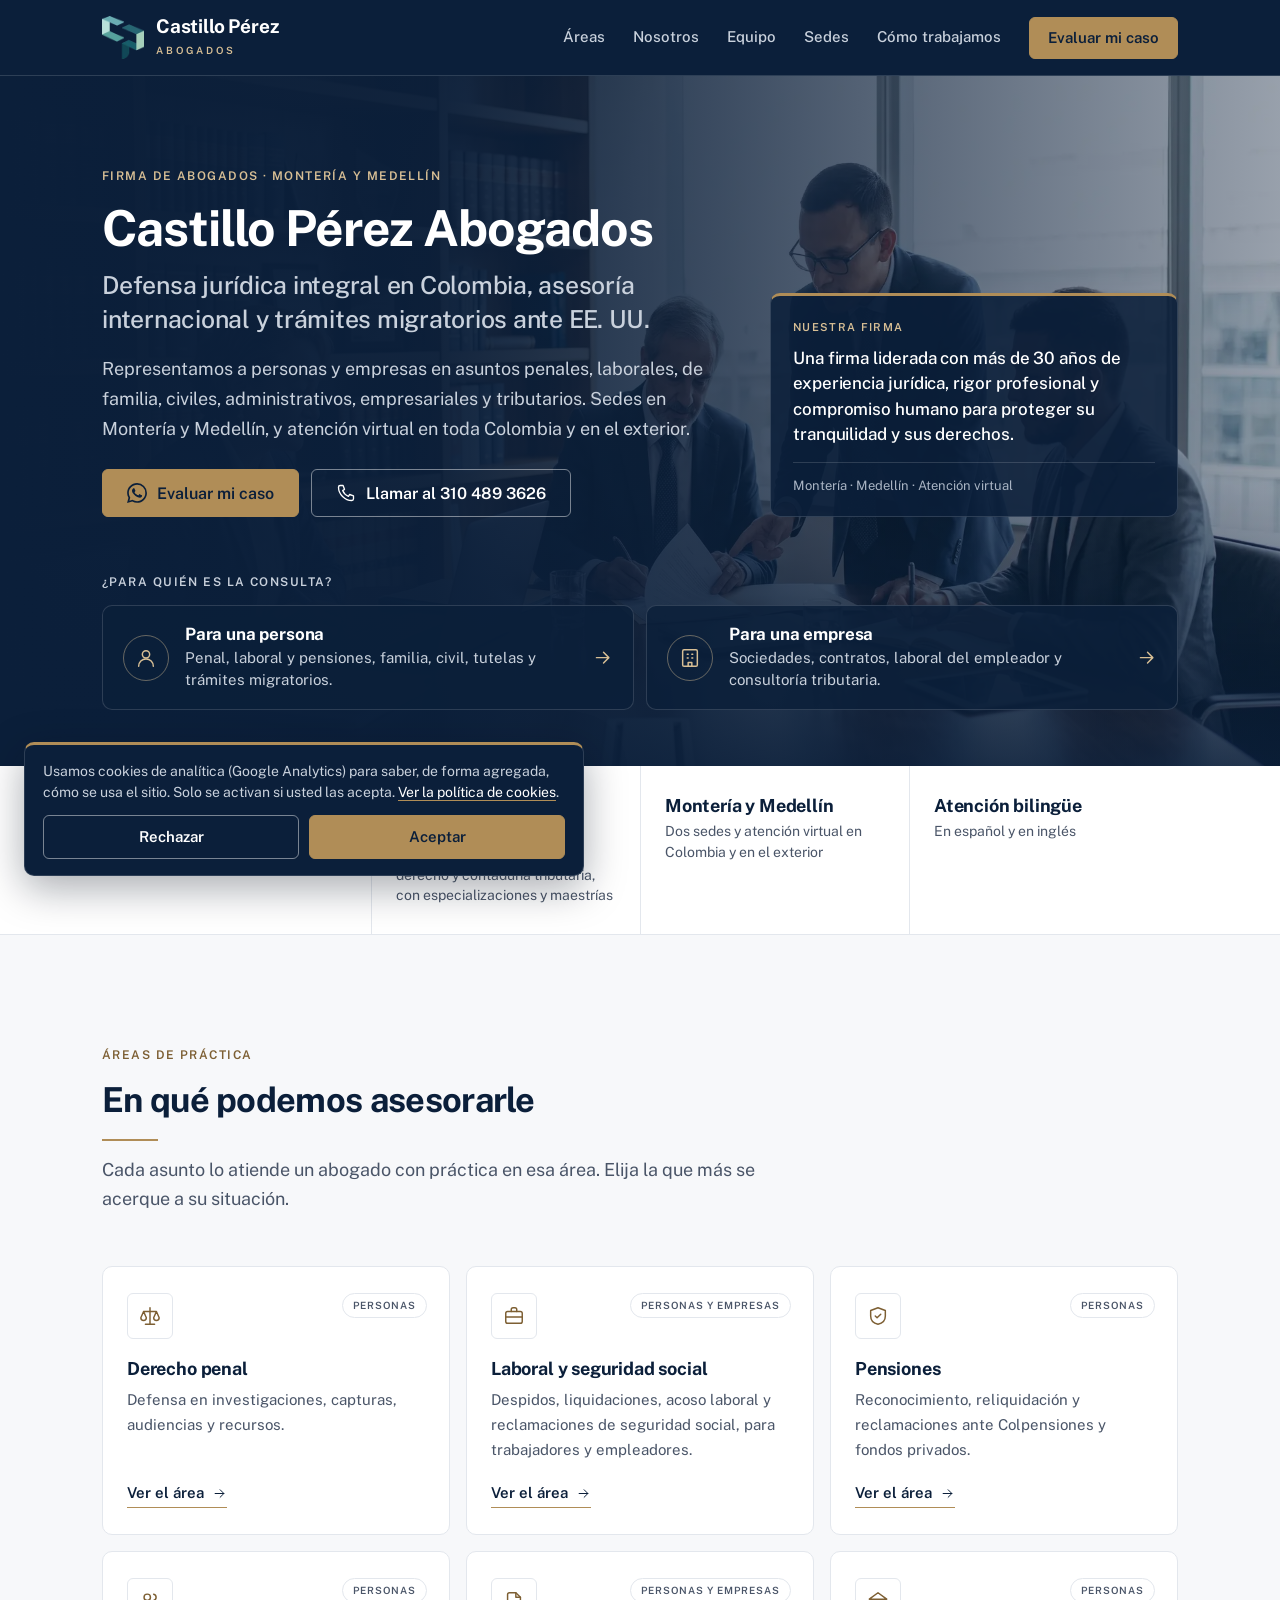
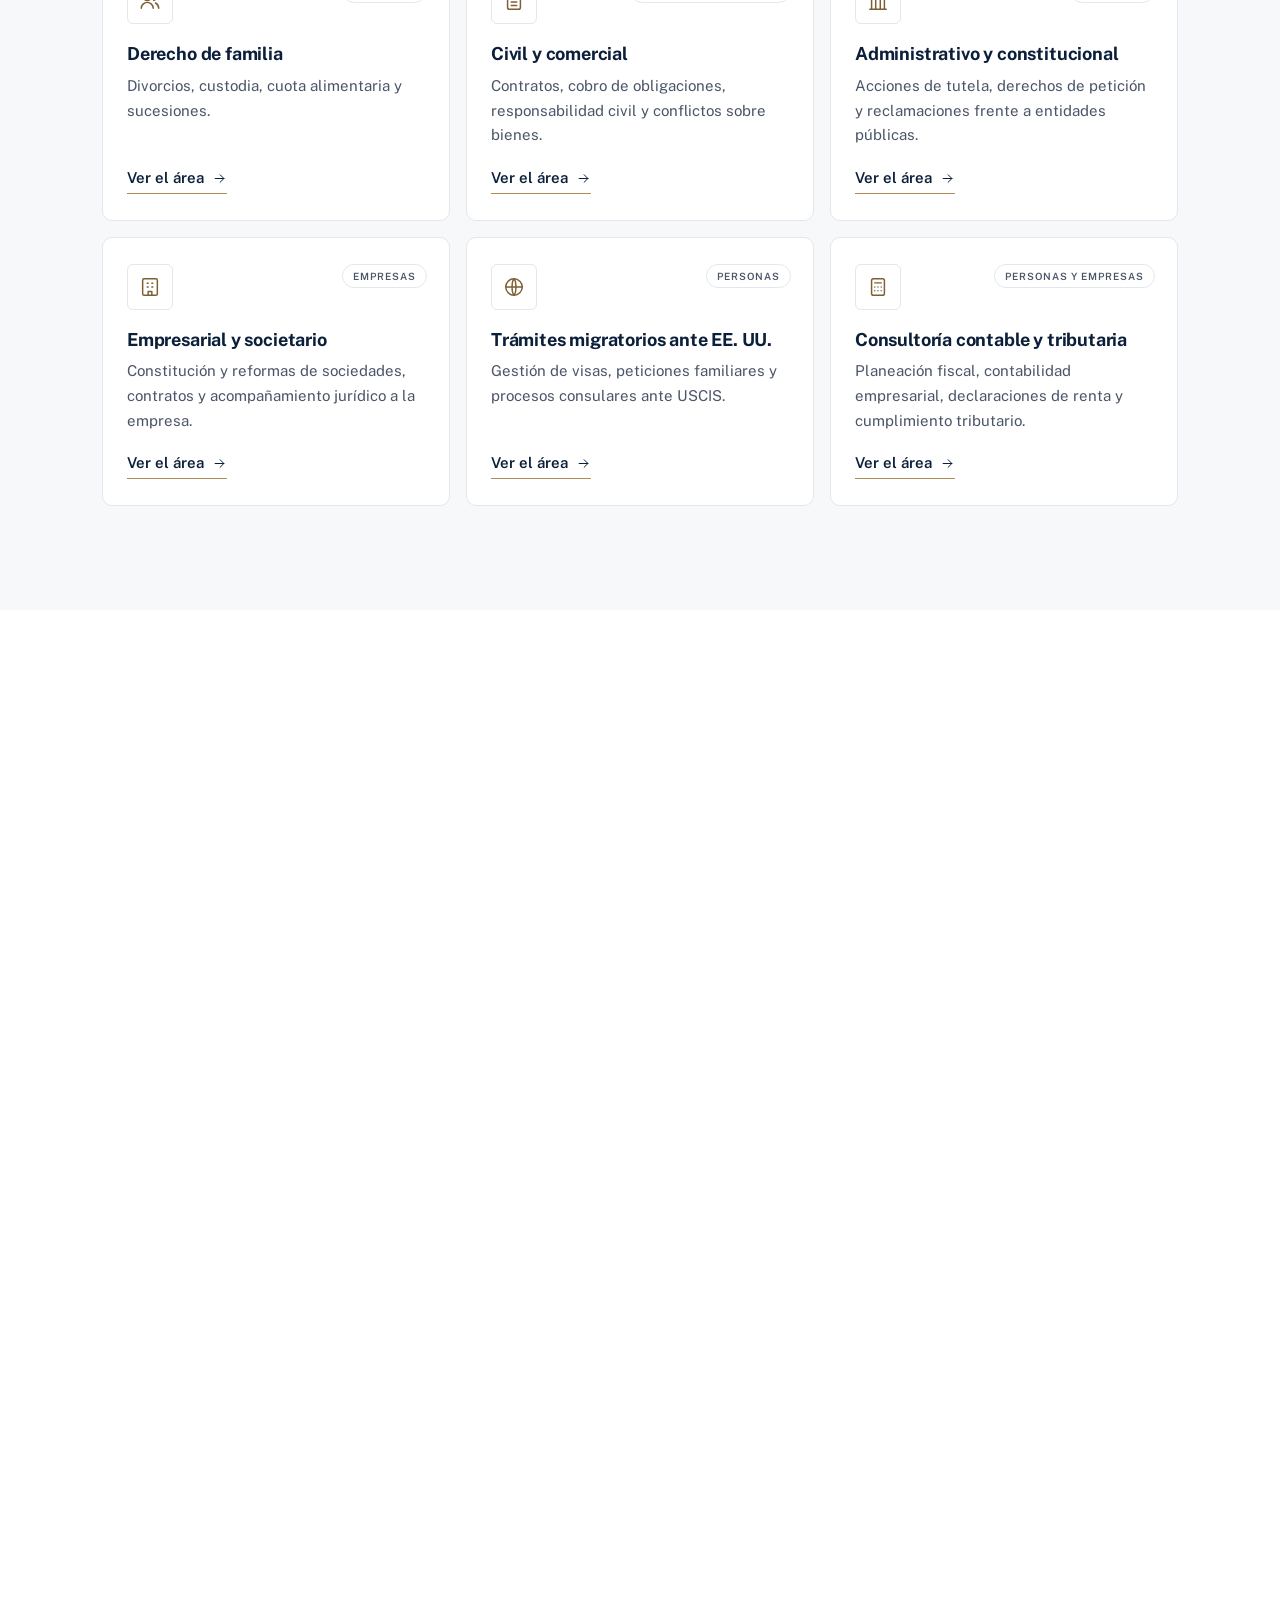
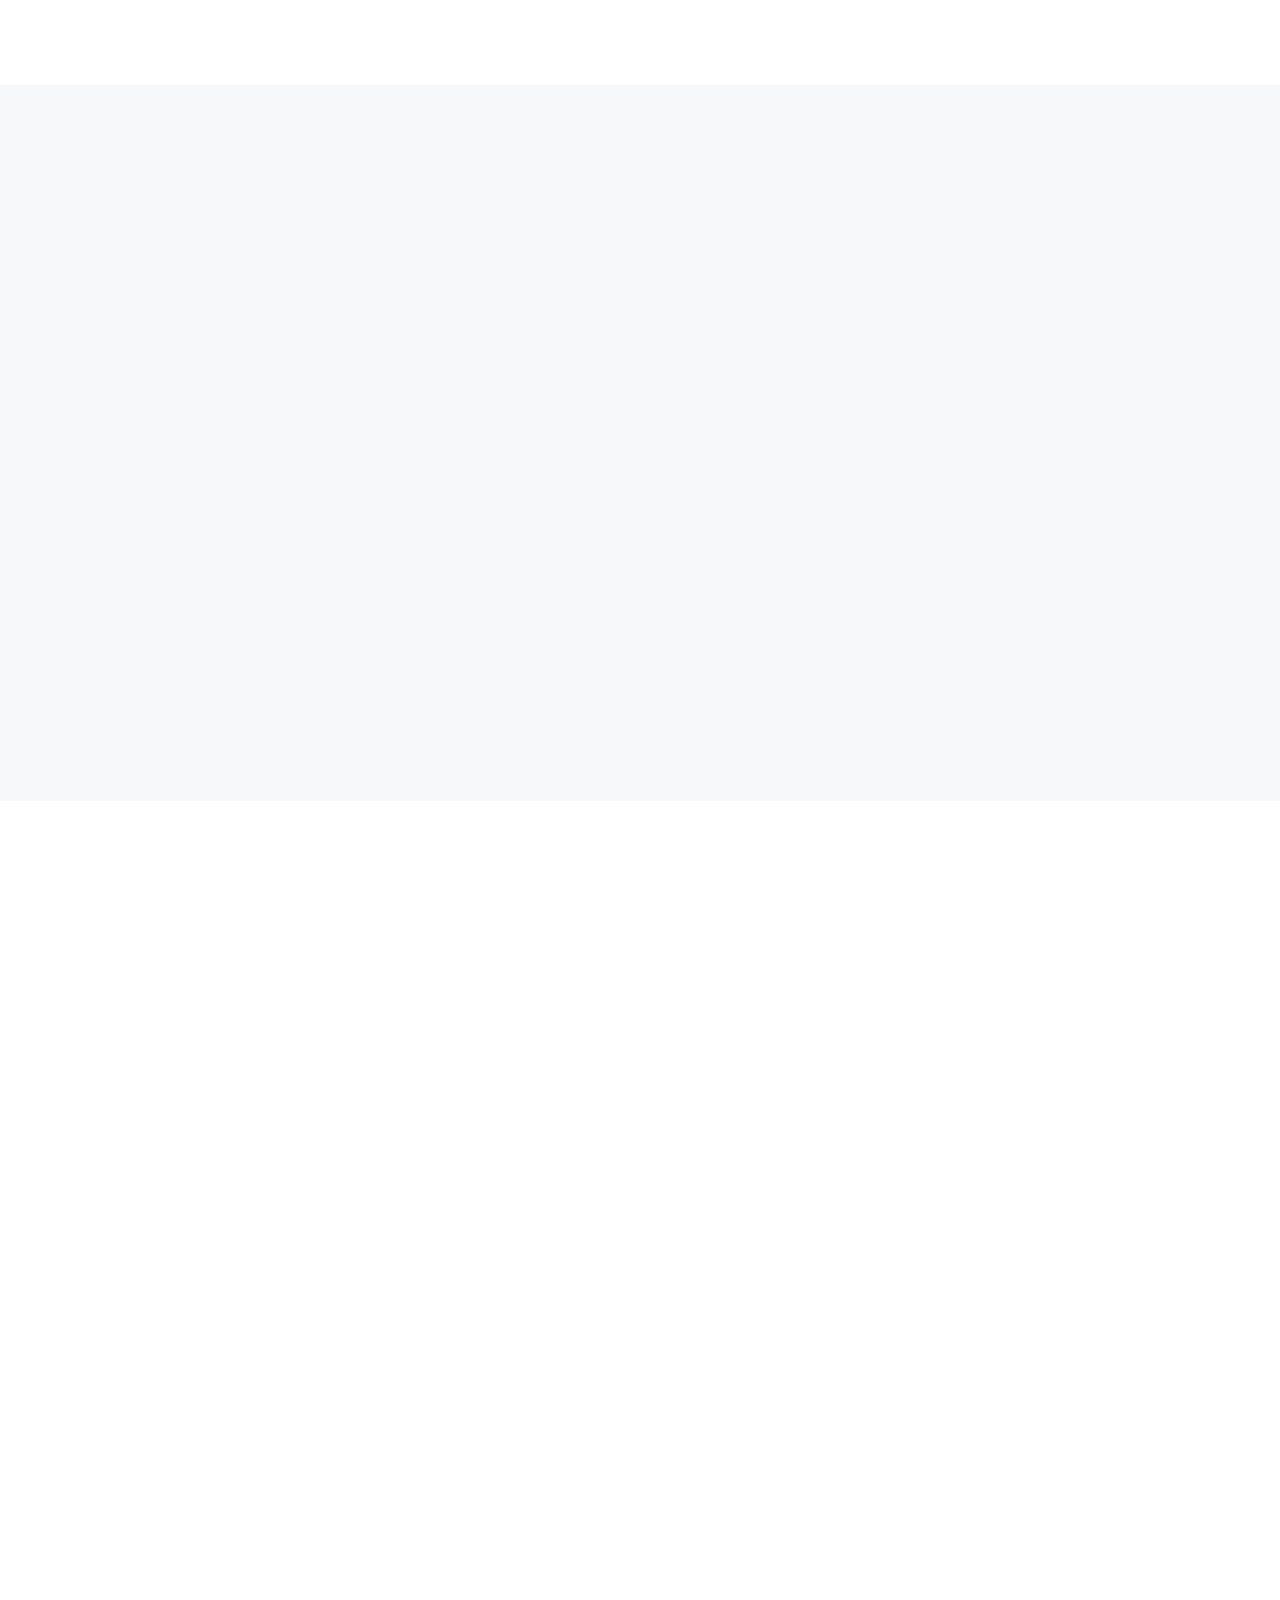
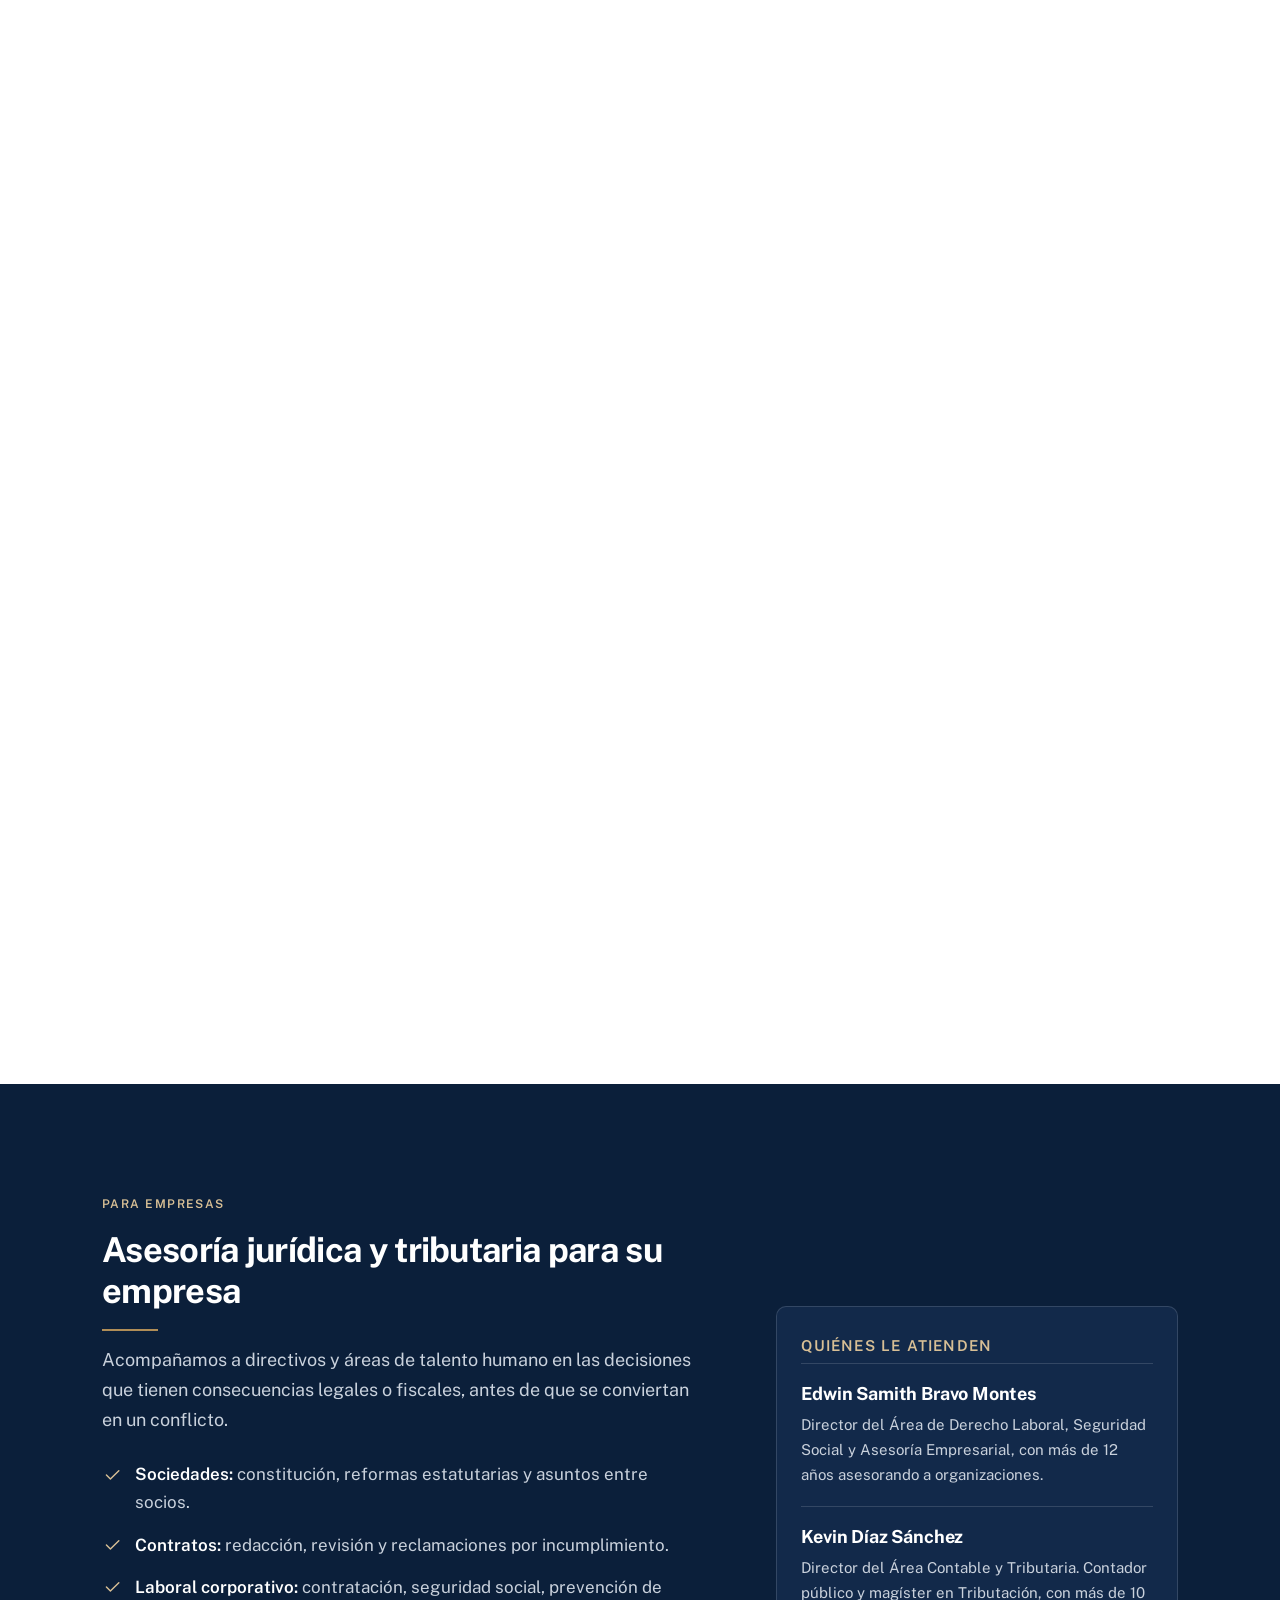
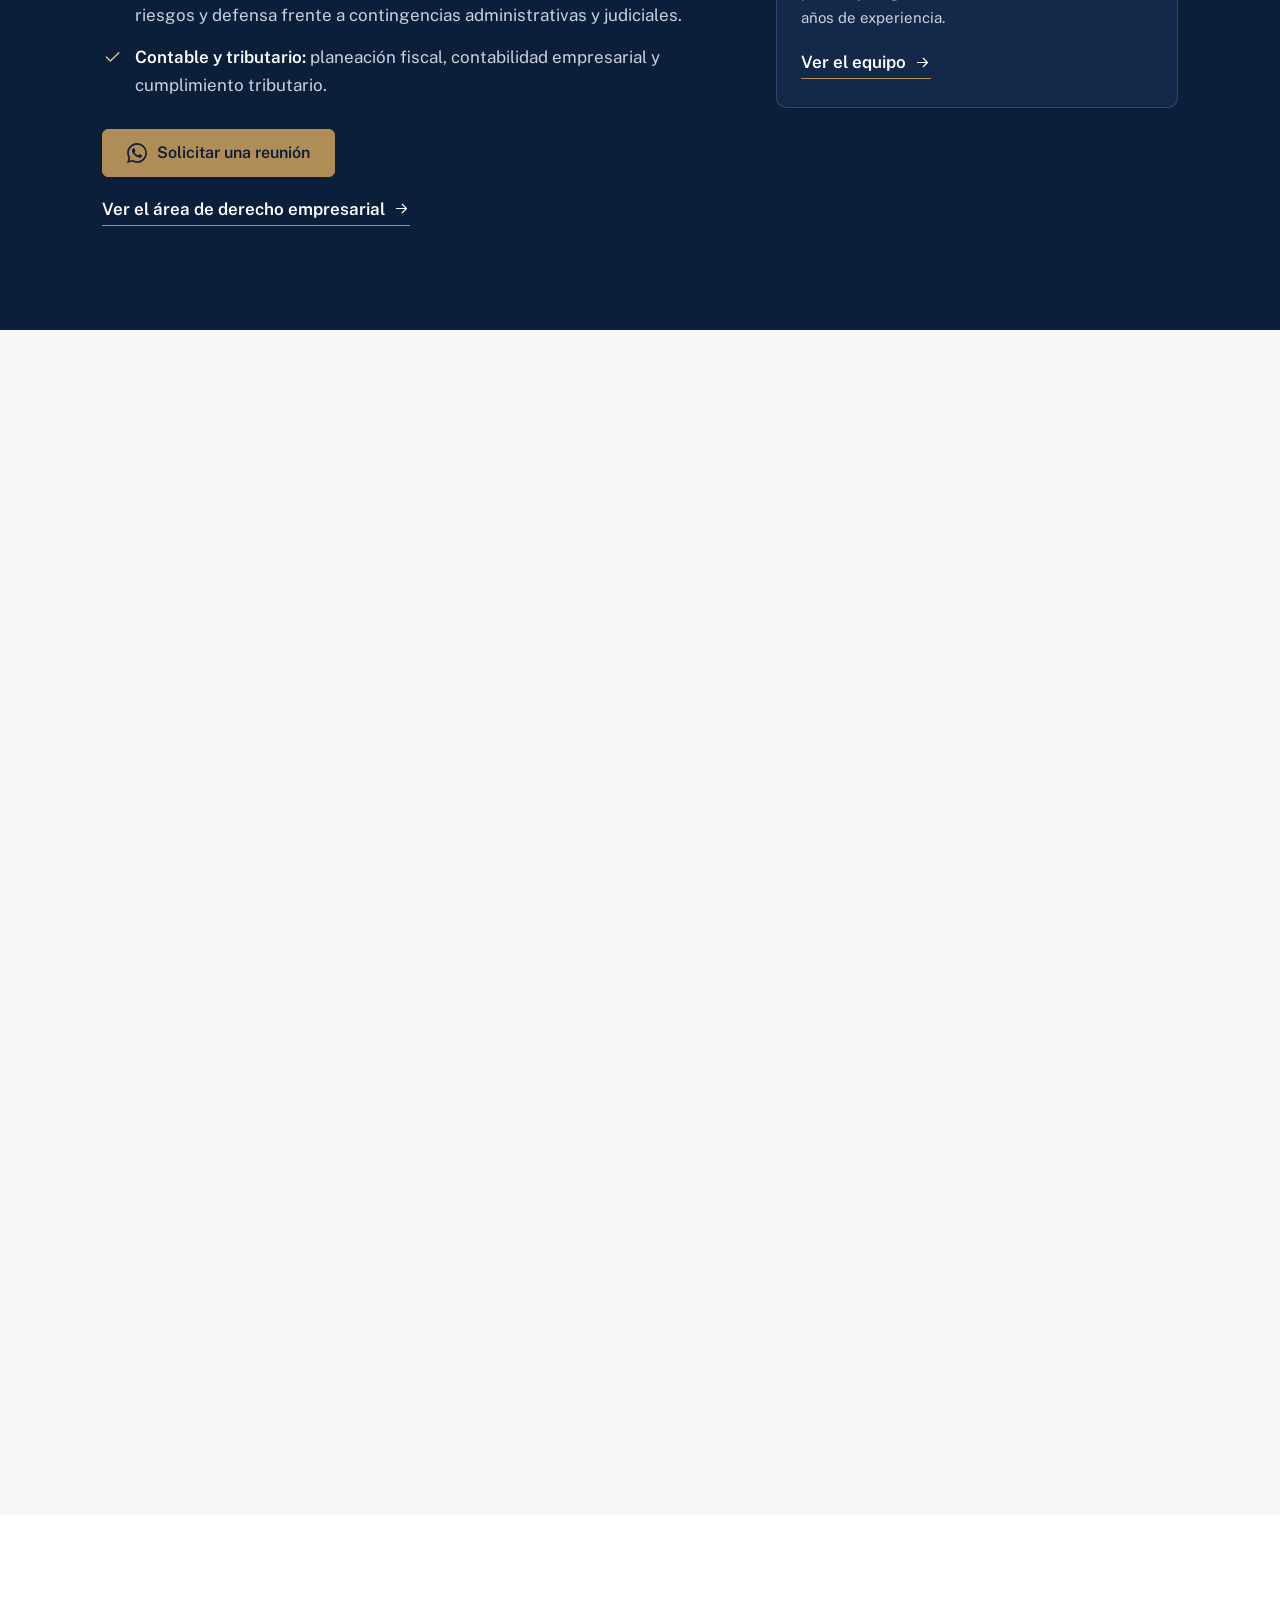
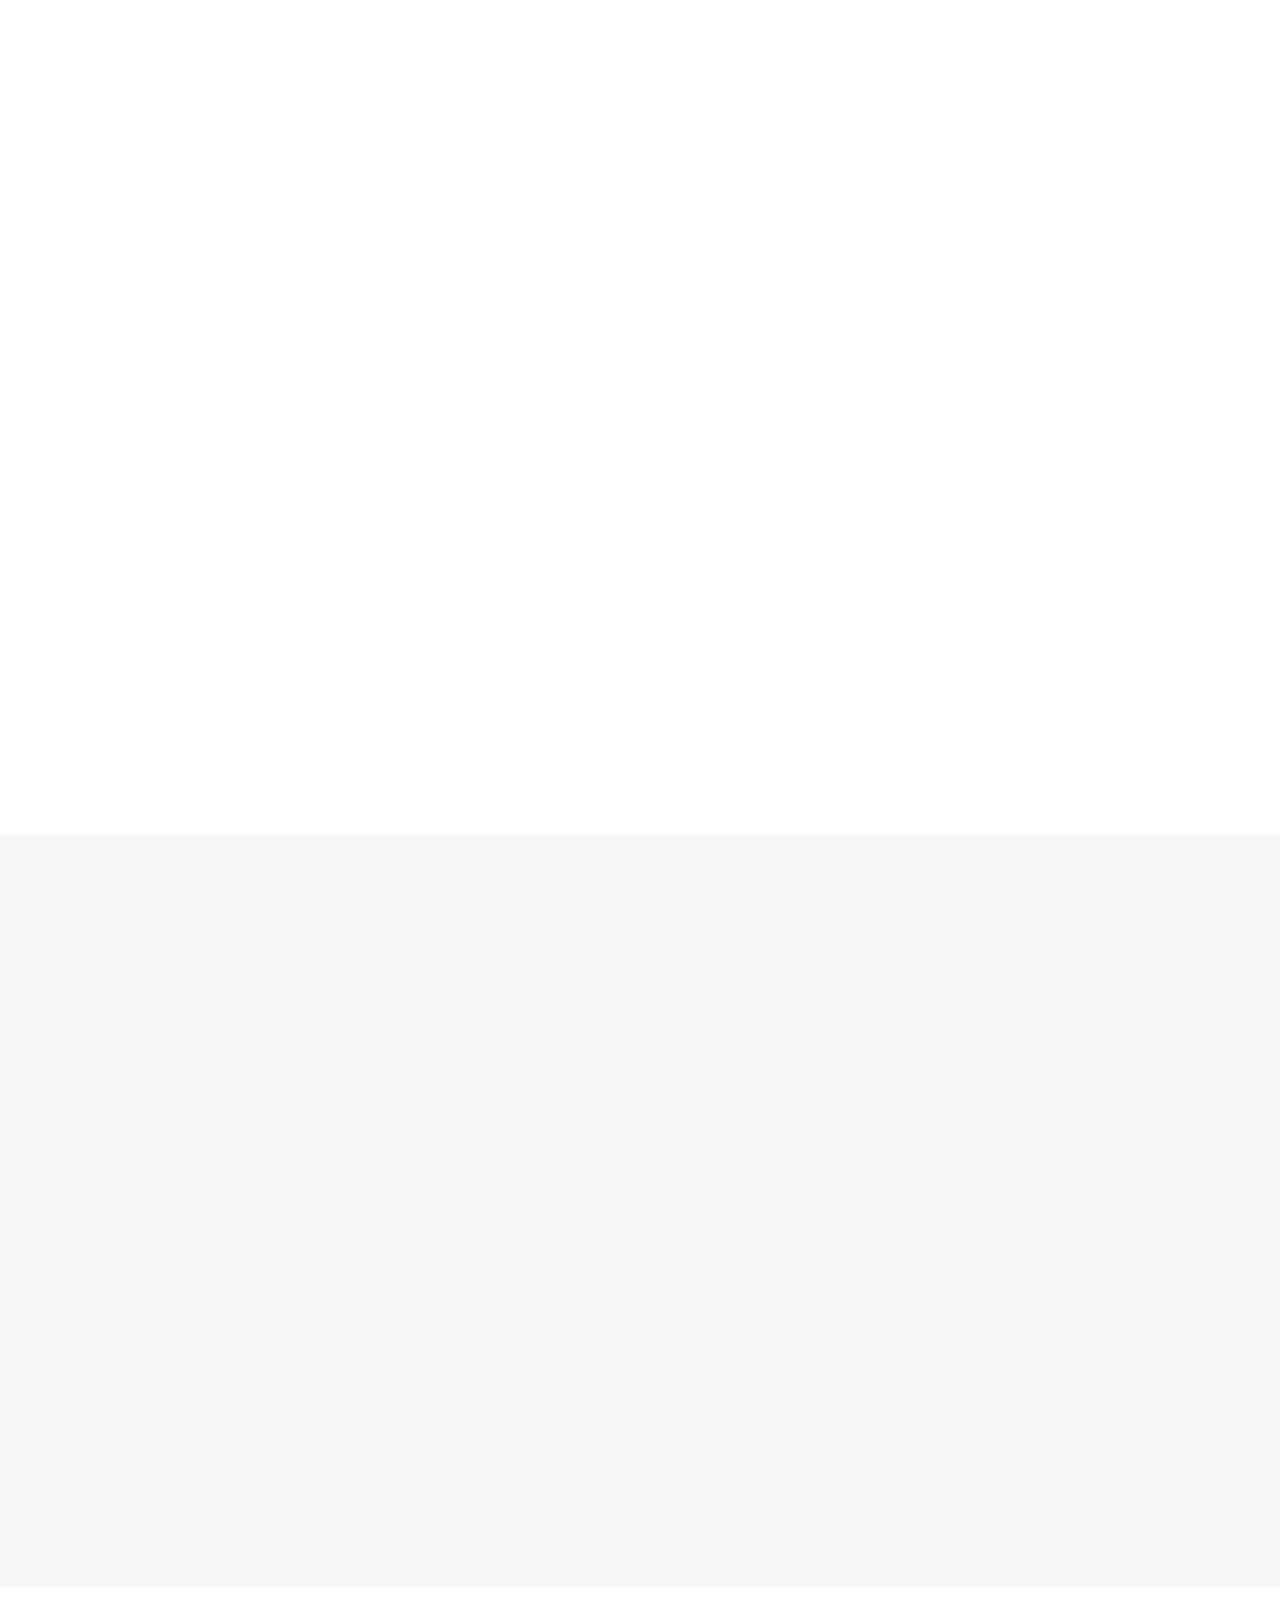
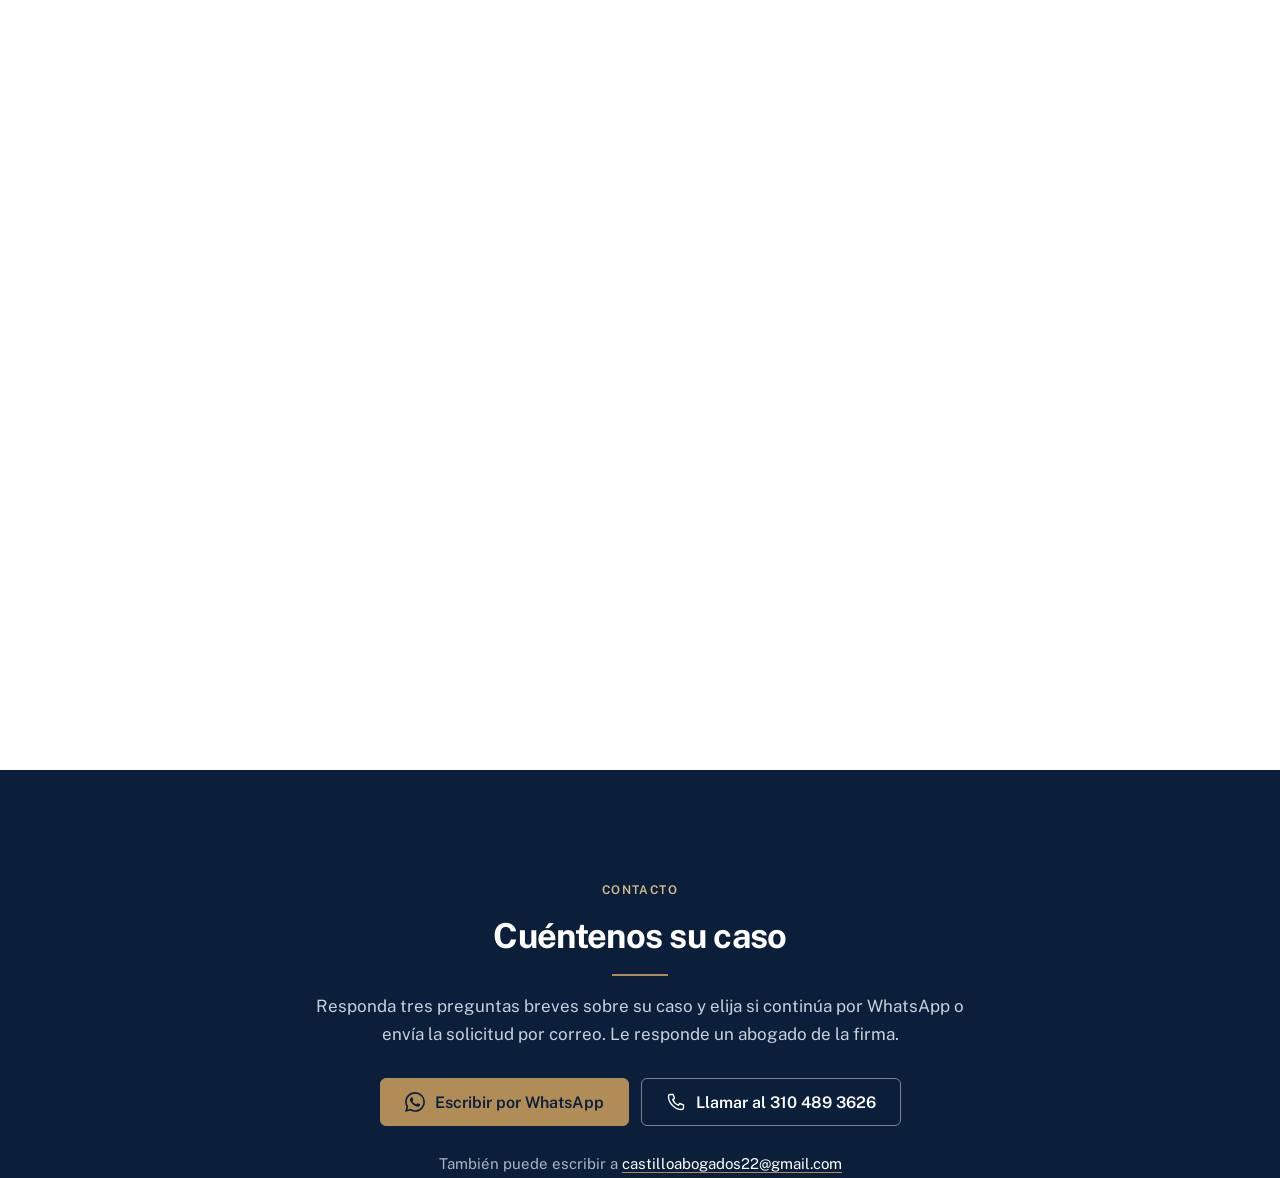
==== commit 964d5ca0: "Google Analytics solo con consentimiento y eventos del embudo en GA4 - Aviso de cookies con Aceptar " ====
--- a/index.html
+++ b/index.html
@@ -19,8 +19,9 @@
 <meta property="og:image:height" content="630">
 <meta name="twitter:card" content="summary_large_image">
 
-<link rel="icon" href="/favicon.ico" sizes="48x48">
-<link rel="icon" href="/assets/img/favicon-48.png" sizes="48x48" type="image/png">
+<link rel="icon" href="/favicon.ico?v=2" sizes="any">
+<link rel="icon" href="/assets/img/favicon-48.png?v=2" sizes="48x48" type="image/png">
+<link rel="icon" href="/assets/img/favicon-96.png?v=2" sizes="96x96" type="image/png">
 <link rel="apple-touch-icon" href="/assets/img/apple-touch-icon.png">
 
 <link rel="preload" as="image" href="/assets/img/hero/portada-1920.webp" imagesrcset="/assets/img/hero/portada-960.webp 960w, /assets/img/hero/portada-1920.webp 1920w" imagesizes="100vw" fetchpriority="high">
@@ -820,7 +821,7 @@
     </div>
     <div class="pie-legal">
       <p>Castillo Pérez Abogados es la marca de servicios jurídicos de Castillo Pérez Asesorías y Consultorías S.A.S., NIT 901.621.987-7. La información de este sitio es de carácter general y no constituye asesoría jurídica. Para ejercer sus derechos sobre datos personales (Ley 1581 de 2012), consulte la <a href="/politica-de-privacidad/">política de tratamiento de datos</a> o escriba a castilloabogados22@gmail.com.</p>
-      <p>© 2026 Castillo Pérez Asesorías y Consultorías S.A.S. · NIT 901.621.987-7<br><a href="/politica-de-privacidad/">Política de tratamiento de datos</a> · <a href="/aviso-legal/">Aviso legal</a></p>
+      <p>© 2026 Castillo Pérez Asesorías y Consultorías S.A.S. · NIT 901.621.987-7<br><a href="/politica-de-privacidad/">Política de tratamiento de datos</a> · <a href="/aviso-legal/">Aviso legal</a> · <button type="button" class="pie-cookies" data-cookies>Preferencias de cookies</button></p>
     </div>
   </div>
 </footer>
@@ -835,6 +836,7 @@
   </a>
 </div>
 
+<script src="/assets/js/consentimiento.js" defer></script>
 <script src="/assets/js/analytics.js" defer></script>
 <script src="/assets/js/whatsapp.js" defer></script>
 <script src="/assets/js/precalificacion.js" defer></script>
--- a/assets/css/layout.css
+++ b/assets/css/layout.css
@@ -48,6 +48,8 @@
 .pie-legal p{max-width:none}
 .pie-legal a{color:var(--texto-claro);border-bottom:1px solid var(--marino-linea);transition:color .18s ease}
 .pie-legal a:hover{color:var(--blanco)}
+.pie-cookies{font:inherit;color:var(--texto-claro);border-bottom:1px solid var(--marino-linea);padding:0;cursor:pointer}
+.pie-cookies:hover{color:var(--blanco)}
 
 /* ===== BARRA DE CONTACTO EN MÓVIL ===== */
 .barra-movil{position:fixed;left:0;right:0;bottom:0;z-index:850;display:grid;grid-template-columns:1fr 1fr;background:var(--blanco);border-top:1px solid var(--borde);box-shadow:0 -6px 20px rgba(11,31,58,.1);padding:8px;gap:8px;padding-bottom:calc(8px + env(safe-area-inset-bottom,0px))}
--- a/assets/css/components.css
+++ b/assets/css/components.css
@@ -76,3 +76,13 @@
   .pq-pie--dos .btn{flex:1;width:auto}
   .pq-pie--dos .pq-atras{flex-basis:100%}
 }
+
+/* ===== AVISO DE COOKIES ===== */
+.cookies{position:fixed;z-index:860;left:12px;right:12px;bottom:calc(var(--barra-movil) + 12px);max-width:560px;background:var(--marino);color:var(--texto-claro);border:1px solid var(--marino-linea);border-top:3px solid var(--bronce);border-radius:var(--radio-lg);padding:16px 18px;box-shadow:0 12px 40px rgba(5,14,28,.35)}
+.cookies p{font-size:.875rem;line-height:1.5;max-width:none}
+.cookies a{color:var(--blanco);border-bottom:1px solid var(--bronce)}
+.cookies-acciones{display:flex;gap:10px;margin-top:12px}
+.cookies-acciones .btn{flex:1;min-height:44px;padding:8px 14px;font-size:.9375rem}
+@media(min-width:900px){
+  .cookies{left:24px;right:auto;bottom:24px}
+}
